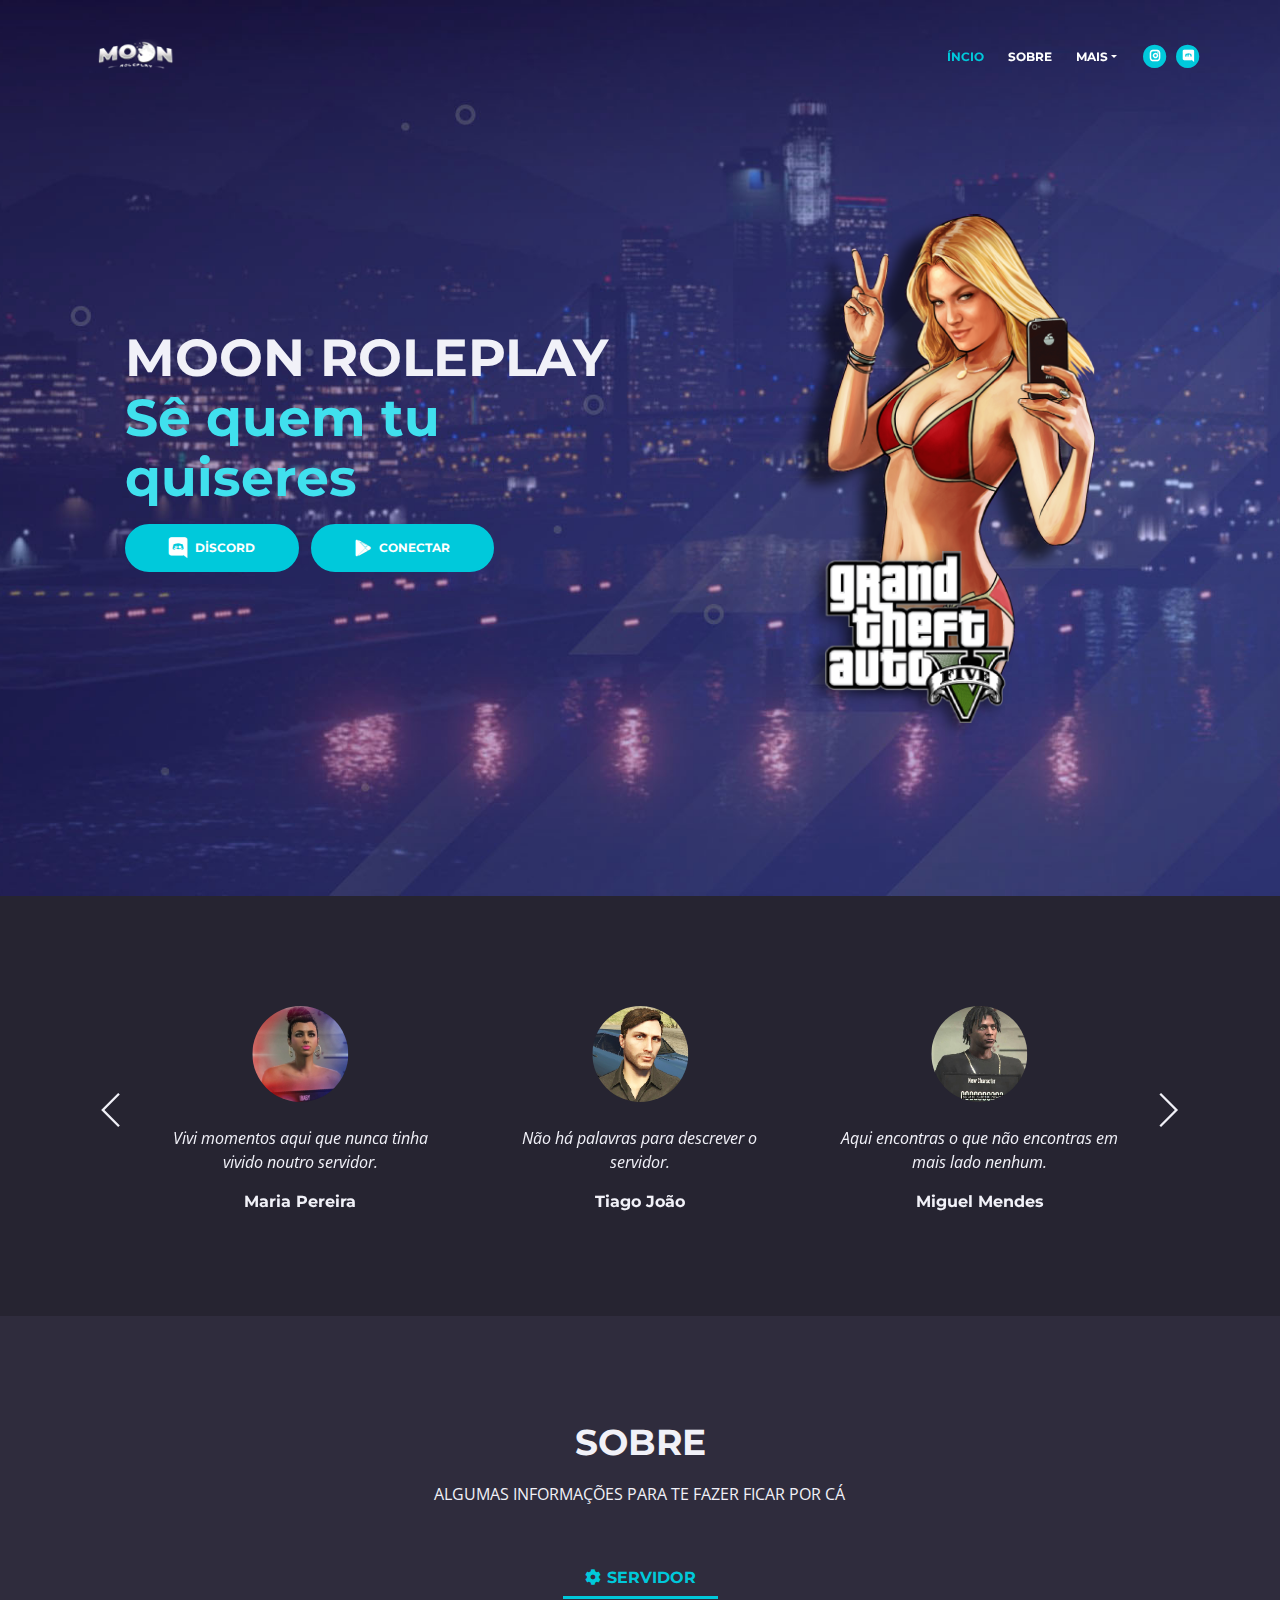
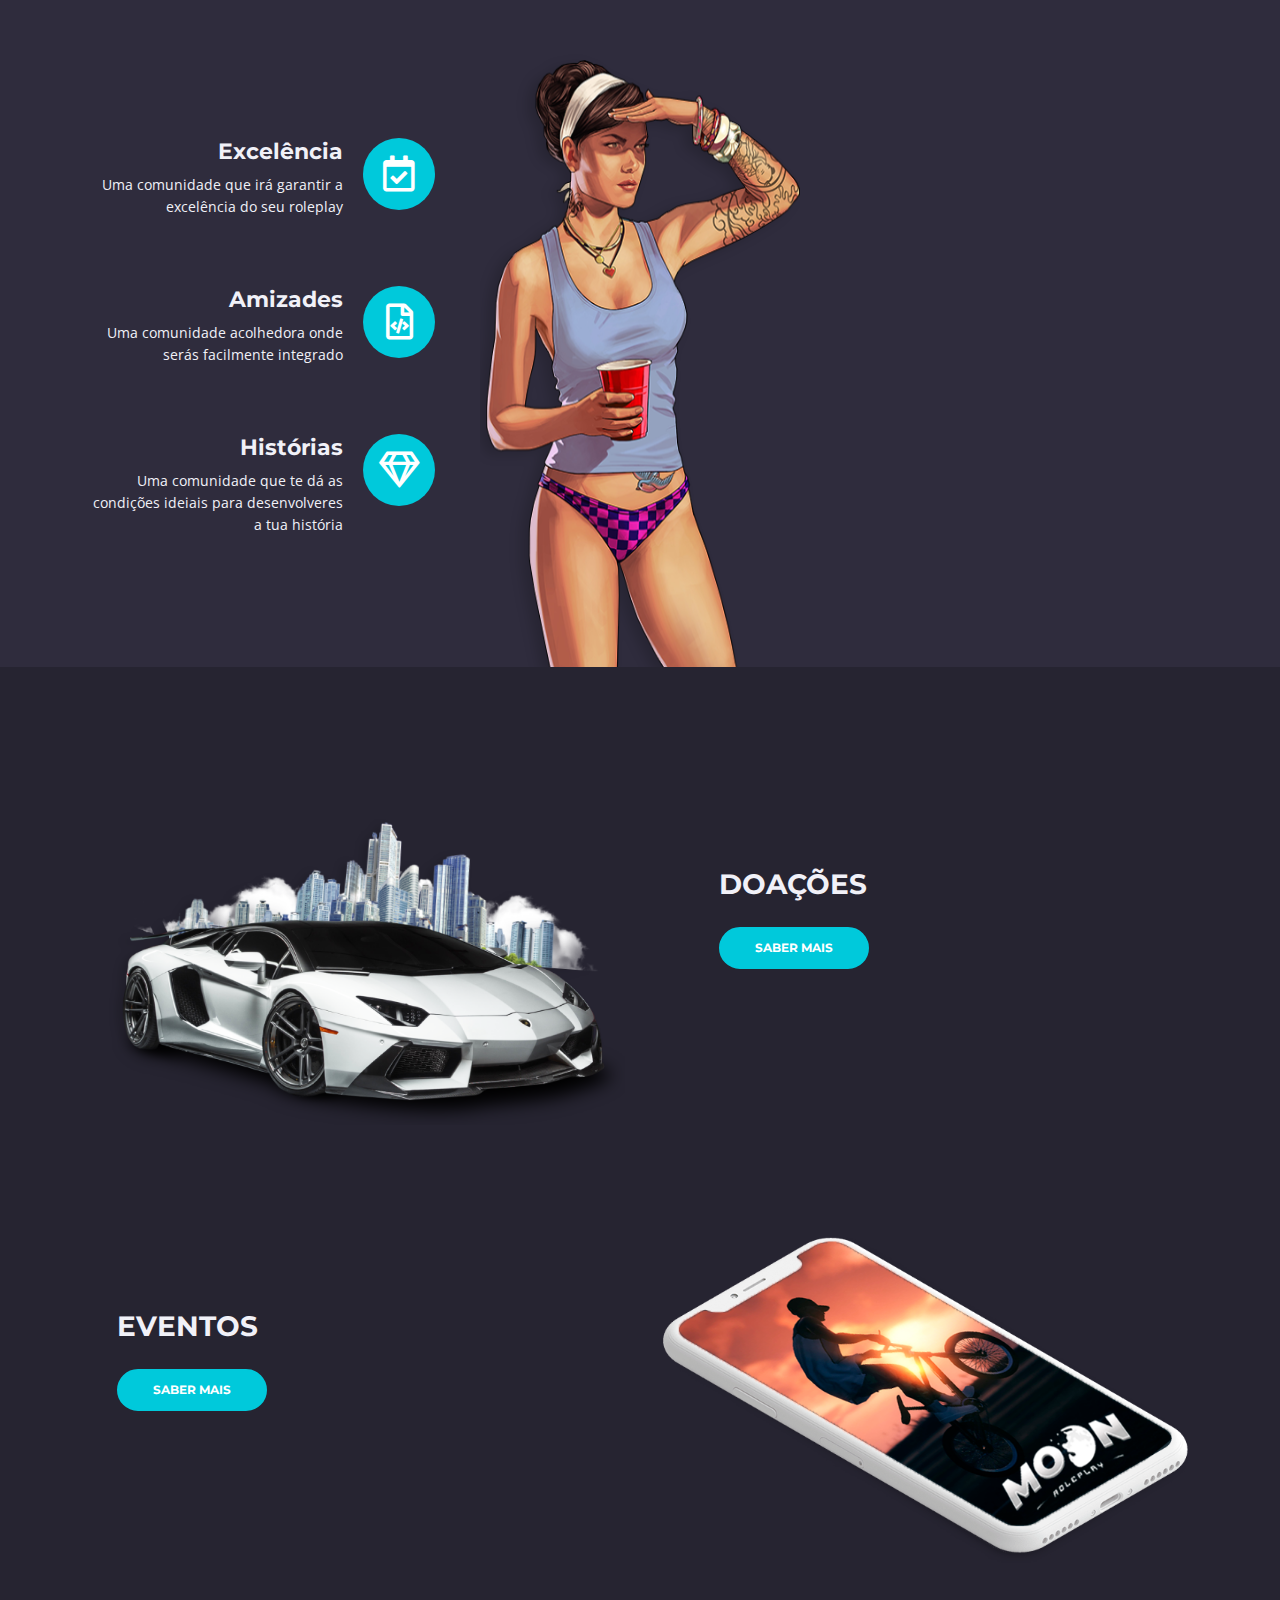
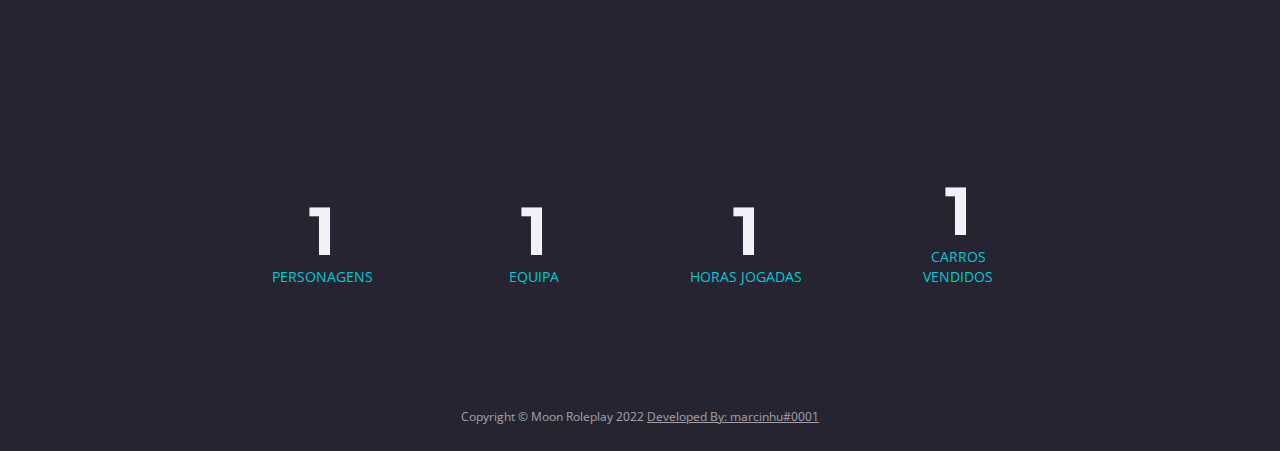
==== index.html @ 7132331d "first commit" ====
<!DOCTYPE html>
<html lang="en">
<head>
    <meta charset="utf-8">
    <meta name="viewport" content="width=device-width, initial-scale=1, shrink-to-fit=no">
    
    <!-- SEO Meta Tags -->
    <meta name="description" content="Moon | Roleplay">
    <meta name="author" content="Moon | Roleplay">

    <!-- OG Meta Tags to improve the way the post looks when you share the page on LinkedIn, Facebook, Google+ -->
	<meta property="og:site_name" content="" /> <!-- website name -->
	<meta property="og:site" content="" /> <!-- website link -->
	<meta property="og:title" content=""/> <!-- title shown in the actual shared post -->
	<meta property="og:description" content="" /> <!-- description shown in the actual shared post -->
	<meta property="og:image" content="" /> <!-- image link, make sure it's jpg -->
	<meta property="og:url" content="" /> <!-- where do you want your post to link to -->
	<meta property="og:type" content="article" />

    <!-- Website Title -->
    <title>Moon | Roleplay</title>
    
    <!-- Styles -->
    <link href="https://fonts.googleapis.com/css?family=Montserrat:400,600,700" rel="stylesheet">
    <link href="https://fonts.googleapis.com/css?family=Open+Sans:400,400i,700,700i" rel="stylesheet">
    <link href="css/bootstrap.css" rel="stylesheet">
    <link href="css/fontawesome-all.css" rel="stylesheet">
    <link href="css/swiper.css" rel="stylesheet">
	<link href="css/magnific-popup.css" rel="stylesheet">
	<link href="css/styles.css" rel="stylesheet">
	
	<!-- Favicon  -->
    <link rel="icon" href="images/favicon.png">
</head>
<body data-spy="scroll" data-target=".fixed-top">
    
    <!-- Preloader -->
	<div class="spinner-wrapper">
        <div class="spinner">
            <div class="bounce1"></div>
            <div class="bounce2"></div>
            <div class="bounce3"></div>
        </div>
    </div>
    <!-- end of preloader -->
    

    <!-- Navigation -->
    <nav class="navbar navbar-expand-md navbar-dark navbar-custom fixed-top">
        <!-- Text Logo - Use this if you don't have a graphic logo -->
        <!-- <a class="navbar-brand logo-text page-scroll" href="index.html">Leno</a> -->

        <!-- Image Logo -->
        <a class="navbar-brand logo-image" href="index.html"><img src="images/logo.png" alt="alternative"></a> 
        
        <!-- Mobile Menu Toggle Button -->
        <button class="navbar-toggler" type="button" data-toggle="collapse" data-target="#navbarsExampleDefault" aria-controls="navbarsExampleDefault" aria-expanded="false" aria-label="Toggle navigation">
            <span class="navbar-toggler-awesome fas fa-bars"></span>
            <span class="navbar-toggler-awesome fas fa-times"></span>
        </button>
        <!-- end of mobile menu toggle button -->

        <div class="collapse navbar-collapse" id="navbarsExampleDefault">
            <ul class="navbar-nav ml-auto">
                <li class="nav-item">
                    <a class="nav-link page-scroll" href="#header">ÍNCIO <span class="sr-only">(current)</span></a>
                </li>
                <li class="nav-item">
                    <a class="nav-link page-scroll" href="#features">SOBRE</a>
                </li>

                <!-- Dropdown Menu -->          
                <li class="nav-item dropdown">
                    <a class="nav-link dropdown-toggle page-scroll" href="#details" id="navbarDropdown" role="button" aria-haspopup="true" aria-expanded="false">MAIS</a>
                    <div class="dropdown-menu" aria-labelledby="navbarDropdown">
                        <a class="dropdown-item" href="terms-conditions.html"><span class="item-text">Regras</span></a>
                        <div class="dropdown-items-divide-hr"></div>
                        <a class="dropdown-item" href="loja.html"><span class="item-text">Loja</span></a>
                        <div class="dropdown-items-divide-hr"></div>
                        <a class="dropdown-item" href="veiculos.html"><span class="item-text">Veículos</span></a>
                    </div>
                </li>
                <!-- end of dropdown menu -->
            </ul>
            <span class="nav-item social-icons">
                <span class="fa-stack">
                    <a href="https://www.instagram.com/_moonrp_/">
                        <i class="fas fa-circle fa-stack-2x"></i>
                        <i class="fab fa-instagram fa-stack-1x"></i>
                    </a>
                </span>
                <span class="fa-stack">
                    <a href="https://discord.gg/9qMwEA4dSq">
                        <i class="fas fa-circle fa-stack-2x"></i>
                        <i class="fab fa-discord fa-stack-1x"></i>
                    </a>
                </span>
            </span>
        </div>
    </nav> <!-- end of navbar -->
    <!-- end of navigation -->


    <!-- Header -->
    <header id="header" class="header">
        <div class="header-content">
            <div class="container">
                <div class="row">
                    <div class="col-lg-6">
                        <div class="text-container">
                            <h1>MOON ROLEPLAY<br> <span id="js-rotating">Sê quem tu quiseres</span></h1>
                            <a class="btn-solid-lg page-scroll" href="#your-link"><i class="fab fa-discord"></i>DİSCORD</a>
                            <!--<a class="btn-solid-lg page-scroll" href="#your-link"><i class="fab fa-google-play"></i>LAUNCHER</a>-->
                            <a class="btn-solid-lg page-scroll" href="fivem://connect/cfx.re/join/kzzver"><i class="fab fa-google-play"></i>CONECTAR</a>
                        </div>
                    </div> <!-- end of col -->
                    <div class="col-lg-6">
                        <div class="image-container">
                            <img class="img-fluid" src="images/header-iphone.png" alt="alternative">
                        </div> <!-- end of image-container -->
                    </div> <!-- end of col -->
                </div> <!-- end of row -->
            </div> <!-- end of container -->
        </div> <!-- end of header-content -->
    </header> <!-- end of header -->
    <!-- end of header -->


    <!-- Testimonials -->
    <div class="slider-1">
        <div class="container">
            <div class="row">
                <div class="col-lg-12">

                    <!-- Card Slider -->
                    <div class="slider-container">
                        <div class="swiper-container card-slider">
                            <div class="swiper-wrapper">
                                
                                <!-- Slide -->
                                <div class="swiper-slide">
                                    <div class="card">
                                        <img class="card-image" src="images/testimonial-1.jpg" alt="alternative">
                                        <div class="card-body">
                                            <p class="testimonial-text">Servidor fantástico vale a pensa experimentar.</p>
                                            <p class="testimonial-author">Pedro Martins</p>
                                        </div>
                                    </div>
                                </div> <!-- end of swiper-slide -->
                                <!-- end of slide -->
        
                                <!-- Slide -->
                                <div class="swiper-slide">
                                    <div class="card">
                                        <img class="card-image" src="images/testimonial-2.jpg" alt="alternative">
                                        <div class="card-body">
                                            <p class="testimonial-text">Vivi momentos aqui que nunca tinha vivido noutro servidor.</p>
                                            <p class="testimonial-author">Maria Pereira</p>
                                        </div>
                                    </div>        
                                </div> <!-- end of swiper-slide -->
                                <!-- end of slide -->
        
                                <!-- Slide -->
                                <div class="swiper-slide">
                                    <div class="card">
                                        <img class="card-image" src="images/testimonial-3.jpg" alt="alternative">
                                        <div class="card-body">
                                            <p class="testimonial-text">Não há palavras para descrever o servidor.</p>
                                            <p class="testimonial-author">Tiago João</p>
                                        </div>
                                    </div>        
                                </div> <!-- end of swiper-slide -->
                                <!-- end of slide -->
        
                                <!-- Slide -->
                                <div class="swiper-slide">
                                    <div class="card">
                                        <img class="card-image" src="images/testimonial-4.jpg" alt="alternative">
                                        <div class="card-body">
                                            <p class="testimonial-text">Aqui encontras o que não encontras em mais lado nenhum.</p>
                                            <p class="testimonial-author">Miguel Mendes</p>
                                        </div>
                                    </div>
                                </div> <!-- end of swiper-slide -->
                                <!-- end of slide -->
                            
                            </div> <!-- end of swiper-wrapper -->
        
                            <!-- Add Arrows -->
                            <div class="swiper-button-next"></div>
                            <div class="swiper-button-prev"></div>
                            <!-- end of add arrows -->
        
                        </div> <!-- end of swiper-container -->
                    </div> <!-- end of slider-container -->
                    <!-- end of card slider -->

                </div> <!-- end of col -->
            </div> <!-- end of row -->
        </div> <!-- end of container -->
    </div> <!-- end of slider-1 -->
    <!-- end of testimonials -->
    

    <!-- Features -->
    <div id="features" class="tabs">
        <div class="container">
            <div class="row">
                <div class="col-lg-12">
                    <h2>SOBRE</h2>
                    <div class="p-heading p-large">ALGUMAS INFORMAÇÕES PARA TE FAZER FICAR POR CÁ</div>
                </div> <!-- end of col -->
            </div> <!-- end of row -->
            <div class="row">

                <!-- Tabs Links -->
                <ul class="nav nav-tabs" id="lenoTabs" role="tablist">
                    <li class="nav-item">
                        <a class="nav-link active" id="nav-tab-1" data-toggle="tab" href="#tab-1" role="tab" aria-controls="tab-1" aria-selected="true"><i class="fas fa-cog"></i>SERVIDOR</a>
                    </li>
                </ul>
                <!-- end of tabs links -->


                <!-- Tabs Content-->
                <div class="tab-content" id="lenoTabsContent">
                    
                    <!-- Tab -->
                    <div class="tab-pane fade show active" id="tab-1" role="tabpanel" aria-labelledby="tab-1">
                        <div class="container">
                            <div class="row">
                                
                                <!-- Icon Cards Pane -->
                                <div class="col-lg-4">
                                    <div class="card left-pane first">
                                        <div class="card-body">
                                            <div class="text-wrapper">
                                                <h4 class="card-title">Excelência</h4>
                                                <p>Uma comunidade que irá garantir a excelência do seu roleplay</p>
                                            </div>
                                            <div class="card-icon">
                                                <i class="far fa-calendar-check"></i>
                                            </div>
                                        </div>
                                    </div>
                                    <div class="card left-pane">
                                        <div class="card-body">
                                            <div class="text-wrapper">
                                                <h4 class="card-title">Amizades</h4>
                                                <p>Uma comunidade acolhedora onde serás facilmente integrado</p>
                                            </div>
                                            <div class="card-icon">
                                                <i class="far fa-file-code"></i>
                                            </div>
                                        </div>
                                    </div>
                                    <div class="card left-pane">
                                        <div class="card-body">
                                            <div class="text-wrapper">
                                                <h4 class="card-title">Histórias</h4>
                                                <p>Uma comunidade que te dá as condições ideiais para desenvolveres a tua história</p>
                                            </div>
                                            <div class="card-icon">
                                                <i class="far fa-gem"></i>
                                            </div>
                                        </div>
                                    </div>
                                </div>
                                <!-- end of icon cards pane -->

                                <!-- Image Pane -->
                                <div class="col-lg-4">
                                    <img class="img-fluid" src="images/features-iphone-1.png" alt="alternative">
                                </div>
                                <!-- end of image pane -->

                            </div> <!-- end of row -->
                        </div> <!-- end of container -->
                    </div> <!-- end of tab-pane -->
                </div> <!-- end of tab-content -->
            </div> <!-- end of row --> 
        </div> <!-- end of container --> 
    </div> <!-- end of tabs -->
    <!-- end of features -->



    <!-- Details 1 -->
    <div id="details" class="basic-2">
        <div class="container">
            <div class="row">
                <div class="col-lg-6">
                    <img class="img-fluid" src="images/details-1-iphone.png" alt="alternative">
                </div> <!-- end of col -->
                <div class="col-lg-6">
                    <div class="text-container">
                        <h3>DOAÇÕES</h3>
                        <a class="btn-solid-reg popup-with-move-anim" href="#details-lightbox-1">SABER MAIS</a>
                    </div> <!-- end of text-container -->
                </div> <!-- end of col -->
            </div> <!-- end of row -->
        </div> <!-- end of container -->
    </div> <!-- end of basic-2 -->
    <!-- end of details 1 -->


    <!-- Details 2 -->
    <div class="basic-3">
        <div class="second">
            <div class="container">
                <div class="row">
                    <div class="col-lg-6">
                        <div class="text-container">
                            <h3>EVENTOS</h3>
                            <a class="btn-solid-reg popup-with-move-anim" href="#details-lightbox-2">SABER MAIS</a>
                        </div> <!-- end of text-container -->
                    </div> <!-- end of col -->
                    <div class="col-lg-6">
                        <img class="img-fluid" src="images/details-2-iphone.png" alt="alternative">
                    </div> <!-- end of col -->
                </div> <!-- end of row -->
            </div> <!-- end of container -->
        </div> <!-- end of second -->
    </div> <!-- end of basic-3 -->    
    <!-- end of details 2 -->


    <!-- Details Lightboxes -->
	<!-- Lightbox -->
	<div id="details-lightbox-1" class="lightbox-basic zoom-anim-dialog mfp-hide">
		<div class="row">
			<button title="Close (Esc)" type="button" class="mfp-close x-button">×</button>
			<div class="col-lg-6">
				<img class="img-fluid" src="images/details-lightbox-1.png" alt="alternative">
			</div>
			<div class="col-lg-6">
				<h3>DOAÇÕES</h3>
				<hr>
                <p>Ninguém se deve sentir obrigado ou coagido a doar, nós fazemos isto por gosto! Porém, como deve saber existem custos associados à manutenção e desenvolvimento do servidor.</p>
                <p>Todos os valores monetários doados serão usados em prol da evolução dos servidor e nunca em proveito próprio de qualquer membro da staff.</p>
                <h4>O que temos disponível:</h4>
				<table>
					<tr><td class="icon-cell"><i class="fas fa-arrow-right"></i></td><td>Carros</td></tr>
					<tr><td class="icon-cell"><i class="fas fa-arrow-right"></i></td><td>Organizações</td></tr>
					<tr><td class="icon-cell"><i class="fas fa-arrow-right"></i></td><td>Slots de personagem</td></tr>
					<tr><td class="icon-cell"><i class="fas fa-arrow-right"></i></td><td>Fila de espera</td></tr>
					<tr><td class="icon-cell"><i class="fas fa-arrow-right"></i></td><td>Armazéns</td></tr>
					<tr><td class="icon-cell"><i class="fas fa-arrow-right"></i></td><td>Outros</td></tr>
				</table>
				<!--<a class="btn-solid-reg" href="loja.html">SABER MAIS</a> <a class="btn-outline-reg mfp-close as-button" href="#details">SAIR</a> -->
                <a class="btn-solid-reg" href="loja.html">SABER MAIS</a> <a class="btn-outline-reg mfp-close as-button" href="#details">SAIR</a> 
			</div>
		</div> <!-- end of row -->
    </div> <!-- end of lightbox-basic -->
    <!-- end of lightbox -->
    
    <!-- Lightbox -->
    <div id="details-lightbox-2" class="lightbox-basic zoom-anim-dialog mfp-hide">
		<div class="row">
			<button title="Close (Esc)" type="button" class="mfp-close x-button">×</button>
			<div class="col-lg-6">
				<img class="img-fluid" src="images/details-lightbox-2.png" alt="alternative">
			</div>
			<div class="col-lg-6">
				<h3>EVENTOS</h3>
				<hr>
                <p>Nenhum evento disponível.</p>
				<table>
					<tr><td class="icon-cell"><i class="fas fa-arrow-right"></i></td><td>---</td></tr>
					<tr><td class="icon-cell"><i class="fas fa-arrow-right"></i></td><td>---</tr>
					<tr><td class="icon-cell"><i class="fas fa-arrow-right"></i></td><td>---</td></tr>
					<tr><td class="icon-cell"><i class="fas fa-arrow-right"></i></td><td>---</td></tr>
					<tr><td class="icon-cell"><i class="fas fa-arrow-right"></i></td><td>---</td></tr>
					<tr><td class="icon-cell"><i class="fas fa-arrow-right"></i></td><td>---</td></tr>
				</table>
				<a class="btn-outline-reg mfp-close as-button" href="#details">SAIR</a>
			</div>
		</div> 
    </div> 


    <!-- Screenshots -->
 <!--   <div class="slider-2">
        <div class="container">
            <div class="row">
                <div class="col-lg-12">
                    
                    <div class="slider-container">
                        <div class="swiper-container image-slider">
                            <div class="swiper-wrapper">
                                
                                <div class="swiper-slide">
                                    <a href="images/screenshot-1.png" class="popup-link" data-effect="fadeIn">
                                        <img class="img-fluid" src="images/screenshot-1.png" alt="alternative">
                                    </a>
                                </div>
                                
                                <div class="swiper-slide">
                                    <a href="images/screenshot-1.png" class="popup-link" data-effect="fadeIn">
                                        <img class="img-fluid" src="images/screenshot-1.png" alt="alternative">
                                    </a>
                                </div>

                                <div class="swiper-slide">
                                    <a href="images/screenshot-1.png" class="popup-link" data-effect="fadeIn">
                                        <img class="img-fluid" src="images/screenshot-1.png" alt="alternative">
                                    </a>
                                </div>

                                <div class="swiper-slide">
                                    <a href="images/screenshot-1.png" class="popup-link" data-effect="fadeIn">
                                        <img class="img-fluid" src="images/screenshot-1.png" alt="alternative">
                                    </a>
                                </div>

                                <div class="swiper-slide">
                                    <a href="images/screenshot-1.png" class="popup-link" data-effect="fadeIn">
                                        <img class="img-fluid" src="images/screenshot-1.png" alt="alternative">
                                    </a>
                                </div>
                                
                                <div class="swiper-slide">
                                    <a href="images/screenshot-1.png" class="popup-link" data-effect="fadeIn">
                                        <img class="img-fluid" src="images/screenshot-1.png" alt="alternative">
                                    </a>
                                </div>

                                <div class="swiper-slide">
                                    <a href="images/screenshot-1.png" class="popup-link" data-effect="fadeIn">
                                        <img class="img-fluid" src="images/screenshot-1.png" alt="alternative">
                                    </a>
                                </div>
                                
                            </div> 

                            <div class="swiper-button-next"></div>
                            <div class="swiper-button-prev"></div>
                            

                        </div> 
                    </div> 
                    

                </div> 
            </div>
        </div> 
    </div> 
    
-->

    <!-- Statistics -->
    <div class="counter">
        <div class="container">
            <div class="row">
                <div class="col-lg-12">
                    
                    <!-- Counter -->
                    <div id="counter">
                        <div class="cell">
                            <div class="counter-value number-count" data-count="128">1</div>
                            <p class="counter-info">PERSONAGENS</p>
                        </div>
                        <div class="cell">
                            <div class="counter-value number-count" data-count="11">1</div>
                            <p class="counter-info">EQUIPA</p>
                        </div>
                        <div class="cell">
                            <div class="counter-value number-count" data-count="259">1</div>
                            <p class="counter-info">HORAS JOGADAS</p>
                        </div>
                        <div class="cell">
                            <div class="counter-value number-count" data-count="27">1</div>
                            <p class="counter-info">CARROS VENDIDOS</p>
                        </div>
                    </div>
                    <!-- end of counter -->
                    
                </div> <!-- end of col -->
            </div> <!-- end of row -->
        </div> <!-- end of container -->
    </div> <!-- end of counter -->
    <!-- end of statistics -->

    <!-- Copyright -->
    <div class="copyright">
        <div class="container">
            <div class="row">
                <div class="col-lg-12">
                    <p class="p-small">Copyright © Moon Roleplay 2022 <a href="https://moon-rp.com">Developed By: marcinhu#0001</a></p>
                </div> <!-- end of col -->
            </div> <!-- enf of row -->
        </div> <!-- end of container -->
    </div> <!-- end of copyright --> 
    <!-- end of copyright -->
    
    	
    <!-- Scripts -->
    <script src="js/jquery.min.js"></script> <!-- jQuery for Bootstrap's JavaScript plugins -->
    <script src="js/popper.min.js"></script> <!-- Popper tooltip library for Bootstrap -->
    <script src="js/bootstrap.min.js"></script> <!-- Bootstrap framework -->
    <script src="js/jquery.easing.min.js"></script> <!-- jQuery Easing for smooth scrolling between anchors -->
    <script src="js/swiper.min.js"></script> <!-- Swiper for image and text sliders -->
    <script src="js/jquery.magnific-popup.js"></script> <!-- Magnific Popup for lightboxes -->
    <script src="js/morphext.min.js"></script> <!-- Morphtext rotating text in the header -->
    <script src="js/validator.min.js"></script> <!-- Validator.js - Bootstrap plugin that validates forms -->
    <script src="js/scripts.js"></script> <!-- Custom scripts -->
</body>
</html>
---- css/styles.css ----
body,
html {
    width: 100%;
	height: 100%;
}

body, p {
	color: #f1f1f8; 
	font: 400 0.875rem/1.375rem "Open Sans", sans-serif;
}

.p-large {
	color: #f1f1f8;
	font: 400 1rem/1.5rem "Open Sans", sans-serif;
}

.p-small {
	color: #f1f1f8;
	font: 400 0.75rem/1.25rem "Open Sans", sans-serif;
}

.p-heading {
	margin-bottom: 3.75rem;
	text-align: center;
}

.li-space-lg li {
	margin-bottom: 0.375rem;
}

.indent {
	padding-left: 1.25rem;
}


.ImagemVip1 {
	float: left;
	width: 33.33%;
}

h1 {
	color: #f1f1f8;
	font: 700 2.5rem/2.875rem "Montserrat", sans-serif;
}

h2 {
	color: #f1f1f8;
	font: 700 2.25rem/2.75rem "Montserrat", sans-serif;
}

h3 {
	color: #f1f1f8;
	font: 700 1.75rem/2.125rem "Montserrat", sans-serif;
}

h4 {
	color: #f1f1f8;
	font: 700 1.375rem/1.75rem "Montserrat", sans-serif;
}

h5 {
	color: #f1f1f8;
	font: 700 1.125rem/1.625rem "Montserrat", sans-serif;
}

h6 {
	color: #f1f1f8;
	font: 700 1rem/1.5rem "Montserrat", sans-serif;
}

a {
	color: #f1f1f8;
	text-decoration: underline;
}

a:hover {
	color: #f1f1f8;
	text-decoration: underline;
}

a.turquoise {
	color: #00c9db;
}

a.white {
	color: #fff;
}

.testimonial-text {
	font: italic 400 1rem/1.5rem "Open Sans", sans-serif;
}

.testimonial-author {
	font: 700 1rem/1.5rem "Montserrat", sans-serif;
}

.btn-solid-reg {
	display: inline-block;
	padding: 1.1875rem 2.125rem 1.1875rem 2.125rem;
	border: 0.125rem solid #00c9db;
	border-radius: 2rem;
	background-color: #00c9db;
	color: #fff;
	font: 700 0.75rem/0 "Montserrat", sans-serif;
	text-decoration: none;
	transition: all 0.2s ease;
}

.btn-solid-reg:hover {
	background-color: transparent;
	color: #00c9db;
	text-decoration: none;
}

.btn-solid-lg {
	display: inline-block;
	padding: 1.375rem 2.625rem 1.375rem 2.625rem;
	border: 0.125rem solid #00c9db;
	border-radius: 2rem;
	background-color: #00c9db;
	color: #fff;
	font: 700 0.75rem/0 "Montserrat", sans-serif;
	text-decoration: none;
	transition: all 0.2s ease;
}

.btn-solid-lg:hover {
	background-color: transparent;
	color: #00c9db;
	text-decoration: none;
}

.btn-solid-lg .fab {
	margin-right: 0.5rem;
	font-size: 1.25rem;
	line-height: 0;
	vertical-align: top;
}

.btn-solid-lg .fab.fa-google-play {
	font-size: 1rem;
}

.btn-outline-reg {
	display: inline-block;
	padding: 1.1875rem 2.125rem 1.1875rem 2.125rem;
	border: 0.125rem solid #00c9db;
	border-radius: 2rem;
	background-color: transparent;
	color: #00c9db;
	font: 700 0.75rem/0 "Montserrat", sans-serif;
	text-decoration: none;
	transition: all 0.2s ease;
}

.btn-outline-reg:hover {
	background-color: #00c9db;
	color: #fff;
	text-decoration: none;
}

.btn-outline-lg {
	display: inline-block;
	padding: 1.375rem 2.625rem 1.375rem 2.625rem;
	border: 0.125rem solid #00c9db;
	border-radius: 2rem;
	background-color: transparent;
	color: #00c9db;
	font: 700 0.75rem/0 "Montserrat", sans-serif;
	text-decoration: none;
	transition: all 0.2s ease;
}

.btn-outline-lg:hover {
	background-color: #00c9db;
	color: #fff;
	text-decoration: none;
}

.btn-outline-sm {
	display: inline-block;
	padding: 1rem 1.625rem 0.875rem 1.625rem;
	border: 0.125rem solid #00c9db;
	border-radius: 2rem;
	background-color: transparent;
	color: #00c9db;
	font: 700 0.625rem/0 "Montserrat", sans-serif;
	text-decoration: none;
	transition: all 0.2s ease;
}

.btn-outline-sm:hover {
	background-color: #00c9db;
	color: #fff;
	text-decoration: none;
}

.form-group {
	position: relative;
	margin-bottom: 1.25rem;
}

.form-group.has-error.has-danger {
	margin-bottom: 0.625rem;
}

.form-group.has-error.has-danger .help-block.with-errors ul {
	margin-top: 0.375rem;
}

.label-control {
	position: absolute;
	top: 0.87rem;
	left: 1.375rem;
	color: #f1f1f8;
	opacity: 1;
	font: 400 0.875rem/1.375rem "Open Sans", sans-serif;
	cursor: text;
	transition: all 0.2s ease;
}

/* IE10+ hack to solve lower label text position compared to the rest of the browsers */
@media screen and (-ms-high-contrast: active), screen and (-ms-high-contrast: none) {  
	.label-control {
		top: 0.9375rem;
	}
}

.form-control-input:focus + .label-control,
.form-control-input.notEmpty + .label-control,
.form-control-textarea:focus + .label-control,
.form-control-textarea.notEmpty + .label-control {
	top: 0.125rem;
	opacity: 1;
	font-size: 0.75rem;
	font-weight: 700;
}

.form-control-input,
.form-control-select {
	display: block; /* needed for proper display of the label in Firefox, IE, Edge */
	width: 100%;
	padding-top: 1.0625rem;
	padding-bottom: 0.0625rem;
	padding-left: 1.3125rem;
	border: 1px solid #9791ae;
	border-radius: 0.25rem;
	background-color: #413d52;
	color: #f1f1f8;
	font: 400 0.875rem/1.875rem "Open Sans", sans-serif;
	transition: all 0.2s ease;
	-webkit-appearance: none; /* removes inner shadow on form inputs on ios safari */
}

.form-control-select {
	padding-top: 0.5rem;
	padding-bottom: 0.5rem;
	height: 3rem;
}

/* IE10+ hack to solve lower label text position compared to the rest of the browsers */
@media screen and (-ms-high-contrast: active), screen and (-ms-high-contrast: none) {  
	.form-control-input {
		padding-top: 1.25rem;
		padding-bottom: 0.75rem;
		line-height: 1.75rem;
	}

	.form-control-select {
		padding-top: 0.875rem;
		padding-bottom: 0.75rem;
		height: 3.125rem;
		line-height: 2.125rem;
	}
}

select {
    /* you should keep these first rules in place to maintain cross-browser behavior */
    -webkit-appearance: none;
	-moz-appearance: none;
	-ms-appearance: none;
    -o-appearance: none;
    appearance: none;
    background-image: url('../images/down-arrow.png');
    background-position: 96% 50%;
    background-repeat: no-repeat;
    outline: none;
}

select::-ms-expand {
    display: none; /* removes the ugly default down arrow on select form field in IE11 */
}

.form-control-textarea {
	display: block; /* used to eliminate a bottom gap difference between Chrome and IE/FF */
	width: 100%;
	height: 8rem; /* used instead of html rows to normalize height between Chrome and IE/FF */
	padding-top: 1.25rem;
	padding-left: 1.3125rem;
	border: 1px solid #9791ae;
	border-radius: 0.25rem;
	background-color: #413d52;
	color: #f1f1f8;
	font: 400 0.875rem/1.75rem "Open Sans", sans-serif;
	transition: all 0.2s ease;
}

.form-control-input:focus,
.form-control-select:focus,
.form-control-textarea:focus {
	border: 1px solid #f1f1f8;
	outline: none; /* Removes blue border on focus */
}

.form-control-input:hover,
.form-control-select:hover,
.form-control-textarea:hover {
	border: 1px solid #f1f1f8;
}

.checkbox {
	font: 400 0.75rem/1.25rem "Open Sans", sans-serif;
}

input[type='checkbox'] {
	vertical-align: -15%;
	margin-right: 0.375rem;
}

/* IE10+ hack to raise checkbox field position compared to the rest of the browsers */
@media screen and (-ms-high-contrast: active), screen and (-ms-high-contrast: none) {  
	input[type='checkbox'] {
		vertical-align: -9%;
	}
}

.form-control-submit-button {
	display: inline-block;
	width: 100%;
	height: 3.125rem;
	border: 1px solid #00c9db;
	border-radius: 1.5rem;
	background-color: #00c9db;
	color: #fff;
	font: 700 0.75rem/1.75rem "Montserrat", sans-serif;
	cursor: pointer;
	transition: all 0.2s ease;
}

.form-control-submit-button:hover {
	background-color: transparent;
	color: #00c9db;
}

/* Form Success And Error Message Formatting */
#cmsgSubmit.h3.text-center.tada.animated,
#pmsgSubmit.h3.text-center.tada.animated,
#cmsgSubmit.h3.text-center,
#pmsgSubmit.h3.text-center {
	display: block;
	margin-bottom: 0;
	color: #f1f1f8;
	font: 400 1.125rem/1rem "Open Sans", sans-serif;
}

.help-block.with-errors .list-unstyled {
	color: #f1f1f8;
	font-size: 0.75rem;
	line-height: 1.125rem;
	text-align: left;
}

.help-block.with-errors ul {
	margin-bottom: 0;
}
/* end of form success and error message formatting */

/* Form Success And Error Message Animation - Animate.css */
@-webkit-keyframes tada {
	from {
		-webkit-transform: scale3d(1, 1, 1);
		-ms-transform: scale3d(1, 1, 1);
		transform: scale3d(1, 1, 1);
	}
	10%, 20% {
		-webkit-transform: scale3d(.9, .9, .9) rotate3d(0, 0, 1, -3deg);
		-ms-transform: scale3d(.9, .9, .9) rotate3d(0, 0, 1, -3deg);
		transform: scale3d(.9, .9, .9) rotate3d(0, 0, 1, -3deg);
	}
	30%, 50%, 70%, 90% {
		-webkit-transform: scale3d(1.1, 1.1, 1.1) rotate3d(0, 0, 1, 3deg);
		-ms-transform: scale3d(1.1, 1.1, 1.1) rotate3d(0, 0, 1, 3deg);
		transform: scale3d(1.1, 1.1, 1.1) rotate3d(0, 0, 1, 3deg);
	}
	40%, 60%, 80% {
		-webkit-transform: scale3d(1.1, 1.1, 1.1) rotate3d(0, 0, 1, -3deg);
		-ms-transform: scale3d(1.1, 1.1, 1.1) rotate3d(0, 0, 1, -3deg);
		transform: scale3d(1.1, 1.1, 1.1) rotate3d(0, 0, 1, -3deg);
	}
	to {
		-webkit-transform: scale3d(1, 1, 1);
		-ms-transform: scale3d(1, 1, 1);
		transform: scale3d(1, 1, 1);
	}
}

@keyframes tada {
	from {
		-webkit-transform: scale3d(1, 1, 1);
		-ms-transform: scale3d(1, 1, 1);
		transform: scale3d(1, 1, 1);
	}
	10%, 20% {
		-webkit-transform: scale3d(.9, .9, .9) rotate3d(0, 0, 1, -3deg);
		-ms-transform: scale3d(.9, .9, .9) rotate3d(0, 0, 1, -3deg);
		transform: scale3d(.9, .9, .9) rotate3d(0, 0, 1, -3deg);
	}
	30%, 50%, 70%, 90% {
		-webkit-transform: scale3d(1.1, 1.1, 1.1) rotate3d(0, 0, 1, 3deg);
		-ms-transform: scale3d(1.1, 1.1, 1.1) rotate3d(0, 0, 1, 3deg);
		transform: scale3d(1.1, 1.1, 1.1) rotate3d(0, 0, 1, 3deg);
	}
	40%, 60%, 80% {
		-webkit-transform: scale3d(1.1, 1.1, 1.1) rotate3d(0, 0, 1, -3deg);
		-ms-transform: scale3d(1.1, 1.1, 1.1) rotate3d(0, 0, 1, -3deg);
		transform: scale3d(1.1, 1.1, 1.1) rotate3d(0, 0, 1, -3deg);
	}
	to {
		-webkit-transform: scale3d(1, 1, 1);
		-ms-transform: scale3d(1, 1, 1);
		transform: scale3d(1, 1, 1);
	}
}

.tada {
	-webkit-animation-name: tada;
	animation-name: tada;
}

.animated {
	-webkit-animation-duration: 1s;
	animation-duration: 1s;
	-webkit-animation-fill-mode: both;
	animation-fill-mode: both;
}
/* end of form success and error message animation - Animate.css */

/* Fade-move Animation For Lightbox - Magnific Popup */
/* at start */
.my-mfp-slide-bottom .zoom-anim-dialog {
	opacity: 0;
	transition: all 0.2s ease-out;
	-webkit-transform: translateY(-1.25rem) perspective(37.5rem) rotateX(10deg);
	-ms-transform: translateY(-1.25rem) perspective(37.5rem) rotateX(10deg);
	transform: translateY(-1.25rem) perspective(37.5rem) rotateX(10deg);
}

/* animate in */
.my-mfp-slide-bottom.mfp-ready .zoom-anim-dialog {
	opacity: 1;
	-webkit-transform: translateY(0) perspective(37.5rem) rotateX(0); 
	-ms-transform: translateY(0) perspective(37.5rem) rotateX(0); 
	transform: translateY(0) perspective(37.5rem) rotateX(0); 
}

/* animate out */
.my-mfp-slide-bottom.mfp-removing .zoom-anim-dialog {
	opacity: 0;
	-webkit-transform: translateY(-0.625rem) perspective(37.5rem) rotateX(10deg); 
	-ms-transform: translateY(-0.625rem) perspective(37.5rem) rotateX(10deg); 
	transform: translateY(-0.625rem) perspective(37.5rem) rotateX(10deg); 
}

/* dark overlay, start state */
.my-mfp-slide-bottom.mfp-bg {
	opacity: 0;
	transition: opacity 0.2s ease-out;
}

/* animate in */
.my-mfp-slide-bottom.mfp-ready.mfp-bg {
	opacity: 0.8;
}
/* animate out */
.my-mfp-slide-bottom.mfp-removing.mfp-bg {
	opacity: 0;
}
/* end of fade-move animation for lightbox - magnific popup */

/* Fade Animation For Image Slider - Magnific Popup */
@-webkit-keyframes fadeIn {
	from {
		opacity: 0;
	}
	to {
		opacity: 1;
	}
}

@keyframes fadeIn {
	from {
		opacity: 0;
	}
	to {
		opacity: 1;
	}
}

.fadeIn {
	-webkit-animation: fadeIn 0.6s;
	animation: fadeIn 0.6s;
}

@-webkit-keyframes fadeOut {
	from {
		opacity: 1;
	}
	to {
		opacity: 0;
	}
}

@keyframes fadeOut {
	from {
		opacity: 1;
	}
	to {
		opacity: 0;
	}
}

.fadeOut {
	-webkit-animation: fadeOut 0.8s;
	animation: fadeOut 0.8s;
}
/* end of fade animation for image slider - magnific popup */


/*************************/
/*     02. Preloader     */
/*************************/
.spinner-wrapper {
	position: fixed;
	z-index: 999999;
	top: 0;
	right: 0;
	bottom: 0;
	left: 0;
	background: #2f2c3d;
}

.spinner {
	position: absolute;
	top: 50%; /* centers the loading animation vertically one the screen */
	left: 50%; /* centers the loading animation horizontally one the screen */
	width: 3.75rem;
	height: 1.25rem;
	margin: -0.625rem 0 0 -1.875rem; /* is width and height divided by two */ 
	text-align: center;
}

.spinner > div {
	display: inline-block;
	width: 1rem;
	height: 1rem;
	border-radius: 100%;
	background-color: #fff;
	-webkit-animation: sk-bouncedelay 1.4s infinite ease-in-out both;
	animation: sk-bouncedelay 1.4s infinite ease-in-out both;
}

.spinner .bounce1 {
	-webkit-animation-delay: -0.32s;
	animation-delay: -0.32s;
}

.spinner .bounce2 {
	-webkit-animation-delay: -0.16s;
	animation-delay: -0.16s;
}

@-webkit-keyframes sk-bouncedelay {
	0%, 80%, 100% { -webkit-transform: scale(0); }
	40% { -webkit-transform: scale(1.0); }
}

@keyframes sk-bouncedelay {
	0%, 80%, 100% { 
		-webkit-transform: scale(0);
		-ms-transform: scale(0);
		transform: scale(0);
	} 40% { 
		-webkit-transform: scale(1.0);
		-ms-transform: scale(1.0);
		transform: scale(1.0);
	}
}


/**************************/
/*     03. Navigation     */
/**************************/
.navbar-custom {
	background-color: #4633af;
	box-shadow: 0 0.0625rem 0.375rem 0 rgba(0, 0, 0, 0.1);
	font: 700 0.75rem/2rem "Montserrat", sans-serif;
	transition: all 0.2s ease;
}

.navbar-custom .navbar-brand.logo-image img {
    width: 113px;
	height: 34px;
	margin-bottom: 1px;
	-webkit-backface-visibility: hidden;
}

.navbar-custom .navbar-brand.logo-text {
	font: 700 2.375rem/1.5rem "Montserrat", sans-serif;
	color: #fff;
	letter-spacing: -0.5px;
	text-decoration: none;
}

.navbar-custom .navbar-nav {
	margin-top: 0.75rem;
}

.navbar-custom .nav-item .nav-link {
	padding: 0 0.75rem 0 0.75rem;
	color: #fff;
	text-decoration: none;
	transition: all 0.2s ease;
}

.navbar-custom .nav-item .nav-link:hover,
.navbar-custom .nav-item .nav-link.active {
	color: #00c9db;
}

/* Dropdown Menu */
.navbar-custom .dropdown:hover > .dropdown-menu {
	display: block; /* this makes the dropdown menu stay open while hovering it */
	min-width: auto;
	animation: fadeDropdown 0.2s; /* required for the fade animation */
}

@keyframes fadeDropdown {
    0% {
        opacity: 0;
    }

    100% {
        opacity: 1;
    }
}

.navbar-custom .dropdown-toggle:focus { /* removes dropdown outline on focus  */
	outline: 0;
}

.navbar-custom .dropdown-menu {
	margin-top: 0;
	border: none;
	border-radius: 0.25rem;
	background-color: #4633af;
}

.navbar-custom .dropdown-item {
	color: #fff;
	text-decoration: none;
}

.navbar-custom .dropdown-item:hover {
	background-color: #4633af;
}

.navbar-custom .dropdown-item .item-text {
	font: 700 0.75rem/1.5rem "Montserrat", sans-serif;
}

.navbar-custom .dropdown-item:hover .item-text {
	color: #00c9db;
}

.navbar-custom .dropdown-items-divide-hr {
	width: 100%;
	height: 1px;
	margin: 0.25rem auto 0.25rem auto;
	border: none;
	background-color: #b5bcc4;
	opacity: 0.2;
}
/* end of dropdown menu */

.navbar-custom .social-icons {
	display: none;
}

.navbar-custom .navbar-toggler {
	border: none;
	color: #fff;
	font-size: 2rem;
}

.navbar-custom button[aria-expanded='false'] .navbar-toggler-awesome.fas.fa-times{
	display: none;
}

.navbar-custom button[aria-expanded='false'] .navbar-toggler-awesome.fas.fa-bars{
	display: inline-block;
}

.navbar-custom button[aria-expanded='true'] .navbar-toggler-awesome.fas.fa-bars{
	display: none;
}

.navbar-custom button[aria-expanded='true'] .navbar-toggler-awesome.fas.fa-times{
	display: inline-block;
	margin-right: 0.125rem;
}


/*********************/
/*    04. Header     */
/*********************/
.header {
	background: linear-gradient(to bottom right, rgba(72, 72, 212, 0), rgba(241, 104, 104, 0)), url('../images/video-background.jpg') center center no-repeat;
	background-size: cover;
}

.header .header-content {
	padding-top: 8.5rem;
	padding-bottom: 7rem;
	text-align: center;
}

.header .text-container {
	margin-bottom: 3rem;
}

.header h1 {
	margin-bottom: 1rem;
}

.header #js-rotating {
	color: #40e0ee;
}

.header .p-large {
	margin-bottom: 2rem;
}

.header .btn-solid-lg {
	margin-right: 0.5rem;
	margin-bottom: 1.25rem;
}


/****************************/
/*     05. Testimonials     */
/****************************/
.slider-1 {
	padding-top: 6.875rem;
	padding-bottom: 6.375rem;
	background-color: #262431;
}

.slider-1 .slider-container {
	position: relative;
}

.slider-1 .swiper-container {
	position: static;
	width: 90%;
	text-align: center;
}

.slider-1 .swiper-button-prev:focus,
.slider-1 .swiper-button-next:focus {
	/* even if you can't see it chrome you can see it on mobile device */
	outline: none;
}

.slider-1 .swiper-button-prev {
	left: -0.5rem;
	background-image: url("data:image/svg+xml;charset=utf-8,%3Csvg%20xmlns%3D'http%3A%2F%2Fwww.w3.org%2F2000%2Fsvg'%20viewBox%3D'0%200%2028%2044'%3E%3Cpath%20d%3D'M0%2C22L22%2C0l2.1%2C2.1L4.2%2C22l19.9%2C19.9L22%2C44L0%2C22L0%2C22L0%2C22z'%20fill%3D'%23f1f1f8'%2F%3E%3C%2Fsvg%3E");
	background-size: 1.125rem 1.75rem;
}

.slider-1 .swiper-button-next {
	right: -0.5rem;
	background-image: url("data:image/svg+xml;charset=utf-8,%3Csvg%20xmlns%3D'http%3A%2F%2Fwww.w3.org%2F2000%2Fsvg'%20viewBox%3D'0%200%2028%2044'%3E%3Cpath%20d%3D'M27%2C22L27%2C22L5%2C44l-2.1-2.1L22.8%2C22L2.9%2C2.1L5%2C0L27%2C22L27%2C22z'%20fill%3D'%23f1f1f8'%2F%3E%3C%2Fsvg%3E");
	background-size: 1.125rem 1.75rem;
}

.slider-1 .card {
	position: relative;
	border: none;
	background-color: transparent;
}

.slider-1 .card-image {
	width: 6rem;
	height: 6rem;
	margin-right: auto;
	margin-bottom: 0.25rem;
	margin-left: auto;
	border-radius: 50%;
}

.slider-1 .card-body {
	padding-bottom: 0;
}

.slider-1 .testimonial-author {
	margin-bottom: 0;
}


/************************/
/*     05. Features     */
/************************/
.tabs {
	padding-top: 6.5rem;
	padding-bottom: 4.25rem;
	background-color: #2f2c3d;
}

.tabs h2 {
	margin-bottom: 1.125rem;
	text-align: center;
}

.tabs .p-heading {
	margin-bottom: 3.125rem;
}

.tabs .nav-tabs {
	margin-right: auto;
	margin-bottom: 2.5rem;
	margin-left: auto;
	justify-content: center;
	border-bottom: none;
}

.tabs .nav-link {
	margin-bottom: 1rem;
	padding: 0.5rem 1.375rem 0.25rem 1.375rem;
	border: none;
	border-bottom: 0.1875rem solid #f1f1f8;
	border-radius: 0;
	color: #f1f1f8;
	font: 700 1rem/1.75rem "Montserrat", sans-serif;
	text-decoration: none;
	transition: all 0.2s ease;
}

.tabs .nav-link.active,
.tabs .nav-link:hover {
	border-bottom: 0.1875rem solid #00c9db;
	background-color: transparent;
	color: #00c9db;
}

.tabs .nav-link .fas {
	margin-right: 0.375rem;
	font-size: 1rem;
}

.tabs .tab-content {
	width: 100%; /* for proper display in IE11 */
}

.tabs .card {
	border: none;
	background: transparent;
}

.tabs .card-body {
	padding: 1rem 0 1.25rem 0;
}

.tabs .card-title {
	margin-bottom: 0.5rem;
}

.tabs .card .card-icon {
	display: inline-block;
	width: 3.5rem;
	height: 3.5rem;
	border-radius: 50%;
	background-color: #00c9db;
	text-align: center;
	vertical-align: top;
}

.tabs .card .card-icon .fas,
.tabs .card .card-icon .far {
	color: #fff;
	font-size: 1.75rem;
	line-height: 3.5rem;
}

.tabs #tab-1 .card.left-pane .text-wrapper {
	display: inline-block;
	width: 75%;
}

.tabs #tab-1 .card.left-pane .card-icon {
	float: left;
	margin-right: 1rem;
}

.tabs #tab-1 img {
	display: block;
	margin: 2rem auto 3rem auto;
}

.tabs #tab-1 .card.right-pane .text-wrapper {
	display: inline-block;
	width: 75%;
}

.tabs #tab-1 .card.right-pane .card-icon {
	margin-right: 1rem;
}

.tabs #tab-2 img {
	display: block;
	margin: 0 auto 2rem auto;
}

.tabs #tab-2 .text-area {
	margin-top: 1.5rem;
}

.tabs #tab-2 h3 {
	margin-bottom: 0.75rem;
}

.tabs #tab-2 .icon-cards-area {
	margin-top: 2.5rem;
}

.tabs #tab-2 .icon-cards-area .card {
	width: 100%; /* for proper display in IE11 */
}

.tabs #tab-3 .icon-cards-area .card {
	width: 100%; /* for proper display in IE11 */
}

.tabs #tab-3 .text-area {
	margin-top: 0.75rem;
	margin-bottom: 4rem;
}

.tabs #tab-3 h3 {
	margin-bottom: 0.75rem;
}

.tabs #tab-3 img {
	margin: 0 auto 3rem auto;
}


/*********************/
/*     06. Video     */
/*********************/
.basic-1 {
	padding-top: 6.375rem;
	padding-bottom: 6.875rem;
	background: url('../images/video-background.jpg') center center no-repeat;
	background-size: cover; 
}

.basic-1 h2 {
	margin-bottom: 1.125rem;
	text-align: center;
}

.basic-1 .p-heading {
	margin-bottom: 4rem;
	text-align: center;
}

.basic-1 .image-container img {
	border-radius: 0.375rem;
}

.basic-1 .video-wrapper {
	position: relative;
}

/* Video Play Button */
.basic-1 .video-play-button {
	position: absolute;
	z-index: 10;
	top: 50%;
	left: 50%;
	display: block;
	box-sizing: content-box;
	width: 2rem;
	height: 2.75rem;
	padding: 1.125rem 1.25rem 1.125rem 1.75rem;
	border-radius: 50%;
	-webkit-transform: translateX(-50%) translateY(-50%);
	-ms-transform: translateX(-50%) translateY(-50%);
	transform: translateX(-50%) translateY(-50%);
}
  
.basic-1 .video-play-button:before {
	content: "";
	position: absolute;
	z-index: 0;
	top: 50%;
	left: 50%;
	display: block;
	width: 4.75rem;
	height: 4.75rem;
	border-radius: 50%;
	background: #4eaaff;
	animation: pulse-border 1500ms ease-out infinite;
	-webkit-transform: translateX(-50%) translateY(-50%);
	-ms-transform: translateX(-50%) translateY(-50%);
	transform: translateX(-50%) translateY(-50%);
}
  
.basic-1 .video-play-button:after {
	content: "";
	position: absolute;
	z-index: 1;
	top: 50%;
	left: 50%;
	display: block;
	width: 4.375rem;
	height: 4.375rem;
	border-radius: 50%;
	background: #4eaaff;
	transition: all 200ms;
	-webkit-transform: translateX(-50%) translateY(-50%);
	-ms-transform: translateX(-50%) translateY(-50%);
	transform: translateX(-50%) translateY(-50%);
}
  
.basic-1 .video-play-button span {
	position: relative;
	display: block;
	z-index: 3;
	top: 0.375rem;
	left: 0.25rem;
	width: 0;
	height: 0;
	border-left: 1.625rem solid #fff;
	border-top: 1rem solid transparent;
	border-bottom: 1rem solid transparent;
}
  
@keyframes pulse-border {
	0% {
		transform: translateX(-50%) translateY(-50%) translateZ(0) scale(1);
		opacity: 1;
	}
	100% {
		transform: translateX(-50%) translateY(-50%) translateZ(0) scale(1.5);
		opacity: 0;
	}
}
/* end of video play button */  


/*************************/
/*     07. Details 1     */
/*************************/
.basic-2 {
	padding-top: 8rem;
	padding-bottom: 3.5rem;
	background-color: #262431;
}

.basic-2 img {
	margin-bottom: 3.5rem;
}

.basic-2 h3 {
	margin-bottom: 1.125rem;
}

.basic-2 .btn-solid-reg {
	margin-top: 0.5rem;
}


/*************************/
/*     08. Details 2     */
/*************************/
.basic-3 {
	padding-top: 3.5rem;
	padding-bottom: 7.25rem;
	background-color: #262431;
}

.basic-3 .text-container {
	margin-bottom: 3.5rem;
}

.basic-3 h3 {
	margin-bottom: 1.125rem;
}

.basic-3 .btn-solid-reg {
	margin-top: 0.5rem;
}


/**********************************/
/*     09. Details Lightboxes     */
/**********************************/
.lightbox-basic {
	position: relative;
	max-width: 46.875rem;
	margin: 2.5rem auto;
	padding: 3rem 1rem;
	border-radius: 0.25rem;
	background-color: #2f2c3d;
	text-align: left;
}

.lightbox-basic img {
	display: block;
	margin-right: auto;
	margin-bottom: 3rem;
	margin-left: auto;
}

.lightbox-basic h3 {
	margin-bottom: 0.625rem;
}

.lightbox-basic hr {
	width: 3.75rem;
	height: 0.125rem;
	margin-top: 0.125rem;
	margin-bottom: 1.125rem;
	margin-left: 0;
	border: 0;
	background-color: #00c9db;
	text-align: left;
}

.lightbox-basic h4 {
	margin-top: 1.75rem;
	margin-bottom: 0.75rem;
}

.lightbox-basic table {
	margin-top: 1rem;
	margin-bottom: 1.5rem;
}

.lightbox-basic table tr {
	line-height: 1.75em;
}

.lightbox-basic table .icon-cell {
	width: 2rem;
	padding-right: 0.25rem;
	color: #00c9db;
	text-align: center;
}

.lightbox-basic a.mfp-close.as-button {
	position: relative;
	width: auto;
	height: auto;
	margin-left: 0.375rem;
	color: #00c9db;
	opacity: 1;
}

.lightbox-basic a.mfp-close.as-button:hover {
	color: #f1f1f8;
}

.lightbox-basic button.mfp-close.x-button {
	position: absolute;
	top: -0.375rem;
	right: -0.375rem;
	width: 2.75rem;
	height: 2.75rem;
	color: #f1f1f8;
}


/***************************/
/*     10. Screenshots     */
/***************************/
.slider-2 {
	padding-top: 6.875rem;
	padding-bottom: 6.875rem;
	background-color: #2f2c3d;
}

.slider-2 .slider-container {
	position: relative;
}

.slider-2 .swiper-container {
	position: static;
	width: 90%;
	text-align: center;
}

.slider-2 .swiper-button-prev,
.slider-2 .swiper-button-next {
	top: 50%;
	width: 1.125rem;
}

.slider-2 .swiper-button-prev:focus,
.slider-2 .swiper-button-next:focus {
	/* even if you can't see it chrome you can see it on mobile device */
	outline: none;
}

.slider-2 .swiper-button-prev {
	left: -0.5rem;
	background-image: url("data:image/svg+xml;charset=utf-8,%3Csvg%20xmlns%3D'http%3A%2F%2Fwww.w3.org%2F2000%2Fsvg'%20viewBox%3D'0%200%2028%2044'%3E%3Cpath%20d%3D'M0%2C22L22%2C0l2.1%2C2.1L4.2%2C22l19.9%2C19.9L22%2C44L0%2C22L0%2C22L0%2C22z'%20fill%3D'%23ffffff'%2F%3E%3C%2Fsvg%3E");
	background-size: 1.125rem 1.75rem;
}

.slider-2 .swiper-button-next {
	right: -0.5rem;
	background-image: url("data:image/svg+xml;charset=utf-8,%3Csvg%20xmlns%3D'http%3A%2F%2Fwww.w3.org%2F2000%2Fsvg'%20viewBox%3D'0%200%2028%2044'%3E%3Cpath%20d%3D'M27%2C22L27%2C22L5%2C44l-2.1-2.1L22.8%2C22L2.9%2C2.1L5%2C0L27%2C22L27%2C22z'%20fill%3D'%23ffffff'%2F%3E%3C%2Fsvg%3E");
	background-size: 1.125rem 1.75rem;
}


/************************/
/*     11. Download     */
/************************/
.basic-4 {
	padding-top: 6.5rem;
	padding-bottom: 6.75rem;
	background: url('../images/download-background.jpg') center center no-repeat;
	background-size: cover; 
}

.basic-4 .text-container {
	margin-bottom: 3.5rem;
	text-align: center;
}

.basic-4 h2 {
	margin-bottom: 1.25rem;
}

.basic-4 .p-large {
	margin-bottom: 1.75rem;
}

.basic-4 .btn-solid-lg {
	margin-right: 0.5rem;
	margin-bottom: 1.25rem;
}


/**************************/
/*     12. Statistics     */
/**************************/
.counter {
	padding-top: 6.5rem;
	padding-bottom: 5.375rem;
	background-color: #262431;
	text-align: center;
}

.counter #counter .cell {
	display: inline-block;
	width: 6.25rem;
	margin-right: 1rem;
	margin-left: 1rem;
	margin-bottom: 2rem;
}

.counter #counter .counter-value {
	color: #f1f1f8;
	font: 700 3.5rem/4.25rem "Montserrat", sans-serif;	
	vertical-align: middle;
}

.counter #counter .counter-info {
	margin-bottom: 0;
	color: #00c9db;
	font: 400 0.875rem/1.25rem "Open Sans", sans-serif;
	vertical-align: middle;
}


/***********************/
/*     13. Contact     */
/***********************/
.form {
	padding-top: 6.25rem;
	padding-bottom: 5.625rem;
	background: url('../images/contact-background.jpg') center bottom no-repeat;
	background-size: cover; 
}

.form h2 {
	margin-bottom: 1.125rem;
	text-align: center;
}

.form .list-unstyled {
	margin-bottom: 3.75rem;
	font-size: 1rem;
	line-height: 1.5rem;
	text-align: center;
}

.form .list-unstyled .fas,
.form .list-unstyled .fab {
	margin-right: 0.5rem;
	font-size: 0.875rem;
	color: #00c9db;
}

.form .list-unstyled .fa-phone {
	vertical-align: 3%;
}


/**********************/
/*     14. Footer     */
/**********************/
.footer {
	padding-top: 5rem;
	background-color: #262431;
}

.footer .footer-col {
	margin-bottom: 2.25rem;
}

.footer h4 {
	margin-bottom: 1rem;
}

.footer .list-unstyled .fas {
	color: #00c9db;
	font-size: 0.5rem;
	line-height: 1.375rem;
}

.footer .list-unstyled .media-body {
	margin-left: 0.625rem;
}

.footer .fa-stack {
	margin-bottom: 0.75rem;
	margin-right: 0.5rem;
	font-size: 1.5rem;
}

.footer .fa-stack .fa-stack-1x {
    color: #262431;
	transition: all 0.2s ease;
}

.footer .fa-stack .fa-stack-2x {
	color: #f1f1f8;
	transition: all 0.2s ease;
}

.footer .fa-stack:hover .fa-stack-1x {
	color: #f1f1f8;
}

.footer .fa-stack:hover .fa-stack-2x {
    color: #00c9db;
}


/*************************/
/*     15. Copyright     */
/*************************/
.copyright {
	padding-top: 1rem;
	padding-bottom: 0.5rem;
	background-color: #262431;
	text-align: center;
}

.copyright .p-small {
	color: #f1f1f8;
	opacity: 0.6;
}


/**********************************/
/*     16. Back To Top Button     */
/**********************************/
a.back-to-top {
	position: fixed;
	z-index: 999;
	right: 0.75rem;
	bottom: 0.75rem;
	display: none;
	width: 2.625rem;
	height: 2.625rem;
	border-radius: 1.875rem;
	background: #00c9db url("../images/up-arrow.png") no-repeat center 47%;
	background-size: 1.125rem 1.125rem;
	text-indent: -9999px;
}

a:hover.back-to-top {
	background-color: #36edfd; 
}


/***************************/
/*     17. Extra Pages     */
/***************************/
.ex-header {
	padding-top: 8rem;
	padding-bottom: 5rem;
	background: linear-gradient(to bottom right, #2c1a7e, #dc3545);
	text-align: center;
}

.ex-basic-1 {
	padding-top: 2rem;
	padding-bottom: 0.875rem;
	background-color: #2f2c3d;
}

.ex-basic-1 .breadcrumbs {
	margin-bottom: 1.125rem;
}

.ex-basic-1 .breadcrumbs .fa {
	margin-right: 0.5rem;
	margin-left: 0.625rem;
}

.ex-basic-2 {
	padding-top: 4.75rem;
	padding-bottom: 4rem;
	background-color: #262431;
}

.ex-basic-2 h3 {
	margin-bottom: 1rem;
}

.ex-basic-2 .text-container {
	margin-bottom: 3.625rem;
}

.ex-basic-2 .text-container.last {
	margin-bottom: 0;
}

.ex-basic-2 .list-unstyled .fas {
	color: #00c9db;
	font-size: 0.5rem;
	line-height: 1.375rem;
}

.ex-basic-2 .list-unstyled .media-body {
	margin-left: 0.625rem;
}

.ex-basic-2 .btn-outline-reg {
	margin-top: 1.75rem;
}

.ex-basic-2 .image-container-large {
	margin-bottom: 4rem;
}

.ex-basic-2 .image-container-large img {
	border-radius: 0.25rem;
}

.ex-basic-2 .image-container-small img {
	border-radius: 0.25rem;
}

.ex-basic-2 .text-container.dark-bg {
	padding: 1.625rem 1.5rem 0.75rem 2rem;
	background-color: #f9fafc;
}


/*****************************/
/*     18. Media Queries     */
/*****************************/	
/* Min-width width 768px */
@media (min-width: 768px) {
	
	/* General Styles */
	.p-heading {
		width: 85%;
		margin-right: auto;
		margin-left: auto;
	}

	h1 {
		font: 700 3.25rem/3.75rem "Montserrat", sans-serif;
	}
	/* end of general styles */


	/* Navigation */
	.navbar-custom {
		padding: 2.125rem 1.5rem 2.125rem 2rem;
		box-shadow: none;
        background: transparent;
	}
	
	.navbar-custom .navbar-brand.logo-text {
		color: #fff;
	}

	.navbar-custom .navbar-nav {
		margin-top: 0;
	}

	.navbar-custom .nav-item .nav-link {
		padding: 0.25rem 0.75rem 0.25rem 0.75rem;
		color: #fff;
	}
	
	.navbar-custom .nav-item .nav-link:hover,
	.navbar-custom .nav-item .nav-link.active {
		color: #00c9db;
	}

	.navbar-custom.top-nav-collapse {
        padding: 0.5rem 1.5rem 0.5rem 2rem;
		box-shadow: 0 0.0625rem 0.375rem 0 rgba(0, 0, 0, 0.1);
		background-color: #4633af;
	}

	.navbar-custom.top-nav-collapse .navbar-brand.logo-text {
		color: #fff;
	}

	.navbar-custom.top-nav-collapse .nav-item .nav-link {
		color: #fff;
	}
	
	.navbar-custom.top-nav-collapse .nav-item .nav-link:hover,
	.navbar-custom.top-nav-collapse .nav-item .nav-link.active {
		color: #00c9db;
	}

	.navbar-custom .dropdown-menu {
		box-shadow: 0 0.25rem 0.375rem 0 rgba(0, 0, 0, 0.03);
	}

	.navbar-custom .dropdown-item {
		padding-top: 0.25rem;
		padding-bottom: 0.25rem;
	}

	.navbar-custom .dropdown-items-divide-hr {
		width: 84%;
	}
	/* end of navigation */


	/* Header */
	.header .header-content {
		padding-top: 11rem;
	}
	/* end of header */


	/* Testimonials */
	.slider-1 .swiper-button-prev {
		left: 1rem;
		width: 1.375rem;
		background-size: 1.375rem 2.125rem;
	}
	
	.slider-1 .swiper-button-next {
		right: 1rem;
		width: 1.375rem;
		background-size: 1.375rem 2.125rem;
	}
	/* end of testimonials */


	/* Features */
	.tabs .card .card-icon {
		width: 4.5rem;
		height: 4.5rem;
	}
	
	.tabs .card .card-icon .fas,
	.tabs .card .card-icon .far {
		font-size: 2.25rem;
		line-height: 4.5rem;
	}

	.tabs #tab-1 .card.left-pane .text-wrapper {
		width: 85%;
	}

	.tabs #tab-2 img {
		margin-bottom: 0;
	}

	.tabs #tab-2 .text-area {
		margin-top: 0;
	}

	.tabs #tab-2 .icon-cards-area .card {
		display: inline-block;
		width: 44%;
		margin-right: 2.5rem;
		vertical-align: top;
	}

	.tabs #tab-2 div.card:nth-child(2n+2) {
		margin-right: 0;
	}

	.tabs #tab-3 .text-area {
		margin-bottom: 0;
	}

	.tabs #tab-3 .icon-cards-area .card {
		display: inline-block;
		width: 44%;
		margin-right: 2.5rem;
		vertical-align: top;
	}

	.tabs #tab-3 div.card:nth-child(2n+2) {
		margin-right: 0;
	}

	.tabs #tab-3 img {
		margin-bottom: 0;
	}
	/* end of features */


	/* Details Lightboxes */
	.lightbox-basic {
		padding: 3rem 3rem;
	}
	/* end of details lightboxes */


	/* Screenshots */
	.slider-2 .swiper-button-prev {
		width: 1.375rem;
		background-size: 1.375rem 2.125rem;
	}
	
	.slider-2 .swiper-button-next {
		width: 1.375rem;
		background-size: 1.375rem 2.125rem;
	}
	/* end of screenshots */


	/* Contact */
	.form .list-unstyled li {
		display: inline-block;
		margin-right: 0.5rem;
		margin-left: 0.5rem;
	}

	.form .list-unstyled .address {
		display: block;
	}
	/* end of contact */


	/* Extra Pages */
	.ex-header {
		padding-top: 11rem;
		padding-bottom: 9rem;
	}

	.ex-basic-2 .text-container.dark {
		padding: 2.5rem 3rem 2rem 3rem;
	}

	.ex-basic-2 .text-container.column {
		width: 90%;
		margin-right: auto;
		margin-left: auto;
	}
	/* end of extra pages */
}
/* end of min-width width 768px */


/* Min-width width 992px */
@media (min-width: 992px) {
	
	/* Navigation */
	.navbar-custom .social-icons {
		display: block;
		margin-left: 0.5rem;
	}

	.navbar-custom .fa-stack {
		margin-bottom: 0.1875rem;
		margin-left: 0.375rem;
		font-size: 0.75rem;
	}
	
	.navbar-custom .fa-stack-2x {
		color: #00c9db;
		transition: all 0.2s ease;
	}
	
	.navbar-custom .fa-stack-1x {
		color: #fff;
		transition: all 0.2s ease;
	}

	.navbar-custom .fa-stack:hover .fa-stack-2x {
		color: #fff;
	}

	.navbar-custom .fa-stack:hover .fa-stack-1x {
		color: #00c9db;
	}
	/* end of navigation */


	/* General Styles */
	.p-heading {
		width: 65%;
	}
	/* end of general styles */


	/* Header */
	.header .header-content {
		padding-top: 13rem;
		padding-bottom: 10rem;
		text-align: left;
	}

	.header .text-container {
		margin-top: 6.5rem;
	}
	/* end of header */


	/* Features */
	.tabs .card-body {
		padding: 1rem 0 1.5rem 0;
	}
	
	.tabs #tab-1 .card.left-pane {
		text-align: right;
	}

	.tabs #tab-1 .card.left-pane .text-wrapper,
	.tabs #tab-1 .card.right-pane .text-wrapper {
		width: 68%;
	}

	.tabs #tab-1 .card.left-pane .card-icon {
		float: none;
		margin-right: 0;
		margin-left: 1rem;
	}

	.tabs #tab-1 img {
		margin-top: 0;
		margin-bottom: 0;
	}
	
	.tabs #tab-2 .icon-cards-area {
		margin-top: 2.25rem;
	}

	.tabs #tab-2 .icon-cards-area .card {
		width: 45%;
		margin-right: 3.5rem;
	}

	.tabs #tab-2 .icon-cards-area .card p {
		margin-bottom: 0.5rem;
	}

	.tabs #tab-3 .icon-cards-area .card {
		width: 45%;
		margin-right: 3.5rem;
	}

	.tabs #tab-3 .icon-cards-area .card p {
		margin-bottom: 0.5rem;
	}
	/* end of features */


	/* Video */
	.basic-1 .image-container {
		max-width: 53.125rem;
		margin-right: auto;
		margin-left: auto;
	}
	/* end of video */


	/* Details 1 */
	.basic-2 img {
		margin-bottom: 0;
	}

	.basic-2 .text-container {
		margin-top: 2.625rem;
	}
	/* end of details 1 */


	/* Details 2 */
	.basic-3 .text-container {
		margin-top: 2.5rem;
		margin-bottom: 0;
	}
	/* end of details 2 */


	/* Details Lightboxes */
	.lightbox-basic img {
		margin-bottom: 0;
		margin-left: 0;
	}

	.lightbox-basic h3 {
		margin-top: 0.25rem;
	}
	/* end of details lightboxes */


	/* Screenshots */
	.slider-2 .swiper-container {
		width: 92%;
	}
	/* end of screenshots */


	/* Download */
	.basic-4 {
		padding-top: 6.75rem;
	}

	.basic-4 .text-container {
		margin-top: 7rem;
		margin-bottom: 0;
		text-align: left;
	}
	/* end of download */


	/* Statistics */
	.counter {
		padding-top: 6rem;
		padding-bottom: 4.5rem;
	}

	.counter #counter .cell {
		width: 8rem;
		margin-right: 2.5rem;
		margin-left: 2.5rem;
	}
	
	.counter #counter .counter-value {
		font: 700 4.25rem/4.5rem "Montserrat", sans-serif;	
	}
	/* end of statistics */


	/* Extra Pages */
	.ex-header h1 {
		width: 80%;
		margin-right: auto;
		margin-left: auto;
	}

	.ex-basic-2 {
		padding-bottom: 5rem;
	}

	.ex-basic-2 .text-container.column {
		margin-bottom: 0;
	}
	/* end of extra pages */
}
/* end of min-width width 992px */


/* Min-width width 1200px */
@media (min-width: 1200px) {
	
	/* Navigation */
	.navbar-custom {
		padding: 2.125rem 5rem 2.125rem 5rem;
	}

	.navbar-custom.top-nav-collapse {
        padding: 0.5rem 5rem 0.5rem 5rem;
	}
	/* end of navigation */

	
	/* General Styles */
	.p-heading {
		width: 44%;
	}
	/* end of general styles */


	/* Header */
	.header .text-container {
		margin-top: 7.5rem;
		margin-left: 2.5rem;
	}

	.header .image-container {
		margin-left: 3rem;
	}
	/* end of header */


	/* Features */
	.tabs {
		padding-bottom: 0.0rem;
	}

	.tabs #tab-1 .card.first {
		margin-top: 4.25rem;
	}

	.tabs #tab-1 .card {
		margin-bottom: 0.75rem;
	}

	.tabs #tab-1 .card.left-pane .text-wrapper,
	.tabs #tab-1 .card.right-pane .text-wrapper {
		width: 73%;
	}

	.tabs #tab-1 img {
		margin-top: 0;
	}

	.tabs #tab-2 .container {
		padding-right: 2.5rem;
		padding-left: 2.5rem;
	}

	.tabs #tab-2 .text-area {
		margin-top: 1.5rem;
		margin-right: 1rem;
		margin-left: 1rem;
	}

	.tabs #tab-2 .icon-cards-area {
		margin-right: 1rem;
		margin-left: 1rem;
	}

	.tabs #tab-2 .icon-cards-area .card {
		margin-right: 3.875rem;
	}

	.tabs #tab-3 .container {
		padding-right: 2.5rem;
		padding-left: 2.5rem;
	}
	
	.tabs #tab-3 .icon-cards-area {
		margin-top: 2rem;
		margin-left: 1rem;
	}

	.tabs #tab-3 .icon-cards-area .card {
		margin-right: 3.875rem;
	}
	
	.tabs #tab-3 .text-area {
		margin-right: 1.5rem;
		margin-left: 1rem;
	}
	/* end of features */


	/* Details 1 */
	.basic-2 .text-container {
		margin-top: 4.5rem;
		margin-left: 4rem;
		margin-right: 1.5rem;
	}
	/* end of details 1 */
	
	
	/* Details 2 */
	.basic-3 .text-container {
		margin-top: 4.5rem;
		margin-right: 3.5rem;
		margin-left: 2rem;
	}
	/* end of details 2 */


	/* Download */
	.basic-4 .text-container {
		margin-top: 11rem;
	}

	.basic-4 .image-container {
		margin-left: 3rem;
	}
	/* end of download */


	/* Footer */
	.footer .footer-col {
		width: 90%;
	}

	.footer .footer-col.middle {
		margin-right: auto;
		margin-left: auto;
	}

	.footer .footer-col.last {
		margin-right: 0;
		margin-left: auto;
	}
	/* end of footer */


	/* Extra Pages */
	.ex-header h1 {
		width: 60%;
		margin-right: auto;
		margin-left: auto;
	}

	.ex-basic-2 .form-container {
		margin-left: 1.75rem;
	}

	.ex-basic-2 .image-container-small {
		margin-left: 1.75rem;
	}
	/* end of extra pages */
}
/* end of min-width width 1200px */
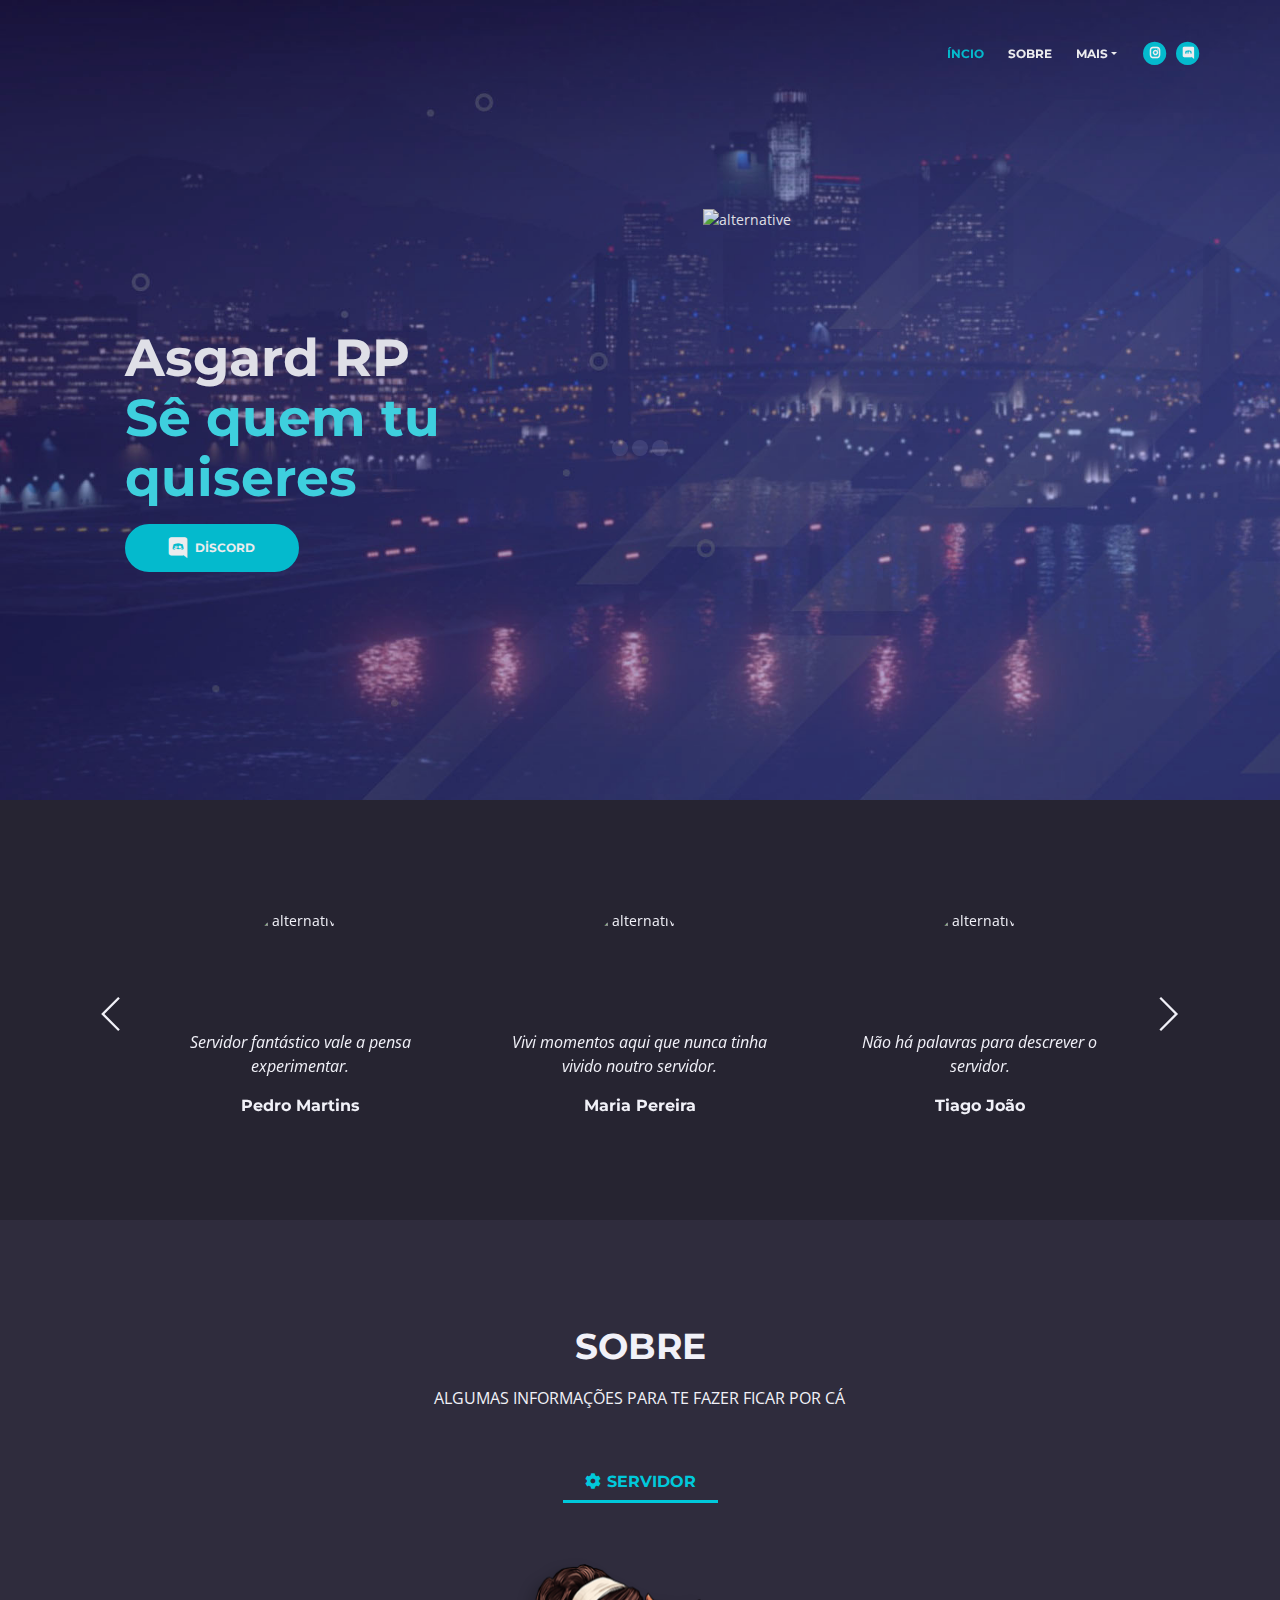
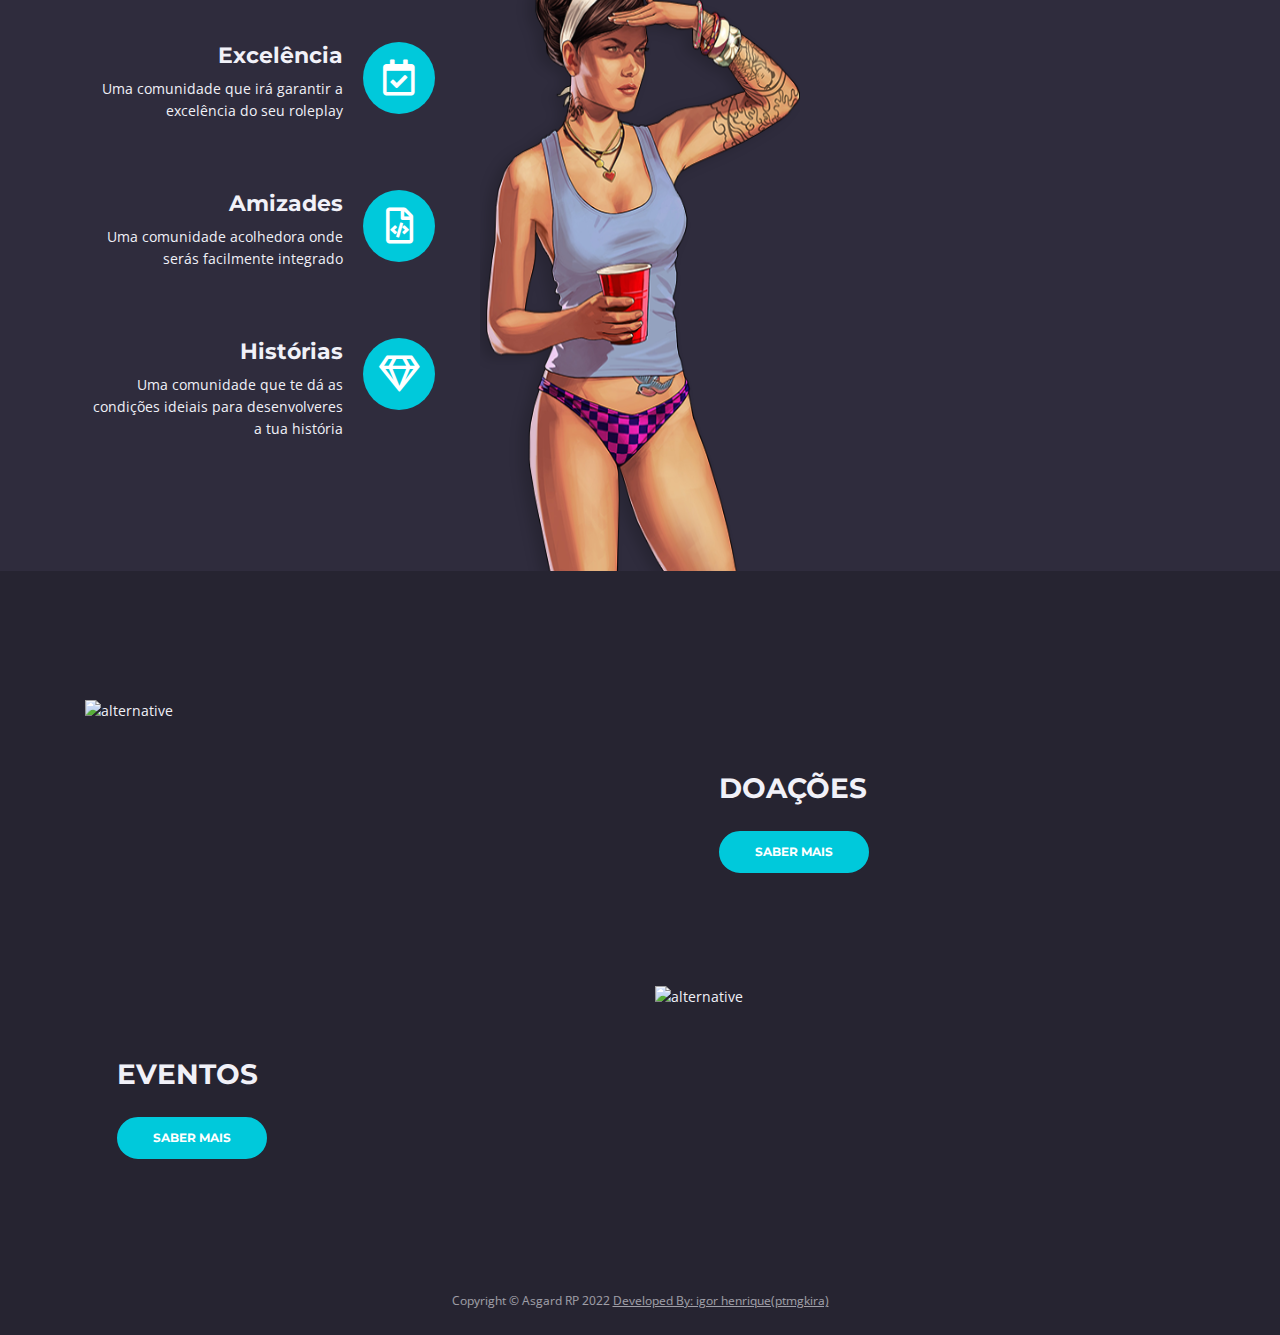
==== commit 2d0e05f5: "fix site" ====
--- a/index.html
+++ b/index.html
@@ -5,8 +5,8 @@
     <meta name="viewport" content="width=device-width, initial-scale=1, shrink-to-fit=no">
     
     <!-- SEO Meta Tags -->
-    <meta name="description" content="Moon | Roleplay">
-    <meta name="author" content="Moon | Roleplay">
+    <meta name="description" content="Asgard | Roleplay">
+    <meta name="author" content="Asgard | Roleplay">
 
     <!-- OG Meta Tags to improve the way the post looks when you share the page on LinkedIn, Facebook, Google+ -->
 	<meta property="og:site_name" content="" /> <!-- website name -->
@@ -18,7 +18,7 @@
 	<meta property="og:type" content="article" />
 
     <!-- Website Title -->
-    <title>Moon | Roleplay</title>
+    <title>Asgard | Roleplay</title>
     
     <!-- Styles -->
     <link href="https://fonts.googleapis.com/css?family=Montserrat:400,600,700" rel="stylesheet">
@@ -51,7 +51,7 @@
         <!-- <a class="navbar-brand logo-text page-scroll" href="index.html">Leno</a> -->
 
         <!-- Image Logo -->
-        <a class="navbar-brand logo-image" href="index.html"><img src="images/logo.png" alt="alternative"></a> 
+        <a class="navbar-brand logo-image" href="index.html"></a> 
         
         <!-- Mobile Menu Toggle Button -->
         <button class="navbar-toggler" type="button" data-toggle="collapse" data-target="#navbarsExampleDefault" aria-controls="navbarsExampleDefault" aria-expanded="false" aria-label="Toggle navigation">
@@ -75,7 +75,7 @@
                     <div class="dropdown-menu" aria-labelledby="navbarDropdown">
                         <a class="dropdown-item" href="terms-conditions.html"><span class="item-text">Regras</span></a>
                         <div class="dropdown-items-divide-hr"></div>
-                        <a class="dropdown-item" href="loja.html"><span class="item-text">Loja</span></a>
+                        <!--<a class="dropdown-item" href="loja.html"><span class="item-text">Loja</span></a>-->
                         <div class="dropdown-items-divide-hr"></div>
                         <a class="dropdown-item" href="veiculos.html"><span class="item-text">Veículos</span></a>
                     </div>
@@ -84,13 +84,13 @@
             </ul>
             <span class="nav-item social-icons">
                 <span class="fa-stack">
-                    <a href="https://www.instagram.com/_moonrp_/">
+                    <a href="https://www.instagram.com/asgardrp_oficial/">
                         <i class="fas fa-circle fa-stack-2x"></i>
                         <i class="fab fa-instagram fa-stack-1x"></i>
                     </a>
                 </span>
                 <span class="fa-stack">
-                    <a href="https://discord.gg/9qMwEA4dSq">
+                    <a href="https://discord.gg/pdrbW5aDsn">
                         <i class="fas fa-circle fa-stack-2x"></i>
                         <i class="fab fa-discord fa-stack-1x"></i>
                     </a>
@@ -108,10 +108,9 @@
                 <div class="row">
                     <div class="col-lg-6">
                         <div class="text-container">
-                            <h1>MOON ROLEPLAY<br> <span id="js-rotating">Sê quem tu quiseres</span></h1>
-                            <a class="btn-solid-lg page-scroll" href="#your-link"><i class="fab fa-discord"></i>DİSCORD</a>
+                            <h1>Asgard RP<br> <span id="js-rotating">Sê quem tu quiseres</span></h1>
+                            <a class="btn-solid-lg page-scroll" href="#https://discord.gg/pdrbW5aDsn"><i class="fab fa-discord"></i>DİSCORD</a>
                             <!--<a class="btn-solid-lg page-scroll" href="#your-link"><i class="fab fa-google-play"></i>LAUNCHER</a>-->
-                            <a class="btn-solid-lg page-scroll" href="fivem://connect/cfx.re/join/kzzver"><i class="fab fa-google-play"></i>CONECTAR</a>
                         </div>
                     </div> <!-- end of col -->
                     <div class="col-lg-6">
@@ -449,45 +448,13 @@
     
 -->
 
-    <!-- Statistics -->
-    <div class="counter">
-        <div class="container">
-            <div class="row">
-                <div class="col-lg-12">
-                    
-                    <!-- Counter -->
-                    <div id="counter">
-                        <div class="cell">
-                            <div class="counter-value number-count" data-count="128">1</div>
-                            <p class="counter-info">PERSONAGENS</p>
-                        </div>
-                        <div class="cell">
-                            <div class="counter-value number-count" data-count="11">1</div>
-                            <p class="counter-info">EQUIPA</p>
-                        </div>
-                        <div class="cell">
-                            <div class="counter-value number-count" data-count="259">1</div>
-                            <p class="counter-info">HORAS JOGADAS</p>
-                        </div>
-                        <div class="cell">
-                            <div class="counter-value number-count" data-count="27">1</div>
-                            <p class="counter-info">CARROS VENDIDOS</p>
-                        </div>
-                    </div>
-                    <!-- end of counter -->
-                    
-                </div> <!-- end of col -->
-            </div> <!-- end of row -->
-        </div> <!-- end of container -->
-    </div> <!-- end of counter -->
-    <!-- end of statistics -->
 
     <!-- Copyright -->
     <div class="copyright">
         <div class="container">
             <div class="row">
                 <div class="col-lg-12">
-                    <p class="p-small">Copyright © Moon Roleplay 2022 <a href="https://moon-rp.com">Developed By: marcinhu#0001</a></p>
+                    <p class="p-small">Copyright © Asgard RP 2022 <a href="https://github.com/ptmgkira">Developed By: igor henrique(ptmgkira)</a></p>
                 </div> <!-- end of col -->
             </div> <!-- enf of row -->
         </div> <!-- end of container -->
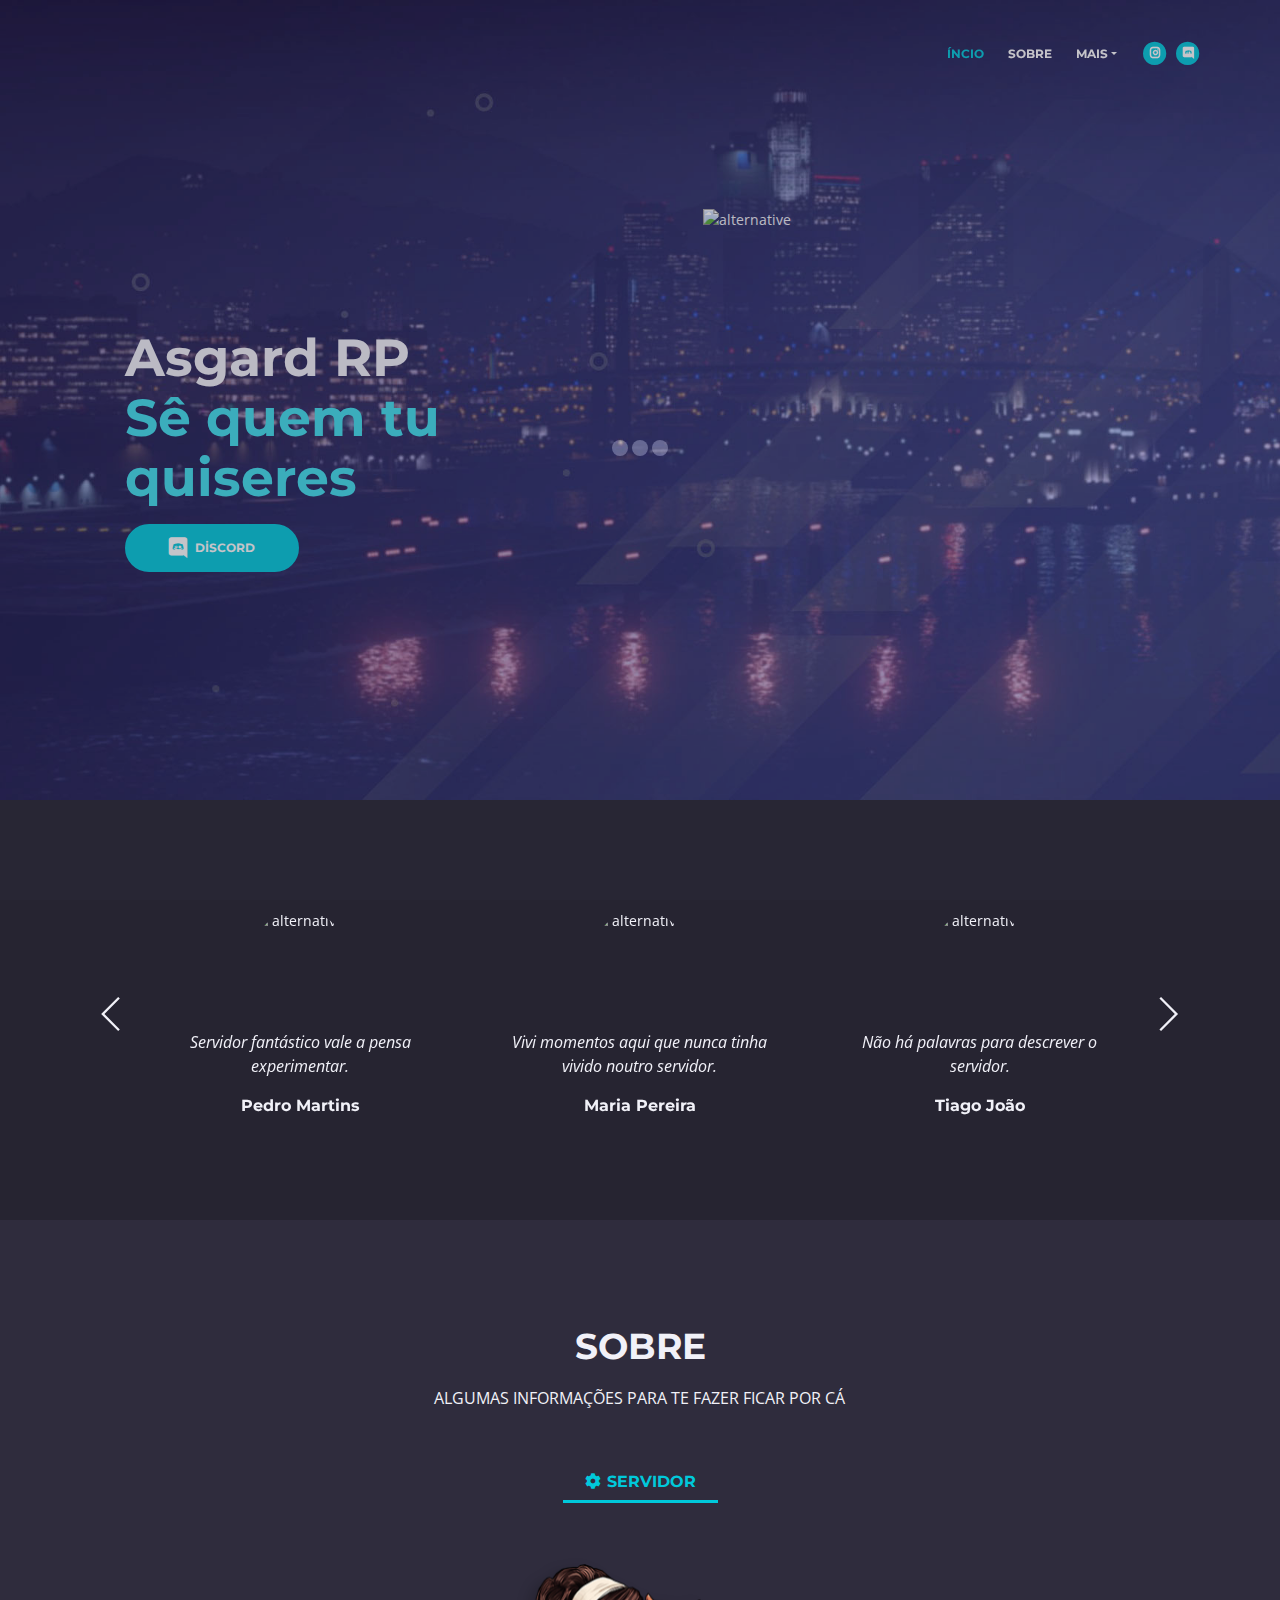
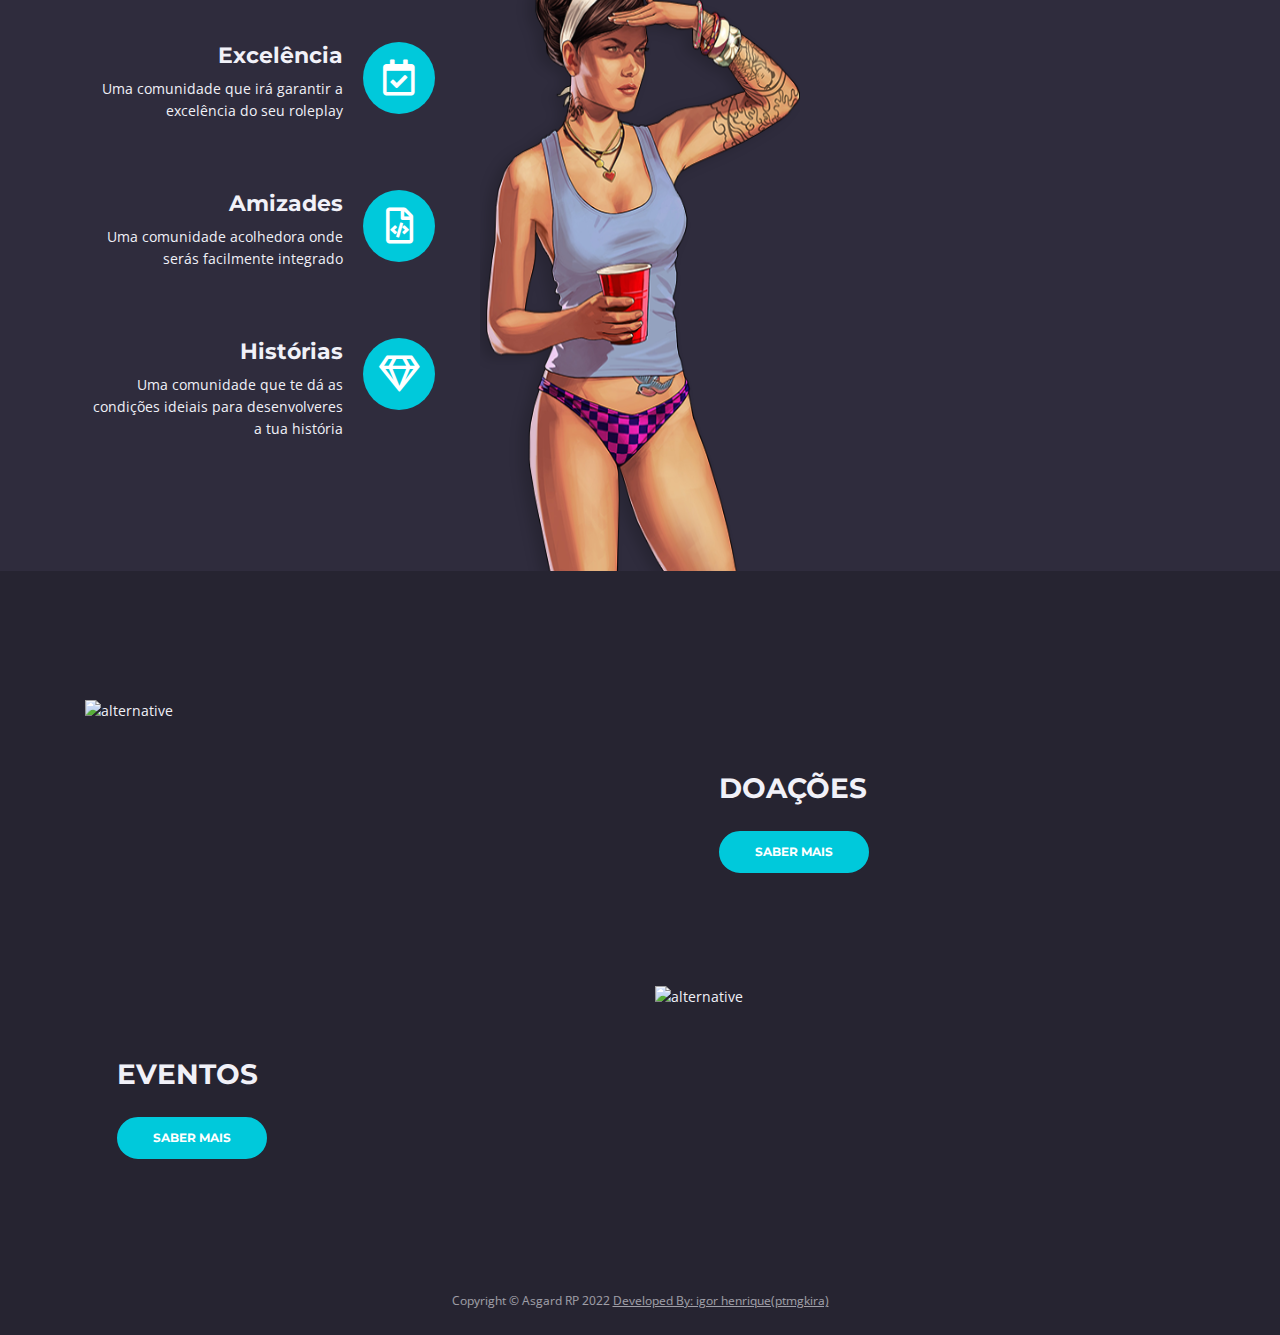
==== commit 5ae5aedb: "Add files via upload" ====
--- a/index.html
+++ b/index.html
@@ -1,476 +1,406 @@
-<!DOCTYPE html>
-<html lang="en">
-<head>
-    <meta charset="utf-8">
-    <meta name="viewport" content="width=device-width, initial-scale=1, shrink-to-fit=no">
-    
-    <!-- SEO Meta Tags -->
-    <meta name="description" content="Asgard | Roleplay">
-    <meta name="author" content="Asgard | Roleplay">
-
-    <!-- OG Meta Tags to improve the way the post looks when you share the page on LinkedIn, Facebook, Google+ -->
-	<meta property="og:site_name" content="" /> <!-- website name -->
-	<meta property="og:site" content="" /> <!-- website link -->
-	<meta property="og:title" content=""/> <!-- title shown in the actual shared post -->
-	<meta property="og:description" content="" /> <!-- description shown in the actual shared post -->
-	<meta property="og:image" content="" /> <!-- image link, make sure it's jpg -->
-	<meta property="og:url" content="" /> <!-- where do you want your post to link to -->
-	<meta property="og:type" content="article" />
-
-    <!-- Website Title -->
-    <title>Asgard | Roleplay</title>
-    
-    <!-- Styles -->
-    <link href="https://fonts.googleapis.com/css?family=Montserrat:400,600,700" rel="stylesheet">
-    <link href="https://fonts.googleapis.com/css?family=Open+Sans:400,400i,700,700i" rel="stylesheet">
-    <link href="css/bootstrap.css" rel="stylesheet">
-    <link href="css/fontawesome-all.css" rel="stylesheet">
-    <link href="css/swiper.css" rel="stylesheet">
-	<link href="css/magnific-popup.css" rel="stylesheet">
-	<link href="css/styles.css" rel="stylesheet">
-	
-	<!-- Favicon  -->
-    <link rel="icon" href="images/favicon.png">
-</head>
-<body data-spy="scroll" data-target=".fixed-top">
-    
-    <!-- Preloader -->
-	<div class="spinner-wrapper">
-        <div class="spinner">
-            <div class="bounce1"></div>
-            <div class="bounce2"></div>
-            <div class="bounce3"></div>
-        </div>
-    </div>
-    <!-- end of preloader -->
-    
-
-    <!-- Navigation -->
-    <nav class="navbar navbar-expand-md navbar-dark navbar-custom fixed-top">
-        <!-- Text Logo - Use this if you don't have a graphic logo -->
-        <!-- <a class="navbar-brand logo-text page-scroll" href="index.html">Leno</a> -->
-
-        <!-- Image Logo -->
-        <a class="navbar-brand logo-image" href="index.html"></a> 
-        
-        <!-- Mobile Menu Toggle Button -->
-        <button class="navbar-toggler" type="button" data-toggle="collapse" data-target="#navbarsExampleDefault" aria-controls="navbarsExampleDefault" aria-expanded="false" aria-label="Toggle navigation">
-            <span class="navbar-toggler-awesome fas fa-bars"></span>
-            <span class="navbar-toggler-awesome fas fa-times"></span>
-        </button>
-        <!-- end of mobile menu toggle button -->
-
-        <div class="collapse navbar-collapse" id="navbarsExampleDefault">
-            <ul class="navbar-nav ml-auto">
-                <li class="nav-item">
-                    <a class="nav-link page-scroll" href="#header">ÍNCIO <span class="sr-only">(current)</span></a>
-                </li>
-                <li class="nav-item">
-                    <a class="nav-link page-scroll" href="#features">SOBRE</a>
-                </li>
-
-                <!-- Dropdown Menu -->          
-                <li class="nav-item dropdown">
-                    <a class="nav-link dropdown-toggle page-scroll" href="#details" id="navbarDropdown" role="button" aria-haspopup="true" aria-expanded="false">MAIS</a>
-                    <div class="dropdown-menu" aria-labelledby="navbarDropdown">
-                        <a class="dropdown-item" href="terms-conditions.html"><span class="item-text">Regras</span></a>
-                        <div class="dropdown-items-divide-hr"></div>
-                        <!--<a class="dropdown-item" href="loja.html"><span class="item-text">Loja</span></a>-->
-                        <div class="dropdown-items-divide-hr"></div>
-                        <a class="dropdown-item" href="veiculos.html"><span class="item-text">Veículos</span></a>
-                    </div>
-                </li>
-                <!-- end of dropdown menu -->
-            </ul>
-            <span class="nav-item social-icons">
-                <span class="fa-stack">
-                    <a href="https://www.instagram.com/asgardrp_oficial/">
-                        <i class="fas fa-circle fa-stack-2x"></i>
-                        <i class="fab fa-instagram fa-stack-1x"></i>
-                    </a>
-                </span>
-                <span class="fa-stack">
-                    <a href="https://discord.gg/pdrbW5aDsn">
-                        <i class="fas fa-circle fa-stack-2x"></i>
-                        <i class="fab fa-discord fa-stack-1x"></i>
-                    </a>
-                </span>
-            </span>
-        </div>
-    </nav> <!-- end of navbar -->
-    <!-- end of navigation -->
-
-
-    <!-- Header -->
-    <header id="header" class="header">
-        <div class="header-content">
-            <div class="container">
-                <div class="row">
-                    <div class="col-lg-6">
-                        <div class="text-container">
-                            <h1>Asgard RP<br> <span id="js-rotating">Sê quem tu quiseres</span></h1>
-                            <a class="btn-solid-lg page-scroll" href="#https://discord.gg/pdrbW5aDsn"><i class="fab fa-discord"></i>DİSCORD</a>
-                            <!--<a class="btn-solid-lg page-scroll" href="#your-link"><i class="fab fa-google-play"></i>LAUNCHER</a>-->
-                        </div>
-                    </div> <!-- end of col -->
-                    <div class="col-lg-6">
-                        <div class="image-container">
-                            <img class="img-fluid" src="images/header-iphone.png" alt="alternative">
-                        </div> <!-- end of image-container -->
-                    </div> <!-- end of col -->
-                </div> <!-- end of row -->
-            </div> <!-- end of container -->
-        </div> <!-- end of header-content -->
-    </header> <!-- end of header -->
-    <!-- end of header -->
-
-
-    <!-- Testimonials -->
-    <div class="slider-1">
-        <div class="container">
-            <div class="row">
-                <div class="col-lg-12">
-
-                    <!-- Card Slider -->
-                    <div class="slider-container">
-                        <div class="swiper-container card-slider">
-                            <div class="swiper-wrapper">
-                                
-                                <!-- Slide -->
-                                <div class="swiper-slide">
-                                    <div class="card">
-                                        <img class="card-image" src="images/testimonial-1.jpg" alt="alternative">
-                                        <div class="card-body">
-                                            <p class="testimonial-text">Servidor fantástico vale a pensa experimentar.</p>
-                                            <p class="testimonial-author">Pedro Martins</p>
-                                        </div>
-                                    </div>
-                                </div> <!-- end of swiper-slide -->
-                                <!-- end of slide -->
-        
-                                <!-- Slide -->
-                                <div class="swiper-slide">
-                                    <div class="card">
-                                        <img class="card-image" src="images/testimonial-2.jpg" alt="alternative">
-                                        <div class="card-body">
-                                            <p class="testimonial-text">Vivi momentos aqui que nunca tinha vivido noutro servidor.</p>
-                                            <p class="testimonial-author">Maria Pereira</p>
-                                        </div>
-                                    </div>        
-                                </div> <!-- end of swiper-slide -->
-                                <!-- end of slide -->
-        
-                                <!-- Slide -->
-                                <div class="swiper-slide">
-                                    <div class="card">
-                                        <img class="card-image" src="images/testimonial-3.jpg" alt="alternative">
-                                        <div class="card-body">
-                                            <p class="testimonial-text">Não há palavras para descrever o servidor.</p>
-                                            <p class="testimonial-author">Tiago João</p>
-                                        </div>
-                                    </div>        
-                                </div> <!-- end of swiper-slide -->
-                                <!-- end of slide -->
-        
-                                <!-- Slide -->
-                                <div class="swiper-slide">
-                                    <div class="card">
-                                        <img class="card-image" src="images/testimonial-4.jpg" alt="alternative">
-                                        <div class="card-body">
-                                            <p class="testimonial-text">Aqui encontras o que não encontras em mais lado nenhum.</p>
-                                            <p class="testimonial-author">Miguel Mendes</p>
-                                        </div>
-                                    </div>
-                                </div> <!-- end of swiper-slide -->
-                                <!-- end of slide -->
-                            
-                            </div> <!-- end of swiper-wrapper -->
-        
-                            <!-- Add Arrows -->
-                            <div class="swiper-button-next"></div>
-                            <div class="swiper-button-prev"></div>
-                            <!-- end of add arrows -->
-        
-                        </div> <!-- end of swiper-container -->
-                    </div> <!-- end of slider-container -->
-                    <!-- end of card slider -->
-
-                </div> <!-- end of col -->
-            </div> <!-- end of row -->
-        </div> <!-- end of container -->
-    </div> <!-- end of slider-1 -->
-    <!-- end of testimonials -->
-    
-
-    <!-- Features -->
-    <div id="features" class="tabs">
-        <div class="container">
-            <div class="row">
-                <div class="col-lg-12">
-                    <h2>SOBRE</h2>
-                    <div class="p-heading p-large">ALGUMAS INFORMAÇÕES PARA TE FAZER FICAR POR CÁ</div>
-                </div> <!-- end of col -->
-            </div> <!-- end of row -->
-            <div class="row">
-
-                <!-- Tabs Links -->
-                <ul class="nav nav-tabs" id="lenoTabs" role="tablist">
-                    <li class="nav-item">
-                        <a class="nav-link active" id="nav-tab-1" data-toggle="tab" href="#tab-1" role="tab" aria-controls="tab-1" aria-selected="true"><i class="fas fa-cog"></i>SERVIDOR</a>
-                    </li>
-                </ul>
-                <!-- end of tabs links -->
-
-
-                <!-- Tabs Content-->
-                <div class="tab-content" id="lenoTabsContent">
-                    
-                    <!-- Tab -->
-                    <div class="tab-pane fade show active" id="tab-1" role="tabpanel" aria-labelledby="tab-1">
-                        <div class="container">
-                            <div class="row">
-                                
-                                <!-- Icon Cards Pane -->
-                                <div class="col-lg-4">
-                                    <div class="card left-pane first">
-                                        <div class="card-body">
-                                            <div class="text-wrapper">
-                                                <h4 class="card-title">Excelência</h4>
-                                                <p>Uma comunidade que irá garantir a excelência do seu roleplay</p>
-                                            </div>
-                                            <div class="card-icon">
-                                                <i class="far fa-calendar-check"></i>
-                                            </div>
-                                        </div>
-                                    </div>
-                                    <div class="card left-pane">
-                                        <div class="card-body">
-                                            <div class="text-wrapper">
-                                                <h4 class="card-title">Amizades</h4>
-                                                <p>Uma comunidade acolhedora onde serás facilmente integrado</p>
-                                            </div>
-                                            <div class="card-icon">
-                                                <i class="far fa-file-code"></i>
-                                            </div>
-                                        </div>
-                                    </div>
-                                    <div class="card left-pane">
-                                        <div class="card-body">
-                                            <div class="text-wrapper">
-                                                <h4 class="card-title">Histórias</h4>
-                                                <p>Uma comunidade que te dá as condições ideiais para desenvolveres a tua história</p>
-                                            </div>
-                                            <div class="card-icon">
-                                                <i class="far fa-gem"></i>
-                                            </div>
-                                        </div>
-                                    </div>
-                                </div>
-                                <!-- end of icon cards pane -->
-
-                                <!-- Image Pane -->
-                                <div class="col-lg-4">
-                                    <img class="img-fluid" src="images/features-iphone-1.png" alt="alternative">
-                                </div>
-                                <!-- end of image pane -->
-
-                            </div> <!-- end of row -->
-                        </div> <!-- end of container -->
-                    </div> <!-- end of tab-pane -->
-                </div> <!-- end of tab-content -->
-            </div> <!-- end of row --> 
-        </div> <!-- end of container --> 
-    </div> <!-- end of tabs -->
-    <!-- end of features -->
-
-
-
-    <!-- Details 1 -->
-    <div id="details" class="basic-2">
-        <div class="container">
-            <div class="row">
-                <div class="col-lg-6">
-                    <img class="img-fluid" src="images/details-1-iphone.png" alt="alternative">
-                </div> <!-- end of col -->
-                <div class="col-lg-6">
-                    <div class="text-container">
-                        <h3>DOAÇÕES</h3>
-                        <a class="btn-solid-reg popup-with-move-anim" href="#details-lightbox-1">SABER MAIS</a>
-                    </div> <!-- end of text-container -->
-                </div> <!-- end of col -->
-            </div> <!-- end of row -->
-        </div> <!-- end of container -->
-    </div> <!-- end of basic-2 -->
-    <!-- end of details 1 -->
-
-
-    <!-- Details 2 -->
-    <div class="basic-3">
-        <div class="second">
-            <div class="container">
-                <div class="row">
-                    <div class="col-lg-6">
-                        <div class="text-container">
-                            <h3>EVENTOS</h3>
-                            <a class="btn-solid-reg popup-with-move-anim" href="#details-lightbox-2">SABER MAIS</a>
-                        </div> <!-- end of text-container -->
-                    </div> <!-- end of col -->
-                    <div class="col-lg-6">
-                        <img class="img-fluid" src="images/details-2-iphone.png" alt="alternative">
-                    </div> <!-- end of col -->
-                </div> <!-- end of row -->
-            </div> <!-- end of container -->
-        </div> <!-- end of second -->
-    </div> <!-- end of basic-3 -->    
-    <!-- end of details 2 -->
-
-
-    <!-- Details Lightboxes -->
-	<!-- Lightbox -->
-	<div id="details-lightbox-1" class="lightbox-basic zoom-anim-dialog mfp-hide">
-		<div class="row">
-			<button title="Close (Esc)" type="button" class="mfp-close x-button">×</button>
-			<div class="col-lg-6">
-				<img class="img-fluid" src="images/details-lightbox-1.png" alt="alternative">
-			</div>
-			<div class="col-lg-6">
-				<h3>DOAÇÕES</h3>
-				<hr>
-                <p>Ninguém se deve sentir obrigado ou coagido a doar, nós fazemos isto por gosto! Porém, como deve saber existem custos associados à manutenção e desenvolvimento do servidor.</p>
-                <p>Todos os valores monetários doados serão usados em prol da evolução dos servidor e nunca em proveito próprio de qualquer membro da staff.</p>
-                <h4>O que temos disponível:</h4>
-				<table>
-					<tr><td class="icon-cell"><i class="fas fa-arrow-right"></i></td><td>Carros</td></tr>
-					<tr><td class="icon-cell"><i class="fas fa-arrow-right"></i></td><td>Organizações</td></tr>
-					<tr><td class="icon-cell"><i class="fas fa-arrow-right"></i></td><td>Slots de personagem</td></tr>
-					<tr><td class="icon-cell"><i class="fas fa-arrow-right"></i></td><td>Fila de espera</td></tr>
-					<tr><td class="icon-cell"><i class="fas fa-arrow-right"></i></td><td>Armazéns</td></tr>
-					<tr><td class="icon-cell"><i class="fas fa-arrow-right"></i></td><td>Outros</td></tr>
-				</table>
-				<!--<a class="btn-solid-reg" href="loja.html">SABER MAIS</a> <a class="btn-outline-reg mfp-close as-button" href="#details">SAIR</a> -->
-                <a class="btn-solid-reg" href="loja.html">SABER MAIS</a> <a class="btn-outline-reg mfp-close as-button" href="#details">SAIR</a> 
-			</div>
-		</div> <!-- end of row -->
-    </div> <!-- end of lightbox-basic -->
-    <!-- end of lightbox -->
-    
-    <!-- Lightbox -->
-    <div id="details-lightbox-2" class="lightbox-basic zoom-anim-dialog mfp-hide">
-		<div class="row">
-			<button title="Close (Esc)" type="button" class="mfp-close x-button">×</button>
-			<div class="col-lg-6">
-				<img class="img-fluid" src="images/details-lightbox-2.png" alt="alternative">
-			</div>
-			<div class="col-lg-6">
-				<h3>EVENTOS</h3>
-				<hr>
-                <p>Nenhum evento disponível.</p>
-				<table>
-					<tr><td class="icon-cell"><i class="fas fa-arrow-right"></i></td><td>---</td></tr>
-					<tr><td class="icon-cell"><i class="fas fa-arrow-right"></i></td><td>---</tr>
-					<tr><td class="icon-cell"><i class="fas fa-arrow-right"></i></td><td>---</td></tr>
-					<tr><td class="icon-cell"><i class="fas fa-arrow-right"></i></td><td>---</td></tr>
-					<tr><td class="icon-cell"><i class="fas fa-arrow-right"></i></td><td>---</td></tr>
-					<tr><td class="icon-cell"><i class="fas fa-arrow-right"></i></td><td>---</td></tr>
-				</table>
-				<a class="btn-outline-reg mfp-close as-button" href="#details">SAIR</a>
-			</div>
-		</div> 
-    </div> 
-
-
-    <!-- Screenshots -->
- <!--   <div class="slider-2">
-        <div class="container">
-            <div class="row">
-                <div class="col-lg-12">
-                    
-                    <div class="slider-container">
-                        <div class="swiper-container image-slider">
-                            <div class="swiper-wrapper">
-                                
-                                <div class="swiper-slide">
-                                    <a href="images/screenshot-1.png" class="popup-link" data-effect="fadeIn">
-                                        <img class="img-fluid" src="images/screenshot-1.png" alt="alternative">
-                                    </a>
-                                </div>
-                                
-                                <div class="swiper-slide">
-                                    <a href="images/screenshot-1.png" class="popup-link" data-effect="fadeIn">
-                                        <img class="img-fluid" src="images/screenshot-1.png" alt="alternative">
-                                    </a>
-                                </div>
-
-                                <div class="swiper-slide">
-                                    <a href="images/screenshot-1.png" class="popup-link" data-effect="fadeIn">
-                                        <img class="img-fluid" src="images/screenshot-1.png" alt="alternative">
-                                    </a>
-                                </div>
-
-                                <div class="swiper-slide">
-                                    <a href="images/screenshot-1.png" class="popup-link" data-effect="fadeIn">
-                                        <img class="img-fluid" src="images/screenshot-1.png" alt="alternative">
-                                    </a>
-                                </div>
-
-                                <div class="swiper-slide">
-                                    <a href="images/screenshot-1.png" class="popup-link" data-effect="fadeIn">
-                                        <img class="img-fluid" src="images/screenshot-1.png" alt="alternative">
-                                    </a>
-                                </div>
-                                
-                                <div class="swiper-slide">
-                                    <a href="images/screenshot-1.png" class="popup-link" data-effect="fadeIn">
-                                        <img class="img-fluid" src="images/screenshot-1.png" alt="alternative">
-                                    </a>
-                                </div>
-
-                                <div class="swiper-slide">
-                                    <a href="images/screenshot-1.png" class="popup-link" data-effect="fadeIn">
-                                        <img class="img-fluid" src="images/screenshot-1.png" alt="alternative">
-                                    </a>
-                                </div>
-                                
-                            </div> 
-
-                            <div class="swiper-button-next"></div>
-                            <div class="swiper-button-prev"></div>
-                            
-
-                        </div> 
-                    </div> 
-                    
-
-                </div> 
-            </div>
-        </div> 
-    </div> 
-    
--->
-
-
-    <!-- Copyright -->
-    <div class="copyright">
-        <div class="container">
-            <div class="row">
-                <div class="col-lg-12">
-                    <p class="p-small">Copyright © Asgard RP 2022 <a href="https://github.com/ptmgkira">Developed By: igor henrique(ptmgkira)</a></p>
-                </div> <!-- end of col -->
-            </div> <!-- enf of row -->
-        </div> <!-- end of container -->
-    </div> <!-- end of copyright --> 
-    <!-- end of copyright -->
-    
-    	
-    <!-- Scripts -->
-    <script src="js/jquery.min.js"></script> <!-- jQuery for Bootstrap's JavaScript plugins -->
-    <script src="js/popper.min.js"></script> <!-- Popper tooltip library for Bootstrap -->
-    <script src="js/bootstrap.min.js"></script> <!-- Bootstrap framework -->
-    <script src="js/jquery.easing.min.js"></script> <!-- jQuery Easing for smooth scrolling between anchors -->
-    <script src="js/swiper.min.js"></script> <!-- Swiper for image and text sliders -->
-    <script src="js/jquery.magnific-popup.js"></script> <!-- Magnific Popup for lightboxes -->
-    <script src="js/morphext.min.js"></script> <!-- Morphtext rotating text in the header -->
-    <script src="js/validator.min.js"></script> <!-- Validator.js - Bootstrap plugin that validates forms -->
-    <script src="js/scripts.js"></script> <!-- Custom scripts -->
-</body>
+<!DOCTYPE html>
+<html lang="en">
+<head>
+    <meta charset="utf-8">
+    <meta name="viewport" content="width=device-width, initial-scale=1, shrink-to-fit=no">
+    
+    <!-- SEO Meta Tags -->
+    <meta name="description" content="Asgard | Roleplay">
+    <meta name="author" content="Asgard | Roleplay">
+
+    <!-- OG Meta Tags to improve the way the post looks when you share the page on LinkedIn, Facebook, Google+ -->
+	<meta property="og:site_name" content="" /> <!-- website name -->
+	<meta property="og:site" content="" /> <!-- website link -->
+	<meta property="og:title" content=""/> <!-- title shown in the actual shared post -->
+	<meta property="og:description" content="" /> <!-- description shown in the actual shared post -->
+	<meta property="og:image" content="" /> <!-- image link, make sure it's jpg -->
+	<meta property="og:url" content="" /> <!-- where do you want your post to link to -->
+	<meta property="og:type" content="article" />
+
+    <!-- Website Title -->
+    <title>Asgard | Roleplay</title>
+    
+    <!-- Styles -->
+    <link href="https://fonts.googleapis.com/css?family=Montserrat:400,600,700" rel="stylesheet">
+    <link href="https://fonts.googleapis.com/css?family=Open+Sans:400,400i,700,700i" rel="stylesheet">
+    <link href="css/bootstrap.css" rel="stylesheet">
+    <link href="css/fontawesome-all.css" rel="stylesheet">
+    <link href="css/swiper.css" rel="stylesheet">
+	<link href="css/magnific-popup.css" rel="stylesheet">
+	<link href="css/styles.css" rel="stylesheet">
+	
+	<!-- Favicon  -->
+    <link rel="icon" href="images/favicon.png">
+</head>
+<body data-spy="scroll" data-target=".fixed-top">
+    
+    <!-- Preloader -->
+	<div class="spinner-wrapper">
+        <div class="spinner">
+            <div class="bounce1"></div>
+            <div class="bounce2"></div>
+            <div class="bounce3"></div>
+        </div>
+    </div>
+    <!-- end of preloader -->
+    
+
+    <!-- Navigation -->
+    <nav class="navbar navbar-expand-md navbar-dark navbar-custom fixed-top">
+        <!-- Text Logo - Use this if you don't have a graphic logo -->
+        <!-- <a class="navbar-brand logo-text page-scroll" href="index.html">Leno</a> -->
+
+        <!-- Image Logo -->
+        <a class="navbar-brand logo-image" href="index.html"></a> 
+        
+        <!-- Mobile Menu Toggle Button -->
+        <button class="navbar-toggler" type="button" data-toggle="collapse" data-target="#navbarsExampleDefault" aria-controls="navbarsExampleDefault" aria-expanded="false" aria-label="Toggle navigation">
+            <span class="navbar-toggler-awesome fas fa-bars"></span>
+            <span class="navbar-toggler-awesome fas fa-times"></span>
+        </button>
+        <!-- end of mobile menu toggle button -->
+
+        <div class="collapse navbar-collapse" id="navbarsExampleDefault">
+            <ul class="navbar-nav ml-auto">
+                <li class="nav-item">
+                    <a class="nav-link page-scroll" href="#header">ÍNCIO <span class="sr-only">(current)</span></a>
+                </li>
+                <li class="nav-item">
+                    <a class="nav-link page-scroll" href="#features">SOBRE</a>
+                </li>
+
+                <!-- Dropdown Menu -->          
+                <li class="nav-item dropdown">
+                    <a class="nav-link dropdown-toggle page-scroll" href="#details" id="navbarDropdown" role="button" aria-haspopup="true" aria-expanded="false">MAIS</a>
+                    <div class="dropdown-menu" aria-labelledby="navbarDropdown">
+                        <a class="dropdown-item" href="terms-conditions.html"><span class="item-text">Regras</span></a>
+                        <div class="dropdown-items-divide-hr"></div>
+                        <a class="dropdown-item" href="loja.html"><span class="item-text">Loja</span></a>
+                        <div class="dropdown-items-divide-hr"></div>
+                        <a class="dropdown-item" href="veiculos.html"><span class="item-text">Veículos</span></a>
+                    </div>
+                </li>
+                <!-- end of dropdown menu -->
+            </ul>
+            <span class="nav-item social-icons">
+                <span class="fa-stack">
+                    <a href="https://www.instagram.com/asgardrp_oficial/">
+                        <i class="fas fa-circle fa-stack-2x"></i>
+                        <i class="fab fa-instagram fa-stack-1x"></i>
+                    </a>
+                </span>
+                <span class="fa-stack">
+                    <a href="https://discord.gg/pdrbW5aDsn">
+                        <i class="fas fa-circle fa-stack-2x"></i>
+                        <i class="fab fa-discord fa-stack-1x"></i>
+                    </a>
+                </span>
+            </span>
+        </div>
+    </nav> <!-- end of navbar -->
+    <!-- end of navigation -->
+
+
+    <!-- Header -->
+    <header id="header" class="header">
+        <div class="header-content">
+            <div class="container">
+                <div class="row">
+                    <div class="col-lg-6">
+                        <div class="text-container">
+                            <h1>Asgard RP<br> <span id="js-rotating">Sê quem tu quiseres</span></h1>
+                            <a class="btn-solid-lg page-scroll" href="#https://discord.gg/pdrbW5aDsn"><i class="fab fa-discord"></i>DİSCORD</a>
+                            <!--<a class="btn-solid-lg page-scroll" href="#your-link"><i class="fab fa-google-play"></i>LAUNCHER</a>-->
+                        </div>
+                    </div> <!-- end of col -->
+                    <div class="col-lg-6">
+                        <div class="image-container">
+                            <img class="img-fluid" src="images/header-iphone.png" alt="alternative">
+                        </div> <!-- end of image-container -->
+                    </div> <!-- end of col -->
+                </div> <!-- end of row -->
+            </div> <!-- end of container -->
+        </div> <!-- end of header-content -->
+    </header> <!-- end of header -->
+    <!-- end of header -->
+
+
+    <!-- Testimonials -->
+    <div class="slider-1">
+        <div class="container">
+            <div class="row">
+                <div class="col-lg-12">
+
+                    <!-- Card Slider -->
+                    <div class="slider-container">
+                        <div class="swiper-container card-slider">
+                            <div class="swiper-wrapper">
+                                
+                                <!-- Slide -->
+                                <div class="swiper-slide">
+                                    <div class="card">
+                                        <img class="card-image" src="images/testimonial-1.jpg" alt="alternative">
+                                        <div class="card-body">
+                                            <p class="testimonial-text">Servidor fantástico vale a pensa experimentar.</p>
+                                            <p class="testimonial-author">Pedro Martins</p>
+                                        </div>
+                                    </div>
+                                </div> <!-- end of swiper-slide -->
+                                <!-- end of slide -->
+        
+                                <!-- Slide -->
+                                <div class="swiper-slide">
+                                    <div class="card">
+                                        <img class="card-image" src="images/testimonial-2.jpg" alt="alternative">
+                                        <div class="card-body">
+                                            <p class="testimonial-text">Vivi momentos aqui que nunca tinha vivido noutro servidor.</p>
+                                            <p class="testimonial-author">Maria Pereira</p>
+                                        </div>
+                                    </div>        
+                                </div> <!-- end of swiper-slide -->
+                                <!-- end of slide -->
+        
+                                <!-- Slide -->
+                                <div class="swiper-slide">
+                                    <div class="card">
+                                        <img class="card-image" src="images/testimonial-3.jpg" alt="alternative">
+                                        <div class="card-body">
+                                            <p class="testimonial-text">Não há palavras para descrever o servidor.</p>
+                                            <p class="testimonial-author">Tiago João</p>
+                                        </div>
+                                    </div>        
+                                </div> <!-- end of swiper-slide -->
+                                <!-- end of slide -->
+        
+                                <!-- Slide -->
+                                <div class="swiper-slide">
+                                    <div class="card">
+                                        <img class="card-image" src="images/testimonial-4.jpg" alt="alternative">
+                                        <div class="card-body">
+                                            <p class="testimonial-text">Aqui encontras o que não encontras em mais lado nenhum.</p>
+                                            <p class="testimonial-author">Miguel Mendes</p>
+                                        </div>
+                                    </div>
+                                </div> <!-- end of swiper-slide -->
+                                <!-- end of slide -->
+                            
+                            </div> <!-- end of swiper-wrapper -->
+        
+                            <!-- Add Arrows -->
+                            <div class="swiper-button-next"></div>
+                            <div class="swiper-button-prev"></div>
+                            <!-- end of add arrows -->
+        
+                        </div> <!-- end of swiper-container -->
+                    </div> <!-- end of slider-container -->
+                    <!-- end of card slider -->
+
+                </div> <!-- end of col -->
+            </div> <!-- end of row -->
+        </div> <!-- end of container -->
+    </div> <!-- end of slider-1 -->
+    <!-- end of testimonials -->
+    
+
+    <!-- Features -->
+    <div id="features" class="tabs">
+        <div class="container">
+            <div class="row">
+                <div class="col-lg-12">
+                    <h2>SOBRE</h2>
+                    <div class="p-heading p-large">ALGUMAS INFORMAÇÕES PARA TE FAZER FICAR POR CÁ</div>
+                </div> <!-- end of col -->
+            </div> <!-- end of row -->
+            <div class="row">
+
+                <!-- Tabs Links -->
+                <ul class="nav nav-tabs" id="lenoTabs" role="tablist">
+                    <li class="nav-item">
+                        <a class="nav-link active" id="nav-tab-1" data-toggle="tab" href="#tab-1" role="tab" aria-controls="tab-1" aria-selected="true"><i class="fas fa-cog"></i>SERVIDOR</a>
+                    </li>
+                </ul>
+                <!-- end of tabs links -->
+
+
+                <!-- Tabs Content-->
+                <div class="tab-content" id="lenoTabsContent">
+                    
+                    <!-- Tab -->
+                    <div class="tab-pane fade show active" id="tab-1" role="tabpanel" aria-labelledby="tab-1">
+                        <div class="container">
+                            <div class="row">
+                                
+                                <!-- Icon Cards Pane -->
+                                <div class="col-lg-4">
+                                    <div class="card left-pane first">
+                                        <div class="card-body">
+                                            <div class="text-wrapper">
+                                                <h4 class="card-title">Excelência</h4>
+                                                <p>Uma comunidade que irá garantir a excelência do seu roleplay</p>
+                                            </div>
+                                            <div class="card-icon">
+                                                <i class="far fa-calendar-check"></i>
+                                            </div>
+                                        </div>
+                                    </div>
+                                    <div class="card left-pane">
+                                        <div class="card-body">
+                                            <div class="text-wrapper">
+                                                <h4 class="card-title">Amizades</h4>
+                                                <p>Uma comunidade acolhedora onde serás facilmente integrado</p>
+                                            </div>
+                                            <div class="card-icon">
+                                                <i class="far fa-file-code"></i>
+                                            </div>
+                                        </div>
+                                    </div>
+                                    <div class="card left-pane">
+                                        <div class="card-body">
+                                            <div class="text-wrapper">
+                                                <h4 class="card-title">Histórias</h4>
+                                                <p>Uma comunidade que te dá as condições ideiais para desenvolveres a tua história</p>
+                                            </div>
+                                            <div class="card-icon">
+                                                <i class="far fa-gem"></i>
+                                            </div>
+                                        </div>
+                                    </div>
+                                </div>
+                                <!-- end of icon cards pane -->
+
+                                <!-- Image Pane -->
+                                <div class="col-lg-4">
+                                    <img class="img-fluid" src="images/features-iphone-1.png" alt="alternative">
+                                </div>
+                                <!-- end of image pane -->
+
+                            </div> <!-- end of row -->
+                        </div> <!-- end of container -->
+                    </div> <!-- end of tab-pane -->
+                </div> <!-- end of tab-content -->
+            </div> <!-- end of row --> 
+        </div> <!-- end of container --> 
+    </div> <!-- end of tabs -->
+    <!-- end of features -->
+
+
+
+    <!-- Details 1 -->
+    <div id="details" class="basic-2">
+        <div class="container">
+            <div class="row">
+                <div class="col-lg-6">
+                    <img class="img-fluid" src="images/details-1-iphone.png" alt="alternative">
+                </div> <!-- end of col -->
+                <div class="col-lg-6">
+                    <div class="text-container">
+                        <h3>DOAÇÕES</h3>
+                        <a class="btn-solid-reg popup-with-move-anim" href="#details-lightbox-1">SABER MAIS</a>
+                    </div> <!-- end of text-container -->
+                </div> <!-- end of col -->
+            </div> <!-- end of row -->
+        </div> <!-- end of container -->
+    </div> <!-- end of basic-2 -->
+    <!-- end of details 1 -->
+
+
+    <!-- Details 2 -->
+    <div class="basic-3">
+        <div class="second">
+            <div class="container">
+                <div class="row">
+                    <div class="col-lg-6">
+                        <div class="text-container">
+                            <h3>EVENTOS</h3>
+                            <a class="btn-solid-reg popup-with-move-anim" href="#details-lightbox-2">SABER MAIS</a>
+                        </div> <!-- end of text-container -->
+                    </div> <!-- end of col -->
+                    <div class="col-lg-6">
+                        <img class="img-fluid" src="images/eventosPNG.png" alt="alternative">
+                    </div> <!-- end of col -->
+                </div> <!-- end of row -->
+            </div> <!-- end of container -->
+        </div> <!-- end of second -->
+    </div> <!-- end of basic-3 -->    
+    <!-- end of details 2 -->
+
+
+    <!-- Details Lightboxes -->
+	<!-- Lightbox -->
+	<div id="details-lightbox-1" class="lightbox-basic zoom-anim-dialog mfp-hide">
+		<div class="row">
+			<button title="Close (Esc)" type="button" class="mfp-close x-button">×</button>
+			<div class="col-lg-6">
+				<img class="img-fluid" src="images/DoaçãoPNG.png" alt="alternative">
+			</div>
+			<div class="col-lg-6">
+				<h3>DOAÇÕES</h3>
+				<hr>
+                <p>Ninguém se deve sentir obrigado ou coagido a doar, nós fazemos isto por gosto! Porém, como deve saber existem custos associados à manutenção e desenvolvimento do servidor.</p>
+                <p>Todos os valores monetários doados serão usados em prol da evolução dos servidor e nunca em proveito próprio de qualquer membro da staff.</p>
+                <h4>O que temos disponível:</h4>
+				<table>
+					<tr><td class="icon-cell"><i class="fas fa-arrow-right"></i></td><td>Carros</td></tr>
+					<tr><td class="icon-cell"><i class="fas fa-arrow-right"></i></td><td>Organizações</td></tr>
+					<tr><td class="icon-cell"><i class="fas fa-arrow-right"></i></td><td>Slots de personagem</td></tr>
+					<tr><td class="icon-cell"><i class="fas fa-arrow-right"></i></td><td>Fila de espera</td></tr>
+					<tr><td class="icon-cell"><i class="fas fa-arrow-right"></i></td><td>Armazéns</td></tr>
+					<tr><td class="icon-cell"><i class="fas fa-arrow-right"></i></td><td>Outros</td></tr>
+				</table>
+				<!--<a class="btn-solid-reg" href="loja.html">SABER MAIS</a> <a class="btn-outline-reg mfp-close as-button" href="#details">SAIR</a> -->
+                <a class="btn-solid-reg" href="loja.html">SABER MAIS</a> <a class="btn-outline-reg mfp-close as-button" href="#details">SAIR</a> 
+			</div>
+		</div> <!-- end of row -->
+    </div> <!-- end of lightbox-basic -->
+    <!-- end of lightbox -->
+    
+    <!-- Lightbox -->
+    <div id="details-lightbox-2" class="lightbox-basic zoom-anim-dialog mfp-hide">
+		<div class="row">
+			<button title="Close (Esc)" type="button" class="mfp-close x-button">×</button>
+			<div class="col-lg-6">
+				<img class="img-fluid" src="images/eventosPNG.png" alt="alternative">
+			</div>
+			<div class="col-lg-6">
+				<h3>EVENTOS</h3>
+				<hr>
+                <p>Nenhum evento disponível.</p>
+				<table>
+					<tr><td class="icon-cell"><i class="fas fa-arrow-right"></i></td><td>---</td></tr>
+					<tr><td class="icon-cell"><i class="fas fa-arrow-right"></i></td><td>---</tr>
+					<tr><td class="icon-cell"><i class="fas fa-arrow-right"></i></td><td>---</td></tr>
+					<tr><td class="icon-cell"><i class="fas fa-arrow-right"></i></td><td>---</td></tr>
+					<tr><td class="icon-cell"><i class="fas fa-arrow-right"></i></td><td>---</td></tr>
+					<tr><td class="icon-cell"><i class="fas fa-arrow-right"></i></td><td>---</td></tr>
+				</table>
+				<a class="btn-outline-reg mfp-close as-button" href="#details">SAIR</a>
+			</div>
+		</div> 
+    </div> 
+
+
+    <!-- Copyright -->
+    <div class="copyright">
+        <div class="container">
+            <div class="row">
+                <div class="col-lg-12">
+                    <p class="p-small">Copyright © Asgard RP 2022 <a href="https://github.com/ptmgkira">Developed By: igor henrique(ptmgkira)</a></p>
+                </div> <!-- end of col -->
+            </div> <!-- enf of row -->
+        </div> <!-- end of container -->
+    </div> <!-- end of copyright --> 
+    <!-- end of copyright -->
+    
+    	
+    <!-- Scripts -->
+    <script src="js/jquery.min.js"></script> <!-- jQuery for Bootstrap's JavaScript plugins -->
+    <script src="js/popper.min.js"></script> <!-- Popper tooltip library for Bootstrap -->
+    <script src="js/bootstrap.min.js"></script> <!-- Bootstrap framework -->
+    <script src="js/jquery.easing.min.js"></script> <!-- jQuery Easing for smooth scrolling between anchors -->
+    <script src="js/swiper.min.js"></script> <!-- Swiper for image and text sliders -->
+    <script src="js/jquery.magnific-popup.js"></script> <!-- Magnific Popup for lightboxes -->
+    <script src="js/morphext.min.js"></script> <!-- Morphtext rotating text in the header -->
+    <script src="js/validator.min.js"></script> <!-- Validator.js - Bootstrap plugin that validates forms -->
+    <script src="js/scripts.js"></script> <!-- Custom scripts -->
+</body>
 </html>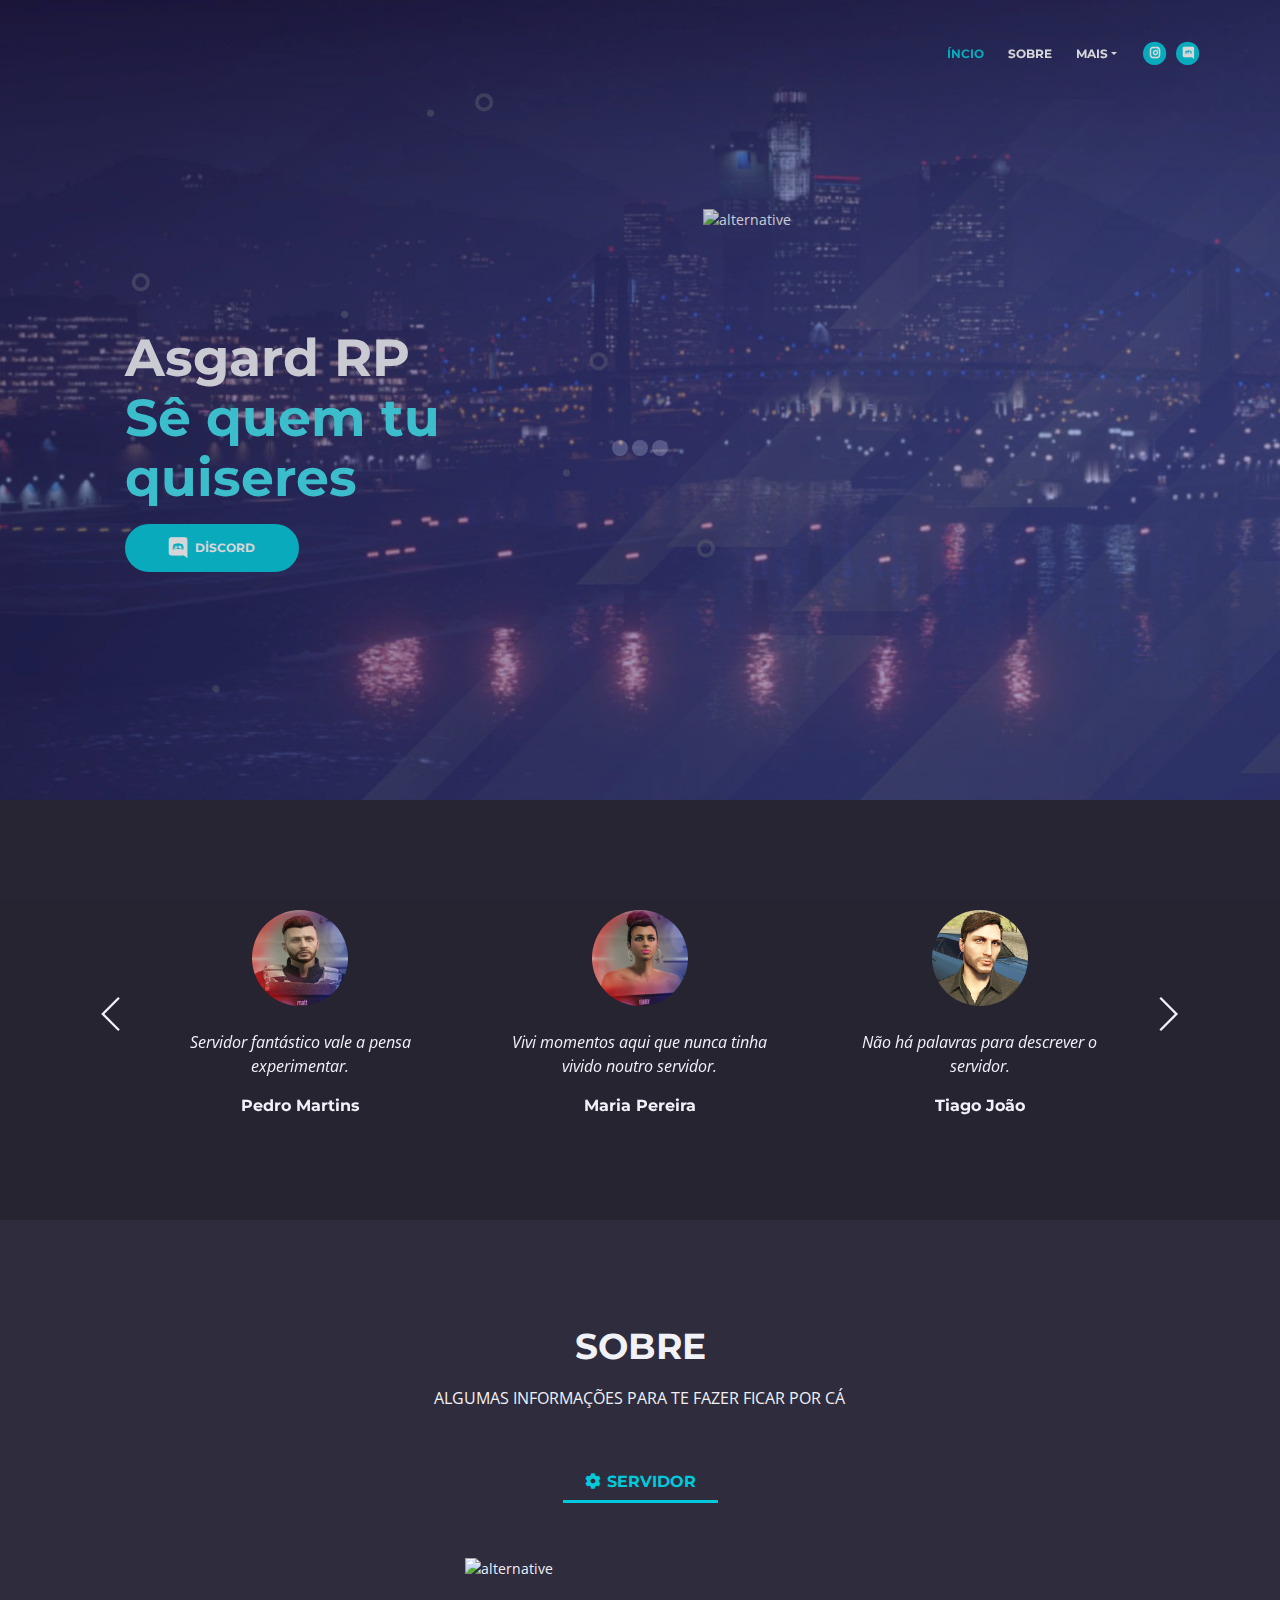
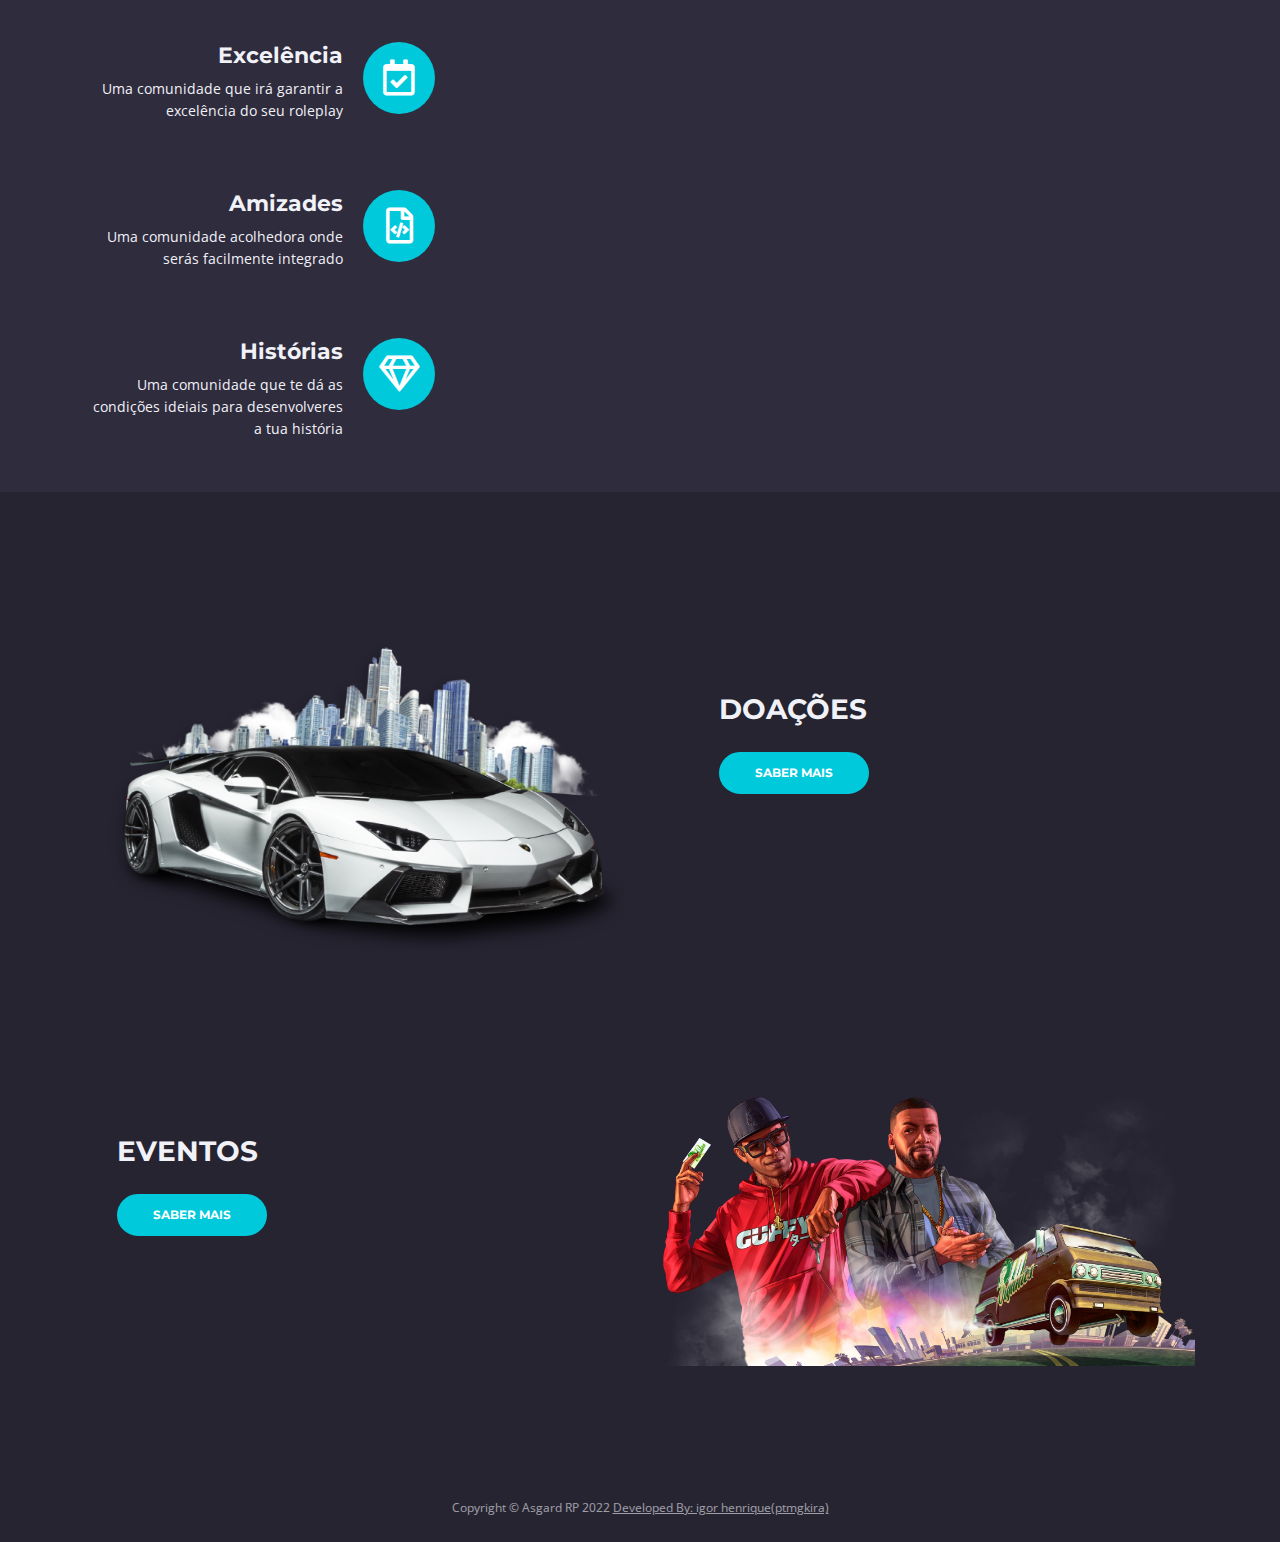
==== commit 2bcc1c5a: "Add files via upload" ====
--- a/index.html
+++ b/index.html
@@ -77,7 +77,7 @@
                         <div class="dropdown-items-divide-hr"></div>
                         <a class="dropdown-item" href="loja.html"><span class="item-text">Loja</span></a>
                         <div class="dropdown-items-divide-hr"></div>
-                        <a class="dropdown-item" href="veiculos.html"><span class="item-text">Veículos</span></a>
+                        <a class="dropdown-item" href="veiculos.html"><span class="item-text">Carros VIP</span></a>
                     </div>
                 </li>
                 <!-- end of dropdown menu -->
@@ -115,7 +115,7 @@
                     </div> <!-- end of col -->
                     <div class="col-lg-6">
                         <div class="image-container">
-                            <img class="img-fluid" src="images/header-iphone.png" alt="alternative">
+                            <img class="img-fluid" src="https://freepngimg.com/thumb/gta/169426-gta-characters-free-photo.png" alt="alternative">
                         </div> <!-- end of image-container -->
                     </div> <!-- end of col -->
                 </div> <!-- end of row -->
@@ -270,7 +270,7 @@
 
                                 <!-- Image Pane -->
                                 <div class="col-lg-4">
-                                    <img class="img-fluid" src="images/features-iphone-1.png" alt="alternative">
+                                    <img class="img-fluid" src="https://freepngimg.com/thumb/gta/20166-1-niko-bellic-photos.png" alt="alternative">
                                 </div>
                                 <!-- end of image pane -->
 
--- a/css/styles.css
+++ b/css/styles.css
@@ -1,2068 +1,2073 @@
-
-
-body,
-html {
-    width: 100%;
-	height: 100%;
-}
-
-body, p {
-	color: #f1f1f8; 
-	font: 400 0.875rem/1.375rem "Open Sans", sans-serif;
-}
-
-.p-large {
-	color: #f1f1f8;
-	font: 400 1rem/1.5rem "Open Sans", sans-serif;
-}
-
-.p-small {
-	color: #f1f1f8;
-	font: 400 0.75rem/1.25rem "Open Sans", sans-serif;
-}
-
-.p-heading {
-	margin-bottom: 3.75rem;
-	text-align: center;
-}
-
-.li-space-lg li {
-	margin-bottom: 0.375rem;
-}
-
-.indent {
-	padding-left: 1.25rem;
-}
-
-
-.ImagemVip1 {
-	float: left;
-	width: 33.33%;
-}
-
-h1 {
-	color: #f1f1f8;
-	font: 700 2.5rem/2.875rem "Montserrat", sans-serif;
-}
-
-h2 {
-	color: #f1f1f8;
-	font: 700 2.25rem/2.75rem "Montserrat", sans-serif;
-}
-
-h3 {
-	color: #f1f1f8;
-	font: 700 1.75rem/2.125rem "Montserrat", sans-serif;
-}
-
-h4 {
-	color: #f1f1f8;
-	font: 700 1.375rem/1.75rem "Montserrat", sans-serif;
-}
-
-h5 {
-	color: #f1f1f8;
-	font: 700 1.125rem/1.625rem "Montserrat", sans-serif;
-}
-
-h6 {
-	color: #f1f1f8;
-	font: 700 1rem/1.5rem "Montserrat", sans-serif;
-}
-
-a {
-	color: #f1f1f8;
-	text-decoration: underline;
-}
-
-a:hover {
-	color: #f1f1f8;
-	text-decoration: underline;
-}
-
-a.turquoise {
-	color: #00c9db;
-}
-
-a.white {
-	color: #fff;
-}
-
-.testimonial-text {
-	font: italic 400 1rem/1.5rem "Open Sans", sans-serif;
-}
-
-.testimonial-author {
-	font: 700 1rem/1.5rem "Montserrat", sans-serif;
-}
-
-.btn-solid-reg {
-	display: inline-block;
-	padding: 1.1875rem 2.125rem 1.1875rem 2.125rem;
-	border: 0.125rem solid #00c9db;
-	border-radius: 2rem;
-	background-color: #00c9db;
-	color: #fff;
-	font: 700 0.75rem/0 "Montserrat", sans-serif;
-	text-decoration: none;
-	transition: all 0.2s ease;
-}
-
-.btn-solid-reg:hover {
-	background-color: transparent;
-	color: #00c9db;
-	text-decoration: none;
-}
-
-.btn-solid-lg {
-	display: inline-block;
-	padding: 1.375rem 2.625rem 1.375rem 2.625rem;
-	border: 0.125rem solid #00c9db;
-	border-radius: 2rem;
-	background-color: #00c9db;
-	color: #fff;
-	font: 700 0.75rem/0 "Montserrat", sans-serif;
-	text-decoration: none;
-	transition: all 0.2s ease;
-}
-
-.btn-solid-lg:hover {
-	background-color: transparent;
-	color: #00c9db;
-	text-decoration: none;
-}
-
-.btn-solid-lg .fab {
-	margin-right: 0.5rem;
-	font-size: 1.25rem;
-	line-height: 0;
-	vertical-align: top;
-}
-
-.btn-solid-lg .fab.fa-google-play {
-	font-size: 1rem;
-}
-
-.btn-outline-reg {
-	display: inline-block;
-	padding: 1.1875rem 2.125rem 1.1875rem 2.125rem;
-	border: 0.125rem solid #00c9db;
-	border-radius: 2rem;
-	background-color: transparent;
-	color: #00c9db;
-	font: 700 0.75rem/0 "Montserrat", sans-serif;
-	text-decoration: none;
-	transition: all 0.2s ease;
-}
-
-.btn-outline-reg:hover {
-	background-color: #00c9db;
-	color: #fff;
-	text-decoration: none;
-}
-
-.btn-outline-lg {
-	display: inline-block;
-	padding: 1.375rem 2.625rem 1.375rem 2.625rem;
-	border: 0.125rem solid #00c9db;
-	border-radius: 2rem;
-	background-color: transparent;
-	color: #00c9db;
-	font: 700 0.75rem/0 "Montserrat", sans-serif;
-	text-decoration: none;
-	transition: all 0.2s ease;
-}
-
-.btn-outline-lg:hover {
-	background-color: #00c9db;
-	color: #fff;
-	text-decoration: none;
-}
-
-.btn-outline-sm {
-	display: inline-block;
-	padding: 1rem 1.625rem 0.875rem 1.625rem;
-	border: 0.125rem solid #00c9db;
-	border-radius: 2rem;
-	background-color: transparent;
-	color: #00c9db;
-	font: 700 0.625rem/0 "Montserrat", sans-serif;
-	text-decoration: none;
-	transition: all 0.2s ease;
-}
-
-.btn-outline-sm:hover {
-	background-color: #00c9db;
-	color: #fff;
-	text-decoration: none;
-}
-
-.form-group {
-	position: relative;
-	margin-bottom: 1.25rem;
-}
-
-.form-group.has-error.has-danger {
-	margin-bottom: 0.625rem;
-}
-
-.form-group.has-error.has-danger .help-block.with-errors ul {
-	margin-top: 0.375rem;
-}
-
-.label-control {
-	position: absolute;
-	top: 0.87rem;
-	left: 1.375rem;
-	color: #f1f1f8;
-	opacity: 1;
-	font: 400 0.875rem/1.375rem "Open Sans", sans-serif;
-	cursor: text;
-	transition: all 0.2s ease;
-}
-
-/* IE10+ hack to solve lower label text position compared to the rest of the browsers */
-@media screen and (-ms-high-contrast: active), screen and (-ms-high-contrast: none) {  
-	.label-control {
-		top: 0.9375rem;
-	}
-}
-
-.form-control-input:focus + .label-control,
-.form-control-input.notEmpty + .label-control,
-.form-control-textarea:focus + .label-control,
-.form-control-textarea.notEmpty + .label-control {
-	top: 0.125rem;
-	opacity: 1;
-	font-size: 0.75rem;
-	font-weight: 700;
-}
-
-.form-control-input,
-.form-control-select {
-	display: block; /* needed for proper display of the label in Firefox, IE, Edge */
-	width: 100%;
-	padding-top: 1.0625rem;
-	padding-bottom: 0.0625rem;
-	padding-left: 1.3125rem;
-	border: 1px solid #9791ae;
-	border-radius: 0.25rem;
-	background-color: #413d52;
-	color: #f1f1f8;
-	font: 400 0.875rem/1.875rem "Open Sans", sans-serif;
-	transition: all 0.2s ease;
-	-webkit-appearance: none; /* removes inner shadow on form inputs on ios safari */
-}
-
-.form-control-select {
-	padding-top: 0.5rem;
-	padding-bottom: 0.5rem;
-	height: 3rem;
-}
-
-/* IE10+ hack to solve lower label text position compared to the rest of the browsers */
-@media screen and (-ms-high-contrast: active), screen and (-ms-high-contrast: none) {  
-	.form-control-input {
-		padding-top: 1.25rem;
-		padding-bottom: 0.75rem;
-		line-height: 1.75rem;
-	}
-
-	.form-control-select {
-		padding-top: 0.875rem;
-		padding-bottom: 0.75rem;
-		height: 3.125rem;
-		line-height: 2.125rem;
-	}
-}
-
-select {
-    /* you should keep these first rules in place to maintain cross-browser behavior */
-    -webkit-appearance: none;
-	-moz-appearance: none;
-	-ms-appearance: none;
-    -o-appearance: none;
-    appearance: none;
-    background-image: url('../images/down-arrow.png');
-    background-position: 96% 50%;
-    background-repeat: no-repeat;
-    outline: none;
-}
-
-select::-ms-expand {
-    display: none; /* removes the ugly default down arrow on select form field in IE11 */
-}
-
-.form-control-textarea {
-	display: block; /* used to eliminate a bottom gap difference between Chrome and IE/FF */
-	width: 100%;
-	height: 8rem; /* used instead of html rows to normalize height between Chrome and IE/FF */
-	padding-top: 1.25rem;
-	padding-left: 1.3125rem;
-	border: 1px solid #9791ae;
-	border-radius: 0.25rem;
-	background-color: #413d52;
-	color: #f1f1f8;
-	font: 400 0.875rem/1.75rem "Open Sans", sans-serif;
-	transition: all 0.2s ease;
-}
-
-.form-control-input:focus,
-.form-control-select:focus,
-.form-control-textarea:focus {
-	border: 1px solid #f1f1f8;
-	outline: none; /* Removes blue border on focus */
-}
-
-.form-control-input:hover,
-.form-control-select:hover,
-.form-control-textarea:hover {
-	border: 1px solid #f1f1f8;
-}
-
-.checkbox {
-	font: 400 0.75rem/1.25rem "Open Sans", sans-serif;
-}
-
-input[type='checkbox'] {
-	vertical-align: -15%;
-	margin-right: 0.375rem;
-}
-
-/* IE10+ hack to raise checkbox field position compared to the rest of the browsers */
-@media screen and (-ms-high-contrast: active), screen and (-ms-high-contrast: none) {  
-	input[type='checkbox'] {
-		vertical-align: -9%;
-	}
-}
-
-.form-control-submit-button {
-	display: inline-block;
-	width: 100%;
-	height: 3.125rem;
-	border: 1px solid #00c9db;
-	border-radius: 1.5rem;
-	background-color: #00c9db;
-	color: #fff;
-	font: 700 0.75rem/1.75rem "Montserrat", sans-serif;
-	cursor: pointer;
-	transition: all 0.2s ease;
-}
-
-.form-control-submit-button:hover {
-	background-color: transparent;
-	color: #00c9db;
-}
-
-/* Form Success And Error Message Formatting */
-#cmsgSubmit.h3.text-center.tada.animated,
-#pmsgSubmit.h3.text-center.tada.animated,
-#cmsgSubmit.h3.text-center,
-#pmsgSubmit.h3.text-center {
-	display: block;
-	margin-bottom: 0;
-	color: #f1f1f8;
-	font: 400 1.125rem/1rem "Open Sans", sans-serif;
-}
-
-.help-block.with-errors .list-unstyled {
-	color: #f1f1f8;
-	font-size: 0.75rem;
-	line-height: 1.125rem;
-	text-align: left;
-}
-
-.help-block.with-errors ul {
-	margin-bottom: 0;
-}
-/* end of form success and error message formatting */
-
-/* Form Success And Error Message Animation - Animate.css */
-@-webkit-keyframes tada {
-	from {
-		-webkit-transform: scale3d(1, 1, 1);
-		-ms-transform: scale3d(1, 1, 1);
-		transform: scale3d(1, 1, 1);
-	}
-	10%, 20% {
-		-webkit-transform: scale3d(.9, .9, .9) rotate3d(0, 0, 1, -3deg);
-		-ms-transform: scale3d(.9, .9, .9) rotate3d(0, 0, 1, -3deg);
-		transform: scale3d(.9, .9, .9) rotate3d(0, 0, 1, -3deg);
-	}
-	30%, 50%, 70%, 90% {
-		-webkit-transform: scale3d(1.1, 1.1, 1.1) rotate3d(0, 0, 1, 3deg);
-		-ms-transform: scale3d(1.1, 1.1, 1.1) rotate3d(0, 0, 1, 3deg);
-		transform: scale3d(1.1, 1.1, 1.1) rotate3d(0, 0, 1, 3deg);
-	}
-	40%, 60%, 80% {
-		-webkit-transform: scale3d(1.1, 1.1, 1.1) rotate3d(0, 0, 1, -3deg);
-		-ms-transform: scale3d(1.1, 1.1, 1.1) rotate3d(0, 0, 1, -3deg);
-		transform: scale3d(1.1, 1.1, 1.1) rotate3d(0, 0, 1, -3deg);
-	}
-	to {
-		-webkit-transform: scale3d(1, 1, 1);
-		-ms-transform: scale3d(1, 1, 1);
-		transform: scale3d(1, 1, 1);
-	}
-}
-
-@keyframes tada {
-	from {
-		-webkit-transform: scale3d(1, 1, 1);
-		-ms-transform: scale3d(1, 1, 1);
-		transform: scale3d(1, 1, 1);
-	}
-	10%, 20% {
-		-webkit-transform: scale3d(.9, .9, .9) rotate3d(0, 0, 1, -3deg);
-		-ms-transform: scale3d(.9, .9, .9) rotate3d(0, 0, 1, -3deg);
-		transform: scale3d(.9, .9, .9) rotate3d(0, 0, 1, -3deg);
-	}
-	30%, 50%, 70%, 90% {
-		-webkit-transform: scale3d(1.1, 1.1, 1.1) rotate3d(0, 0, 1, 3deg);
-		-ms-transform: scale3d(1.1, 1.1, 1.1) rotate3d(0, 0, 1, 3deg);
-		transform: scale3d(1.1, 1.1, 1.1) rotate3d(0, 0, 1, 3deg);
-	}
-	40%, 60%, 80% {
-		-webkit-transform: scale3d(1.1, 1.1, 1.1) rotate3d(0, 0, 1, -3deg);
-		-ms-transform: scale3d(1.1, 1.1, 1.1) rotate3d(0, 0, 1, -3deg);
-		transform: scale3d(1.1, 1.1, 1.1) rotate3d(0, 0, 1, -3deg);
-	}
-	to {
-		-webkit-transform: scale3d(1, 1, 1);
-		-ms-transform: scale3d(1, 1, 1);
-		transform: scale3d(1, 1, 1);
-	}
-}
-
-.tada {
-	-webkit-animation-name: tada;
-	animation-name: tada;
-}
-
-.animated {
-	-webkit-animation-duration: 1s;
-	animation-duration: 1s;
-	-webkit-animation-fill-mode: both;
-	animation-fill-mode: both;
-}
-/* end of form success and error message animation - Animate.css */
-
-/* Fade-move Animation For Lightbox - Magnific Popup */
-/* at start */
-.my-mfp-slide-bottom .zoom-anim-dialog {
-	opacity: 0;
-	transition: all 0.2s ease-out;
-	-webkit-transform: translateY(-1.25rem) perspective(37.5rem) rotateX(10deg);
-	-ms-transform: translateY(-1.25rem) perspective(37.5rem) rotateX(10deg);
-	transform: translateY(-1.25rem) perspective(37.5rem) rotateX(10deg);
-}
-
-/* animate in */
-.my-mfp-slide-bottom.mfp-ready .zoom-anim-dialog {
-	opacity: 1;
-	-webkit-transform: translateY(0) perspective(37.5rem) rotateX(0); 
-	-ms-transform: translateY(0) perspective(37.5rem) rotateX(0); 
-	transform: translateY(0) perspective(37.5rem) rotateX(0); 
-}
-
-/* animate out */
-.my-mfp-slide-bottom.mfp-removing .zoom-anim-dialog {
-	opacity: 0;
-	-webkit-transform: translateY(-0.625rem) perspective(37.5rem) rotateX(10deg); 
-	-ms-transform: translateY(-0.625rem) perspective(37.5rem) rotateX(10deg); 
-	transform: translateY(-0.625rem) perspective(37.5rem) rotateX(10deg); 
-}
-
-/* dark overlay, start state */
-.my-mfp-slide-bottom.mfp-bg {
-	opacity: 0;
-	transition: opacity 0.2s ease-out;
-}
-
-/* animate in */
-.my-mfp-slide-bottom.mfp-ready.mfp-bg {
-	opacity: 0.8;
-}
-/* animate out */
-.my-mfp-slide-bottom.mfp-removing.mfp-bg {
-	opacity: 0;
-}
-/* end of fade-move animation for lightbox - magnific popup */
-
-/* Fade Animation For Image Slider - Magnific Popup */
-@-webkit-keyframes fadeIn {
-	from {
-		opacity: 0;
-	}
-	to {
-		opacity: 1;
-	}
-}
-
-@keyframes fadeIn {
-	from {
-		opacity: 0;
-	}
-	to {
-		opacity: 1;
-	}
-}
-
-.fadeIn {
-	-webkit-animation: fadeIn 0.6s;
-	animation: fadeIn 0.6s;
-}
-
-@-webkit-keyframes fadeOut {
-	from {
-		opacity: 1;
-	}
-	to {
-		opacity: 0;
-	}
-}
-
-@keyframes fadeOut {
-	from {
-		opacity: 1;
-	}
-	to {
-		opacity: 0;
-	}
-}
-
-.fadeOut {
-	-webkit-animation: fadeOut 0.8s;
-	animation: fadeOut 0.8s;
-}
-/* end of fade animation for image slider - magnific popup */
-
-
-/*************************/
-/*     02. Preloader     */
-/*************************/
-.spinner-wrapper {
-	position: fixed;
-	z-index: 999999;
-	top: 0;
-	right: 0;
-	bottom: 0;
-	left: 0;
-	background: #2f2c3d;
-}
-
-.spinner {
-	position: absolute;
-	top: 50%; /* centers the loading animation vertically one the screen */
-	left: 50%; /* centers the loading animation horizontally one the screen */
-	width: 3.75rem;
-	height: 1.25rem;
-	margin: -0.625rem 0 0 -1.875rem; /* is width and height divided by two */ 
-	text-align: center;
-}
-
-.spinner > div {
-	display: inline-block;
-	width: 1rem;
-	height: 1rem;
-	border-radius: 100%;
-	background-color: #fff;
-	-webkit-animation: sk-bouncedelay 1.4s infinite ease-in-out both;
-	animation: sk-bouncedelay 1.4s infinite ease-in-out both;
-}
-
-.spinner .bounce1 {
-	-webkit-animation-delay: -0.32s;
-	animation-delay: -0.32s;
-}
-
-.spinner .bounce2 {
-	-webkit-animation-delay: -0.16s;
-	animation-delay: -0.16s;
-}
-
-@-webkit-keyframes sk-bouncedelay {
-	0%, 80%, 100% { -webkit-transform: scale(0); }
-	40% { -webkit-transform: scale(1.0); }
-}
-
-@keyframes sk-bouncedelay {
-	0%, 80%, 100% { 
-		-webkit-transform: scale(0);
-		-ms-transform: scale(0);
-		transform: scale(0);
-	} 40% { 
-		-webkit-transform: scale(1.0);
-		-ms-transform: scale(1.0);
-		transform: scale(1.0);
-	}
-}
-
-
-/**************************/
-/*     03. Navigation     */
-/**************************/
-.navbar-custom {
-	background-color: #4633af;
-	box-shadow: 0 0.0625rem 0.375rem 0 rgba(0, 0, 0, 0.1);
-	font: 700 0.75rem/2rem "Montserrat", sans-serif;
-	transition: all 0.2s ease;
-}
-
-.navbar-custom .navbar-brand.logo-image img {
-    width: 113px;
-	height: 34px;
-	margin-bottom: 1px;
-	-webkit-backface-visibility: hidden;
-}
-
-.navbar-custom .navbar-brand.logo-text {
-	font: 700 2.375rem/1.5rem "Montserrat", sans-serif;
-	color: #fff;
-	letter-spacing: -0.5px;
-	text-decoration: none;
-}
-
-.navbar-custom .navbar-nav {
-	margin-top: 0.75rem;
-}
-
-.navbar-custom .nav-item .nav-link {
-	padding: 0 0.75rem 0 0.75rem;
-	color: #fff;
-	text-decoration: none;
-	transition: all 0.2s ease;
-}
-
-.navbar-custom .nav-item .nav-link:hover,
-.navbar-custom .nav-item .nav-link.active {
-	color: #00c9db;
-}
-
-/* Dropdown Menu */
-.navbar-custom .dropdown:hover > .dropdown-menu {
-	display: block; /* this makes the dropdown menu stay open while hovering it */
-	min-width: auto;
-	animation: fadeDropdown 0.2s; /* required for the fade animation */
-}
-
-@keyframes fadeDropdown {
-    0% {
-        opacity: 0;
-    }
-
-    100% {
-        opacity: 1;
-    }
-}
-
-.navbar-custom .dropdown-toggle:focus { /* removes dropdown outline on focus  */
-	outline: 0;
-}
-
-.navbar-custom .dropdown-menu {
-	margin-top: 0;
-	border: none;
-	border-radius: 0.25rem;
-	background-color: #4633af;
-}
-
-.navbar-custom .dropdown-item {
-	color: #fff;
-	text-decoration: none;
-}
-
-.navbar-custom .dropdown-item:hover {
-	background-color: #4633af;
-}
-
-.navbar-custom .dropdown-item .item-text {
-	font: 700 0.75rem/1.5rem "Montserrat", sans-serif;
-}
-
-.navbar-custom .dropdown-item:hover .item-text {
-	color: #00c9db;
-}
-
-.navbar-custom .dropdown-items-divide-hr {
-	width: 100%;
-	height: 1px;
-	margin: 0.25rem auto 0.25rem auto;
-	border: none;
-	background-color: #b5bcc4;
-	opacity: 0.2;
-}
-/* end of dropdown menu */
-
-.navbar-custom .social-icons {
-	display: none;
-}
-
-.navbar-custom .navbar-toggler {
-	border: none;
-	color: #fff;
-	font-size: 2rem;
-}
-
-.navbar-custom button[aria-expanded='false'] .navbar-toggler-awesome.fas.fa-times{
-	display: none;
-}
-
-.navbar-custom button[aria-expanded='false'] .navbar-toggler-awesome.fas.fa-bars{
-	display: inline-block;
-}
-
-.navbar-custom button[aria-expanded='true'] .navbar-toggler-awesome.fas.fa-bars{
-	display: none;
-}
-
-.navbar-custom button[aria-expanded='true'] .navbar-toggler-awesome.fas.fa-times{
-	display: inline-block;
-	margin-right: 0.125rem;
-}
-
-
-/*********************/
-/*    04. Header     */
-/*********************/
-.header {
-	background: linear-gradient(to bottom right, rgba(72, 72, 212, 0), rgba(241, 104, 104, 0)), url('../images/video-background.jpg') center center no-repeat;
-	background-size: cover;
-}
-
-.header .header-content {
-	padding-top: 8.5rem;
-	padding-bottom: 7rem;
-	text-align: center;
-}
-
-.header .text-container {
-	margin-bottom: 3rem;
-}
-
-.header h1 {
-	margin-bottom: 1rem;
-}
-
-.header #js-rotating {
-	color: #40e0ee;
-}
-
-.header .p-large {
-	margin-bottom: 2rem;
-}
-
-.header .btn-solid-lg {
-	margin-right: 0.5rem;
-	margin-bottom: 1.25rem;
-}
-
-
-/****************************/
-/*     05. Testimonials     */
-/****************************/
-.slider-1 {
-	padding-top: 6.875rem;
-	padding-bottom: 6.375rem;
-	background-color: #262431;
-}
-
-.slider-1 .slider-container {
-	position: relative;
-}
-
-.slider-1 .swiper-container {
-	position: static;
-	width: 90%;
-	text-align: center;
-}
-
-.slider-1 .swiper-button-prev:focus,
-.slider-1 .swiper-button-next:focus {
-	/* even if you can't see it chrome you can see it on mobile device */
-	outline: none;
-}
-
-.slider-1 .swiper-button-prev {
-	left: -0.5rem;
-	background-image: url("data:image/svg+xml;charset=utf-8,%3Csvg%20xmlns%3D'http%3A%2F%2Fwww.w3.org%2F2000%2Fsvg'%20viewBox%3D'0%200%2028%2044'%3E%3Cpath%20d%3D'M0%2C22L22%2C0l2.1%2C2.1L4.2%2C22l19.9%2C19.9L22%2C44L0%2C22L0%2C22L0%2C22z'%20fill%3D'%23f1f1f8'%2F%3E%3C%2Fsvg%3E");
-	background-size: 1.125rem 1.75rem;
-}
-
-.slider-1 .swiper-button-next {
-	right: -0.5rem;
-	background-image: url("data:image/svg+xml;charset=utf-8,%3Csvg%20xmlns%3D'http%3A%2F%2Fwww.w3.org%2F2000%2Fsvg'%20viewBox%3D'0%200%2028%2044'%3E%3Cpath%20d%3D'M27%2C22L27%2C22L5%2C44l-2.1-2.1L22.8%2C22L2.9%2C2.1L5%2C0L27%2C22L27%2C22z'%20fill%3D'%23f1f1f8'%2F%3E%3C%2Fsvg%3E");
-	background-size: 1.125rem 1.75rem;
-}
-
-.slider-1 .card {
-	position: relative;
-	border: none;
-	background-color: transparent;
-}
-
-.slider-1 .card-image {
-	width: 6rem;
-	height: 6rem;
-	margin-right: auto;
-	margin-bottom: 0.25rem;
-	margin-left: auto;
-	border-radius: 50%;
-}
-
-.slider-1 .card-body {
-	padding-bottom: 0;
-}
-
-.slider-1 .testimonial-author {
-	margin-bottom: 0;
-}
-
-
-/************************/
-/*     05. Features     */
-/************************/
-.tabs {
-	padding-top: 6.5rem;
-	padding-bottom: 4.25rem;
-	background-color: #2f2c3d;
-}
-
-.tabs h2 {
-	margin-bottom: 1.125rem;
-	text-align: center;
-}
-
-.tabs .p-heading {
-	margin-bottom: 3.125rem;
-}
-
-.tabs .nav-tabs {
-	margin-right: auto;
-	margin-bottom: 2.5rem;
-	margin-left: auto;
-	justify-content: center;
-	border-bottom: none;
-}
-
-.tabs .nav-link {
-	margin-bottom: 1rem;
-	padding: 0.5rem 1.375rem 0.25rem 1.375rem;
-	border: none;
-	border-bottom: 0.1875rem solid #f1f1f8;
-	border-radius: 0;
-	color: #f1f1f8;
-	font: 700 1rem/1.75rem "Montserrat", sans-serif;
-	text-decoration: none;
-	transition: all 0.2s ease;
-}
-
-.tabs .nav-link.active,
-.tabs .nav-link:hover {
-	border-bottom: 0.1875rem solid #00c9db;
-	background-color: transparent;
-	color: #00c9db;
-}
-
-.tabs .nav-link .fas {
-	margin-right: 0.375rem;
-	font-size: 1rem;
-}
-
-.tabs .tab-content {
-	width: 100%; /* for proper display in IE11 */
-}
-
-.tabs .card {
-	border: none;
-	background: transparent;
-}
-
-.tabs .card-body {
-	padding: 1rem 0 1.25rem 0;
-}
-
-.tabs .card-title {
-	margin-bottom: 0.5rem;
-}
-
-.tabs .card .card-icon {
-	display: inline-block;
-	width: 3.5rem;
-	height: 3.5rem;
-	border-radius: 50%;
-	background-color: #00c9db;
-	text-align: center;
-	vertical-align: top;
-}
-
-.tabs .card .card-icon .fas,
-.tabs .card .card-icon .far {
-	color: #fff;
-	font-size: 1.75rem;
-	line-height: 3.5rem;
-}
-
-.tabs #tab-1 .card.left-pane .text-wrapper {
-	display: inline-block;
-	width: 75%;
-}
-
-.tabs #tab-1 .card.left-pane .card-icon {
-	float: left;
-	margin-right: 1rem;
-}
-
-.tabs #tab-1 img {
-	display: block;
-	margin: 2rem auto 3rem auto;
-}
-
-.tabs #tab-1 .card.right-pane .text-wrapper {
-	display: inline-block;
-	width: 75%;
-}
-
-.tabs #tab-1 .card.right-pane .card-icon {
-	margin-right: 1rem;
-}
-
-.tabs #tab-2 img {
-	display: block;
-	margin: 0 auto 2rem auto;
-}
-
-.tabs #tab-2 .text-area {
-	margin-top: 1.5rem;
-}
-
-.tabs #tab-2 h3 {
-	margin-bottom: 0.75rem;
-}
-
-.tabs #tab-2 .icon-cards-area {
-	margin-top: 2.5rem;
-}
-
-.tabs #tab-2 .icon-cards-area .card {
-	width: 100%; /* for proper display in IE11 */
-}
-
-.tabs #tab-3 .icon-cards-area .card {
-	width: 100%; /* for proper display in IE11 */
-}
-
-.tabs #tab-3 .text-area {
-	margin-top: 0.75rem;
-	margin-bottom: 4rem;
-}
-
-.tabs #tab-3 h3 {
-	margin-bottom: 0.75rem;
-}
-
-.tabs #tab-3 img {
-	margin: 0 auto 3rem auto;
-}
-
-
-/*********************/
-/*     06. Video     */
-/*********************/
-.basic-1 {
-	padding-top: 6.375rem;
-	padding-bottom: 6.875rem;
-	background: url('../images/video-background.jpg') center center no-repeat;
-	background-size: cover; 
-}
-
-.basic-1 h2 {
-	margin-bottom: 1.125rem;
-	text-align: center;
-}
-
-.basic-1 .p-heading {
-	margin-bottom: 4rem;
-	text-align: center;
-}
-
-.basic-1 .image-container img {
-	border-radius: 0.375rem;
-}
-
-.basic-1 .video-wrapper {
-	position: relative;
-}
-
-/* Video Play Button */
-.basic-1 .video-play-button {
-	position: absolute;
-	z-index: 10;
-	top: 50%;
-	left: 50%;
-	display: block;
-	box-sizing: content-box;
-	width: 2rem;
-	height: 2.75rem;
-	padding: 1.125rem 1.25rem 1.125rem 1.75rem;
-	border-radius: 50%;
-	-webkit-transform: translateX(-50%) translateY(-50%);
-	-ms-transform: translateX(-50%) translateY(-50%);
-	transform: translateX(-50%) translateY(-50%);
-}
-  
-.basic-1 .video-play-button:before {
-	content: "";
-	position: absolute;
-	z-index: 0;
-	top: 50%;
-	left: 50%;
-	display: block;
-	width: 4.75rem;
-	height: 4.75rem;
-	border-radius: 50%;
-	background: #4eaaff;
-	animation: pulse-border 1500ms ease-out infinite;
-	-webkit-transform: translateX(-50%) translateY(-50%);
-	-ms-transform: translateX(-50%) translateY(-50%);
-	transform: translateX(-50%) translateY(-50%);
-}
-  
-.basic-1 .video-play-button:after {
-	content: "";
-	position: absolute;
-	z-index: 1;
-	top: 50%;
-	left: 50%;
-	display: block;
-	width: 4.375rem;
-	height: 4.375rem;
-	border-radius: 50%;
-	background: #4eaaff;
-	transition: all 200ms;
-	-webkit-transform: translateX(-50%) translateY(-50%);
-	-ms-transform: translateX(-50%) translateY(-50%);
-	transform: translateX(-50%) translateY(-50%);
-}
-  
-.basic-1 .video-play-button span {
-	position: relative;
-	display: block;
-	z-index: 3;
-	top: 0.375rem;
-	left: 0.25rem;
-	width: 0;
-	height: 0;
-	border-left: 1.625rem solid #fff;
-	border-top: 1rem solid transparent;
-	border-bottom: 1rem solid transparent;
-}
-  
-@keyframes pulse-border {
-	0% {
-		transform: translateX(-50%) translateY(-50%) translateZ(0) scale(1);
-		opacity: 1;
-	}
-	100% {
-		transform: translateX(-50%) translateY(-50%) translateZ(0) scale(1.5);
-		opacity: 0;
-	}
-}
-/* end of video play button */  
-
-
-/*************************/
-/*     07. Details 1     */
-/*************************/
-.basic-2 {
-	padding-top: 8rem;
-	padding-bottom: 3.5rem;
-	background-color: #262431;
-}
-
-.basic-2 img {
-	margin-bottom: 3.5rem;
-}
-
-.basic-2 h3 {
-	margin-bottom: 1.125rem;
-}
-
-.basic-2 .btn-solid-reg {
-	margin-top: 0.5rem;
-}
-
-
-/*************************/
-/*     08. Details 2     */
-/*************************/
-.basic-3 {
-	padding-top: 3.5rem;
-	padding-bottom: 7.25rem;
-	background-color: #262431;
-}
-
-.basic-3 .text-container {
-	margin-bottom: 3.5rem;
-}
-
-.basic-3 h3 {
-	margin-bottom: 1.125rem;
-}
-
-.basic-3 .btn-solid-reg {
-	margin-top: 0.5rem;
-}
-
-
-/**********************************/
-/*     09. Details Lightboxes     */
-/**********************************/
-.lightbox-basic {
-	position: relative;
-	max-width: 46.875rem;
-	margin: 2.5rem auto;
-	padding: 3rem 1rem;
-	border-radius: 0.25rem;
-	background-color: #2f2c3d;
-	text-align: left;
-}
-
-.lightbox-basic img {
-	display: block;
-	margin-right: auto;
-	margin-bottom: 3rem;
-	margin-left: auto;
-}
-
-.lightbox-basic h3 {
-	margin-bottom: 0.625rem;
-}
-
-.lightbox-basic hr {
-	width: 3.75rem;
-	height: 0.125rem;
-	margin-top: 0.125rem;
-	margin-bottom: 1.125rem;
-	margin-left: 0;
-	border: 0;
-	background-color: #00c9db;
-	text-align: left;
-}
-
-.lightbox-basic h4 {
-	margin-top: 1.75rem;
-	margin-bottom: 0.75rem;
-}
-
-.lightbox-basic table {
-	margin-top: 1rem;
-	margin-bottom: 1.5rem;
-}
-
-.lightbox-basic table tr {
-	line-height: 1.75em;
-}
-
-.lightbox-basic table .icon-cell {
-	width: 2rem;
-	padding-right: 0.25rem;
-	color: #00c9db;
-	text-align: center;
-}
-
-.lightbox-basic a.mfp-close.as-button {
-	position: relative;
-	width: auto;
-	height: auto;
-	margin-left: 0.375rem;
-	color: #00c9db;
-	opacity: 1;
-}
-
-.lightbox-basic a.mfp-close.as-button:hover {
-	color: #f1f1f8;
-}
-
-.lightbox-basic button.mfp-close.x-button {
-	position: absolute;
-	top: -0.375rem;
-	right: -0.375rem;
-	width: 2.75rem;
-	height: 2.75rem;
-	color: #f1f1f8;
-}
-
-
-/***************************/
-/*     10. Screenshots     */
-/***************************/
-.slider-2 {
-	padding-top: 6.875rem;
-	padding-bottom: 6.875rem;
-	background-color: #2f2c3d;
-}
-
-.slider-2 .slider-container {
-	position: relative;
-}
-
-.slider-2 .swiper-container {
-	position: static;
-	width: 90%;
-	text-align: center;
-}
-
-.slider-2 .swiper-button-prev,
-.slider-2 .swiper-button-next {
-	top: 50%;
-	width: 1.125rem;
-}
-
-.slider-2 .swiper-button-prev:focus,
-.slider-2 .swiper-button-next:focus {
-	/* even if you can't see it chrome you can see it on mobile device */
-	outline: none;
-}
-
-.slider-2 .swiper-button-prev {
-	left: -0.5rem;
-	background-image: url("data:image/svg+xml;charset=utf-8,%3Csvg%20xmlns%3D'http%3A%2F%2Fwww.w3.org%2F2000%2Fsvg'%20viewBox%3D'0%200%2028%2044'%3E%3Cpath%20d%3D'M0%2C22L22%2C0l2.1%2C2.1L4.2%2C22l19.9%2C19.9L22%2C44L0%2C22L0%2C22L0%2C22z'%20fill%3D'%23ffffff'%2F%3E%3C%2Fsvg%3E");
-	background-size: 1.125rem 1.75rem;
-}
-
-.slider-2 .swiper-button-next {
-	right: -0.5rem;
-	background-image: url("data:image/svg+xml;charset=utf-8,%3Csvg%20xmlns%3D'http%3A%2F%2Fwww.w3.org%2F2000%2Fsvg'%20viewBox%3D'0%200%2028%2044'%3E%3Cpath%20d%3D'M27%2C22L27%2C22L5%2C44l-2.1-2.1L22.8%2C22L2.9%2C2.1L5%2C0L27%2C22L27%2C22z'%20fill%3D'%23ffffff'%2F%3E%3C%2Fsvg%3E");
-	background-size: 1.125rem 1.75rem;
-}
-
-
-/************************/
-/*     11. Download     */
-/************************/
-.basic-4 {
-	padding-top: 6.5rem;
-	padding-bottom: 6.75rem;
-	background: url('../images/download-background.jpg') center center no-repeat;
-	background-size: cover; 
-}
-
-.basic-4 .text-container {
-	margin-bottom: 3.5rem;
-	text-align: center;
-}
-
-.basic-4 h2 {
-	margin-bottom: 1.25rem;
-}
-
-.basic-4 .p-large {
-	margin-bottom: 1.75rem;
-}
-
-.basic-4 .btn-solid-lg {
-	margin-right: 0.5rem;
-	margin-bottom: 1.25rem;
-}
-
-
-/**************************/
-/*     12. Statistics     */
-/**************************/
-.counter {
-	padding-top: 6.5rem;
-	padding-bottom: 5.375rem;
-	background-color: #262431;
-	text-align: center;
-}
-
-.counter #counter .cell {
-	display: inline-block;
-	width: 6.25rem;
-	margin-right: 1rem;
-	margin-left: 1rem;
-	margin-bottom: 2rem;
-}
-
-.counter #counter .counter-value {
-	color: #f1f1f8;
-	font: 700 3.5rem/4.25rem "Montserrat", sans-serif;	
-	vertical-align: middle;
-}
-
-.counter #counter .counter-info {
-	margin-bottom: 0;
-	color: #00c9db;
-	font: 400 0.875rem/1.25rem "Open Sans", sans-serif;
-	vertical-align: middle;
-}
-
-
-/***********************/
-/*     13. Contact     */
-/***********************/
-.form {
-	padding-top: 6.25rem;
-	padding-bottom: 5.625rem;
-	background: url('../images/contact-background.jpg') center bottom no-repeat;
-	background-size: cover; 
-}
-
-.form h2 {
-	margin-bottom: 1.125rem;
-	text-align: center;
-}
-
-.form .list-unstyled {
-	margin-bottom: 3.75rem;
-	font-size: 1rem;
-	line-height: 1.5rem;
-	text-align: center;
-}
-
-.form .list-unstyled .fas,
-.form .list-unstyled .fab {
-	margin-right: 0.5rem;
-	font-size: 0.875rem;
-	color: #00c9db;
-}
-
-.form .list-unstyled .fa-phone {
-	vertical-align: 3%;
-}
-
-
-/**********************/
-/*     14. Footer     */
-/**********************/
-.footer {
-	padding-top: 5rem;
-	background-color: #262431;
-}
-
-.footer .footer-col {
-	margin-bottom: 2.25rem;
-}
-
-.footer h4 {
-	margin-bottom: 1rem;
-}
-
-.footer .list-unstyled .fas {
-	color: #00c9db;
-	font-size: 0.5rem;
-	line-height: 1.375rem;
-}
-
-.footer .list-unstyled .media-body {
-	margin-left: 0.625rem;
-}
-
-.footer .fa-stack {
-	margin-bottom: 0.75rem;
-	margin-right: 0.5rem;
-	font-size: 1.5rem;
-}
-
-.footer .fa-stack .fa-stack-1x {
-    color: #262431;
-	transition: all 0.2s ease;
-}
-
-.footer .fa-stack .fa-stack-2x {
-	color: #f1f1f8;
-	transition: all 0.2s ease;
-}
-
-.footer .fa-stack:hover .fa-stack-1x {
-	color: #f1f1f8;
-}
-
-.footer .fa-stack:hover .fa-stack-2x {
-    color: #00c9db;
-}
-
-
-/*************************/
-/*     15. Copyright     */
-/*************************/
-.copyright {
-	padding-top: 1rem;
-	padding-bottom: 0.5rem;
-	background-color: #262431;
-	text-align: center;
-}
-
-.copyright .p-small {
-	color: #f1f1f8;
-	opacity: 0.6;
-}
-
-
-/**********************************/
-/*     16. Back To Top Button     */
-/**********************************/
-a.back-to-top {
-	position: fixed;
-	z-index: 999;
-	right: 0.75rem;
-	bottom: 0.75rem;
-	display: none;
-	width: 2.625rem;
-	height: 2.625rem;
-	border-radius: 1.875rem;
-	background: #00c9db url("../images/up-arrow.png") no-repeat center 47%;
-	background-size: 1.125rem 1.125rem;
-	text-indent: -9999px;
-}
-
-a:hover.back-to-top {
-	background-color: #36edfd; 
-}
-
-
-/***************************/
-/*     17. Extra Pages     */
-/***************************/
-.ex-header {
-	padding-top: 8rem;
-	padding-bottom: 5rem;
-	background: linear-gradient(to bottom right, #2c1a7e, #dc3545);
-	text-align: center;
-}
-
-.ex-basic-1 {
-	padding-top: 2rem;
-	padding-bottom: 0.875rem;
-	background-color: #2f2c3d;
-}
-
-.ex-basic-1 .breadcrumbs {
-	margin-bottom: 1.125rem;
-}
-
-.ex-basic-1 .breadcrumbs .fa {
-	margin-right: 0.5rem;
-	margin-left: 0.625rem;
-}
-
-.ex-basic-2 {
-	padding-top: 4.75rem;
-	padding-bottom: 4rem;
-	background-color: #262431;
-}
-
-.ex-basic-2 h3 {
-	margin-bottom: 1rem;
-}
-
-.ex-basic-2 .text-container {
-	margin-bottom: 3.625rem;
-}
-
-.ex-basic-2 .text-container.last {
-	margin-bottom: 0;
-}
-
-.ex-basic-2 .list-unstyled .fas {
-	color: #00c9db;
-	font-size: 0.5rem;
-	line-height: 1.375rem;
-}
-
-.ex-basic-2 .list-unstyled .media-body {
-	margin-left: 0.625rem;
-}
-
-.ex-basic-2 .btn-outline-reg {
-	margin-top: 1.75rem;
-}
-
-.ex-basic-2 .image-container-large {
-	margin-bottom: 4rem;
-}
-
-.ex-basic-2 .image-container-large img {
-	border-radius: 0.25rem;
-}
-
-.ex-basic-2 .image-container-small img {
-	border-radius: 0.25rem;
-}
-
-.ex-basic-2 .text-container.dark-bg {
-	padding: 1.625rem 1.5rem 0.75rem 2rem;
-	background-color: #f9fafc;
-}
-
-
-/*****************************/
-/*     18. Media Queries     */
-/*****************************/	
-/* Min-width width 768px */
-@media (min-width: 768px) {
-	
-	/* General Styles */
-	.p-heading {
-		width: 85%;
-		margin-right: auto;
-		margin-left: auto;
-	}
-
-	h1 {
-		font: 700 3.25rem/3.75rem "Montserrat", sans-serif;
-	}
-	/* end of general styles */
-
-
-	/* Navigation */
-	.navbar-custom {
-		padding: 2.125rem 1.5rem 2.125rem 2rem;
-		box-shadow: none;
-        background: transparent;
-	}
-	
-	.navbar-custom .navbar-brand.logo-text {
-		color: #fff;
-	}
-
-	.navbar-custom .navbar-nav {
-		margin-top: 0;
-	}
-
-	.navbar-custom .nav-item .nav-link {
-		padding: 0.25rem 0.75rem 0.25rem 0.75rem;
-		color: #fff;
-	}
-	
-	.navbar-custom .nav-item .nav-link:hover,
-	.navbar-custom .nav-item .nav-link.active {
-		color: #00c9db;
-	}
-
-	.navbar-custom.top-nav-collapse {
-        padding: 0.5rem 1.5rem 0.5rem 2rem;
-		box-shadow: 0 0.0625rem 0.375rem 0 rgba(0, 0, 0, 0.1);
-		background-color: #4633af;
-	}
-
-	.navbar-custom.top-nav-collapse .navbar-brand.logo-text {
-		color: #fff;
-	}
-
-	.navbar-custom.top-nav-collapse .nav-item .nav-link {
-		color: #fff;
-	}
-	
-	.navbar-custom.top-nav-collapse .nav-item .nav-link:hover,
-	.navbar-custom.top-nav-collapse .nav-item .nav-link.active {
-		color: #00c9db;
-	}
-
-	.navbar-custom .dropdown-menu {
-		box-shadow: 0 0.25rem 0.375rem 0 rgba(0, 0, 0, 0.03);
-	}
-
-	.navbar-custom .dropdown-item {
-		padding-top: 0.25rem;
-		padding-bottom: 0.25rem;
-	}
-
-	.navbar-custom .dropdown-items-divide-hr {
-		width: 84%;
-	}
-	/* end of navigation */
-
-
-	/* Header */
-	.header .header-content {
-		padding-top: 11rem;
-	}
-	/* end of header */
-
-
-	/* Testimonials */
-	.slider-1 .swiper-button-prev {
-		left: 1rem;
-		width: 1.375rem;
-		background-size: 1.375rem 2.125rem;
-	}
-	
-	.slider-1 .swiper-button-next {
-		right: 1rem;
-		width: 1.375rem;
-		background-size: 1.375rem 2.125rem;
-	}
-	/* end of testimonials */
-
-
-	/* Features */
-	.tabs .card .card-icon {
-		width: 4.5rem;
-		height: 4.5rem;
-	}
-	
-	.tabs .card .card-icon .fas,
-	.tabs .card .card-icon .far {
-		font-size: 2.25rem;
-		line-height: 4.5rem;
-	}
-
-	.tabs #tab-1 .card.left-pane .text-wrapper {
-		width: 85%;
-	}
-
-	.tabs #tab-2 img {
-		margin-bottom: 0;
-	}
-
-	.tabs #tab-2 .text-area {
-		margin-top: 0;
-	}
-
-	.tabs #tab-2 .icon-cards-area .card {
-		display: inline-block;
-		width: 44%;
-		margin-right: 2.5rem;
-		vertical-align: top;
-	}
-
-	.tabs #tab-2 div.card:nth-child(2n+2) {
-		margin-right: 0;
-	}
-
-	.tabs #tab-3 .text-area {
-		margin-bottom: 0;
-	}
-
-	.tabs #tab-3 .icon-cards-area .card {
-		display: inline-block;
-		width: 44%;
-		margin-right: 2.5rem;
-		vertical-align: top;
-	}
-
-	.tabs #tab-3 div.card:nth-child(2n+2) {
-		margin-right: 0;
-	}
-
-	.tabs #tab-3 img {
-		margin-bottom: 0;
-	}
-	/* end of features */
-
-
-	/* Details Lightboxes */
-	.lightbox-basic {
-		padding: 3rem 3rem;
-	}
-	/* end of details lightboxes */
-
-
-	/* Screenshots */
-	.slider-2 .swiper-button-prev {
-		width: 1.375rem;
-		background-size: 1.375rem 2.125rem;
-	}
-	
-	.slider-2 .swiper-button-next {
-		width: 1.375rem;
-		background-size: 1.375rem 2.125rem;
-	}
-	/* end of screenshots */
-
-
-	/* Contact */
-	.form .list-unstyled li {
-		display: inline-block;
-		margin-right: 0.5rem;
-		margin-left: 0.5rem;
-	}
-
-	.form .list-unstyled .address {
-		display: block;
-	}
-	/* end of contact */
-
-
-	/* Extra Pages */
-	.ex-header {
-		padding-top: 11rem;
-		padding-bottom: 9rem;
-	}
-
-	.ex-basic-2 .text-container.dark {
-		padding: 2.5rem 3rem 2rem 3rem;
-	}
-
-	.ex-basic-2 .text-container.column {
-		width: 90%;
-		margin-right: auto;
-		margin-left: auto;
-	}
-	/* end of extra pages */
-}
-/* end of min-width width 768px */
-
-
-/* Min-width width 992px */
-@media (min-width: 992px) {
-	
-	/* Navigation */
-	.navbar-custom .social-icons {
-		display: block;
-		margin-left: 0.5rem;
-	}
-
-	.navbar-custom .fa-stack {
-		margin-bottom: 0.1875rem;
-		margin-left: 0.375rem;
-		font-size: 0.75rem;
-	}
-	
-	.navbar-custom .fa-stack-2x {
-		color: #00c9db;
-		transition: all 0.2s ease;
-	}
-	
-	.navbar-custom .fa-stack-1x {
-		color: #fff;
-		transition: all 0.2s ease;
-	}
-
-	.navbar-custom .fa-stack:hover .fa-stack-2x {
-		color: #fff;
-	}
-
-	.navbar-custom .fa-stack:hover .fa-stack-1x {
-		color: #00c9db;
-	}
-	/* end of navigation */
-
-
-	/* General Styles */
-	.p-heading {
-		width: 65%;
-	}
-	/* end of general styles */
-
-
-	/* Header */
-	.header .header-content {
-		padding-top: 13rem;
-		padding-bottom: 10rem;
-		text-align: left;
-	}
-
-	.header .text-container {
-		margin-top: 6.5rem;
-	}
-	/* end of header */
-
-
-	/* Features */
-	.tabs .card-body {
-		padding: 1rem 0 1.5rem 0;
-	}
-	
-	.tabs #tab-1 .card.left-pane {
-		text-align: right;
-	}
-
-	.tabs #tab-1 .card.left-pane .text-wrapper,
-	.tabs #tab-1 .card.right-pane .text-wrapper {
-		width: 68%;
-	}
-
-	.tabs #tab-1 .card.left-pane .card-icon {
-		float: none;
-		margin-right: 0;
-		margin-left: 1rem;
-	}
-
-	.tabs #tab-1 img {
-		margin-top: 0;
-		margin-bottom: 0;
-	}
-	
-	.tabs #tab-2 .icon-cards-area {
-		margin-top: 2.25rem;
-	}
-
-	.tabs #tab-2 .icon-cards-area .card {
-		width: 45%;
-		margin-right: 3.5rem;
-	}
-
-	.tabs #tab-2 .icon-cards-area .card p {
-		margin-bottom: 0.5rem;
-	}
-
-	.tabs #tab-3 .icon-cards-area .card {
-		width: 45%;
-		margin-right: 3.5rem;
-	}
-
-	.tabs #tab-3 .icon-cards-area .card p {
-		margin-bottom: 0.5rem;
-	}
-	/* end of features */
-
-
-	/* Video */
-	.basic-1 .image-container {
-		max-width: 53.125rem;
-		margin-right: auto;
-		margin-left: auto;
-	}
-	/* end of video */
-
-
-	/* Details 1 */
-	.basic-2 img {
-		margin-bottom: 0;
-	}
-
-	.basic-2 .text-container {
-		margin-top: 2.625rem;
-	}
-	/* end of details 1 */
-
-
-	/* Details 2 */
-	.basic-3 .text-container {
-		margin-top: 2.5rem;
-		margin-bottom: 0;
-	}
-	/* end of details 2 */
-
-
-	/* Details Lightboxes */
-	.lightbox-basic img {
-		margin-bottom: 0;
-		margin-left: 0;
-	}
-
-	.lightbox-basic h3 {
-		margin-top: 0.25rem;
-	}
-	/* end of details lightboxes */
-
-
-	/* Screenshots */
-	.slider-2 .swiper-container {
-		width: 92%;
-	}
-	/* end of screenshots */
-
-
-	/* Download */
-	.basic-4 {
-		padding-top: 6.75rem;
-	}
-
-	.basic-4 .text-container {
-		margin-top: 7rem;
-		margin-bottom: 0;
-		text-align: left;
-	}
-	/* end of download */
-
-
-	/* Statistics */
-	.counter {
-		padding-top: 6rem;
-		padding-bottom: 4.5rem;
-	}
-
-	.counter #counter .cell {
-		width: 8rem;
-		margin-right: 2.5rem;
-		margin-left: 2.5rem;
-	}
-	
-	.counter #counter .counter-value {
-		font: 700 4.25rem/4.5rem "Montserrat", sans-serif;	
-	}
-	/* end of statistics */
-
-
-	/* Extra Pages */
-	.ex-header h1 {
-		width: 80%;
-		margin-right: auto;
-		margin-left: auto;
-	}
-
-	.ex-basic-2 {
-		padding-bottom: 5rem;
-	}
-
-	.ex-basic-2 .text-container.column {
-		margin-bottom: 0;
-	}
-	/* end of extra pages */
-}
-/* end of min-width width 992px */
-
-
-/* Min-width width 1200px */
-@media (min-width: 1200px) {
-	
-	/* Navigation */
-	.navbar-custom {
-		padding: 2.125rem 5rem 2.125rem 5rem;
-	}
-
-	.navbar-custom.top-nav-collapse {
-        padding: 0.5rem 5rem 0.5rem 5rem;
-	}
-	/* end of navigation */
-
-	
-	/* General Styles */
-	.p-heading {
-		width: 44%;
-	}
-	/* end of general styles */
-
-
-	/* Header */
-	.header .text-container {
-		margin-top: 7.5rem;
-		margin-left: 2.5rem;
-	}
-
-	.header .image-container {
-		margin-left: 3rem;
-	}
-	/* end of header */
-
-
-	/* Features */
-	.tabs {
-		padding-bottom: 0.0rem;
-	}
-
-	.tabs #tab-1 .card.first {
-		margin-top: 4.25rem;
-	}
-
-	.tabs #tab-1 .card {
-		margin-bottom: 0.75rem;
-	}
-
-	.tabs #tab-1 .card.left-pane .text-wrapper,
-	.tabs #tab-1 .card.right-pane .text-wrapper {
-		width: 73%;
-	}
-
-	.tabs #tab-1 img {
-		margin-top: 0;
-	}
-
-	.tabs #tab-2 .container {
-		padding-right: 2.5rem;
-		padding-left: 2.5rem;
-	}
-
-	.tabs #tab-2 .text-area {
-		margin-top: 1.5rem;
-		margin-right: 1rem;
-		margin-left: 1rem;
-	}
-
-	.tabs #tab-2 .icon-cards-area {
-		margin-right: 1rem;
-		margin-left: 1rem;
-	}
-
-	.tabs #tab-2 .icon-cards-area .card {
-		margin-right: 3.875rem;
-	}
-
-	.tabs #tab-3 .container {
-		padding-right: 2.5rem;
-		padding-left: 2.5rem;
-	}
-	
-	.tabs #tab-3 .icon-cards-area {
-		margin-top: 2rem;
-		margin-left: 1rem;
-	}
-
-	.tabs #tab-3 .icon-cards-area .card {
-		margin-right: 3.875rem;
-	}
-	
-	.tabs #tab-3 .text-area {
-		margin-right: 1.5rem;
-		margin-left: 1rem;
-	}
-	/* end of features */
-
-
-	/* Details 1 */
-	.basic-2 .text-container {
-		margin-top: 4.5rem;
-		margin-left: 4rem;
-		margin-right: 1.5rem;
-	}
-	/* end of details 1 */
-	
-	
-	/* Details 2 */
-	.basic-3 .text-container {
-		margin-top: 4.5rem;
-		margin-right: 3.5rem;
-		margin-left: 2rem;
-	}
-	/* end of details 2 */
-
-
-	/* Download */
-	.basic-4 .text-container {
-		margin-top: 11rem;
-	}
-
-	.basic-4 .image-container {
-		margin-left: 3rem;
-	}
-	/* end of download */
-
-
-	/* Footer */
-	.footer .footer-col {
-		width: 90%;
-	}
-
-	.footer .footer-col.middle {
-		margin-right: auto;
-		margin-left: auto;
-	}
-
-	.footer .footer-col.last {
-		margin-right: 0;
-		margin-left: auto;
-	}
-	/* end of footer */
-
-
-	/* Extra Pages */
-	.ex-header h1 {
-		width: 60%;
-		margin-right: auto;
-		margin-left: auto;
-	}
-
-	.ex-basic-2 .form-container {
-		margin-left: 1.75rem;
-	}
-
-	.ex-basic-2 .image-container-small {
-		margin-left: 1.75rem;
-	}
-	/* end of extra pages */
-}
+
+
+body,
+html {
+    width: 100%;
+	height: 100%;
+}
+
+body, p {
+	color: #f1f1f8; 
+	font: 400 0.875rem/1.375rem "Open Sans", sans-serif;
+}
+
+.p-large {
+	color: #f1f1f8;
+	font: 400 1rem/1.5rem "Open Sans", sans-serif;
+}
+
+.p-small {
+	color: #f1f1f8;
+	font: 400 0.75rem/1.25rem "Open Sans", sans-serif;
+}
+
+.p-heading {
+	margin-bottom: 3.75rem;
+	text-align: center;
+}
+
+.li-space-lg li {
+	margin-bottom: 0.375rem;
+}
+
+.indent {
+	padding-left: 1.25rem;
+}
+
+
+.ImagemVip1 {
+	float: left;
+	width: 33.33%;
+}
+
+h1 {
+	color: #f1f1f8;
+	font: 700 2.5rem/2.875rem "Montserrat", sans-serif;
+}
+
+h2 {
+	color: #f1f1f8;
+	font: 700 2.25rem/2.75rem "Montserrat", sans-serif;
+}
+
+h3 {
+	color: #f1f1f8;
+	font: 700 1.75rem/2.125rem "Montserrat", sans-serif;
+}
+
+h4 {
+	color: #f1f1f8;
+	font: 700 1.375rem/1.75rem "Montserrat", sans-serif;
+}
+
+h5 {
+	color: #f1f1f8;
+	font: 700 1.125rem/1.625rem "Montserrat", sans-serif;
+}
+
+h6 {
+	color: #f1f1f8;
+	font: 700 1rem/1.5rem "Montserrat", sans-serif;
+}
+
+a {
+	color: #f1f1f8;
+	text-decoration: underline;
+}
+
+a:hover {
+	color: #f1f1f8;
+	text-decoration: underline;
+}
+
+a.turquoise {
+	color: #00c9db;
+}
+
+a.white {
+	color: #fff;
+}
+
+.testimonial-text {
+	font: italic 400 1rem/1.5rem "Open Sans", sans-serif;
+}
+
+.testimonial-author {
+	font: 700 1rem/1.5rem "Montserrat", sans-serif;
+}
+
+.btn-solid-reg {
+	display: inline-block;
+	padding: 1.1875rem 2.125rem 1.1875rem 2.125rem;
+	border: 0.125rem solid #00c9db;
+	border-radius: 2rem;
+	background-color: #00c9db;
+	color: #fff;
+	font: 700 0.75rem/0 "Montserrat", sans-serif;
+	text-decoration: none;
+	transition: all 0.2s ease;
+}
+
+.btn-solid-reg:hover {
+	background-color: transparent;
+	color: #00c9db;
+	text-decoration: none;
+}
+
+.btn-solid-lg {
+	display: inline-block;
+	padding: 1.375rem 2.625rem 1.375rem 2.625rem;
+	border: 0.125rem solid #00c9db;
+	border-radius: 2rem;
+	background-color: #00c9db;
+	color: #fff;
+	font: 700 0.75rem/0 "Montserrat", sans-serif;
+	text-decoration: none;
+	transition: all 0.2s ease;
+}
+
+.btn-solid-lg:hover {
+	background-color: transparent;
+	color: #00c9db;
+	text-decoration: none;
+}
+
+.btn-solid-lg .fab {
+	margin-right: 0.5rem;
+	font-size: 1.25rem;
+	line-height: 0;
+	vertical-align: top;
+}
+
+.btn-solid-lg .fab.fa-google-play {
+	font-size: 1rem;
+}
+
+.btn-outline-reg {
+	display: inline-block;
+	padding: 1.1875rem 2.125rem 1.1875rem 2.125rem;
+	border: 0.125rem solid #00c9db;
+	border-radius: 2rem;
+	background-color: transparent;
+	color: #00c9db;
+	font: 700 0.75rem/0 "Montserrat", sans-serif;
+	text-decoration: none;
+	transition: all 0.2s ease;
+}
+
+.btn-outline-reg:hover {
+	background-color: #00c9db;
+	color: #fff;
+	text-decoration: none;
+}
+
+.btn-outline-lg {
+	display: inline-block;
+	padding: 1.375rem 2.625rem 1.375rem 2.625rem;
+	border: 0.125rem solid #00c9db;
+	border-radius: 2rem;
+	background-color: transparent;
+	color: #00c9db;
+	font: 700 0.75rem/0 "Montserrat", sans-serif;
+	text-decoration: none;
+	transition: all 0.2s ease;
+}
+
+.btn-outline-lg:hover {
+	background-color: #00c9db;
+	color: #fff;
+	text-decoration: none;
+}
+
+.btn-outline-sm {
+	display: inline-block;
+	padding: 1rem 1.625rem 0.875rem 1.625rem;
+	border: 0.125rem solid #00c9db;
+	border-radius: 2rem;
+	background-color: transparent;
+	color: #00c9db;
+	font: 700 0.625rem/0 "Montserrat", sans-serif;
+	text-decoration: none;
+	transition: all 0.2s ease;
+}
+
+.btn-outline-sm:hover {
+	background-color: #00c9db;
+	color: #fff;
+	text-decoration: none;
+}
+
+.form-group {
+	position: relative;
+	margin-bottom: 1.25rem;
+}
+
+.form-group.has-error.has-danger {
+	margin-bottom: 0.625rem;
+}
+
+.form-group.has-error.has-danger .help-block.with-errors ul {
+	margin-top: 0.375rem;
+}
+
+.label-control {
+	position: absolute;
+	top: 0.87rem;
+	left: 1.375rem;
+	color: #f1f1f8;
+	opacity: 1;
+	font: 400 0.875rem/1.375rem "Open Sans", sans-serif;
+	cursor: text;
+	transition: all 0.2s ease;
+}
+
+/* IE10+ hack to solve lower label text position compared to the rest of the browsers */
+@media screen and (-ms-high-contrast: active), screen and (-ms-high-contrast: none) {  
+	.label-control {
+		top: 0.9375rem;
+	}
+}
+
+.form-control-input:focus + .label-control,
+.form-control-input.notEmpty + .label-control,
+.form-control-textarea:focus + .label-control,
+.form-control-textarea.notEmpty + .label-control {
+	top: 0.125rem;
+	opacity: 1;
+	font-size: 0.75rem;
+	font-weight: 700;
+}
+
+.form-control-input,
+.form-control-select {
+	display: block; /* needed for proper display of the label in Firefox, IE, Edge */
+	width: 100%;
+	padding-top: 1.0625rem;
+	padding-bottom: 0.0625rem;
+	padding-left: 1.3125rem;
+	border: 1px solid #9791ae;
+	border-radius: 0.25rem;
+	background-color: #413d52;
+	color: #f1f1f8;
+	font: 400 0.875rem/1.875rem "Open Sans", sans-serif;
+	transition: all 0.2s ease;
+	-webkit-appearance: none; /* removes inner shadow on form inputs on ios safari */
+}
+
+.form-control-select {
+	padding-top: 0.5rem;
+	padding-bottom: 0.5rem;
+	height: 3rem;
+}
+
+/* IE10+ hack to solve lower label text position compared to the rest of the browsers */
+@media screen and (-ms-high-contrast: active), screen and (-ms-high-contrast: none) {  
+	.form-control-input {
+		padding-top: 1.25rem;
+		padding-bottom: 0.75rem;
+		line-height: 1.75rem;
+	}
+
+	.form-control-select {
+		padding-top: 0.875rem;
+		padding-bottom: 0.75rem;
+		height: 3.125rem;
+		line-height: 2.125rem;
+	}
+}
+
+select {
+    /* you should keep these first rules in place to maintain cross-browser behavior */
+    -webkit-appearance: none;
+	-moz-appearance: none;
+	-ms-appearance: none;
+    -o-appearance: none;
+    appearance: none;
+    background-image: url('../images/down-arrow.png');
+    background-position: 96% 50%;
+    background-repeat: no-repeat;
+    outline: none;
+}
+
+select::-ms-expand {
+    display: none; /* removes the ugly default down arrow on select form field in IE11 */
+}
+
+.form-control-textarea {
+	display: block; /* used to eliminate a bottom gap difference between Chrome and IE/FF */
+	width: 100%;
+	height: 8rem; /* used instead of html rows to normalize height between Chrome and IE/FF */
+	padding-top: 1.25rem;
+	padding-left: 1.3125rem;
+	border: 1px solid #9791ae;
+	border-radius: 0.25rem;
+	background-color: #413d52;
+	color: #f1f1f8;
+	font: 400 0.875rem/1.75rem "Open Sans", sans-serif;
+	transition: all 0.2s ease;
+}
+
+.form-control-input:focus,
+.form-control-select:focus,
+.form-control-textarea:focus {
+	border: 1px solid #f1f1f8;
+	outline: none; /* Removes blue border on focus */
+}
+
+.form-control-input:hover,
+.form-control-select:hover,
+.form-control-textarea:hover {
+	border: 1px solid #f1f1f8;
+}
+
+.checkbox {
+	font: 400 0.75rem/1.25rem "Open Sans", sans-serif;
+}
+
+input[type='checkbox'] {
+	vertical-align: -15%;
+	margin-right: 0.375rem;
+}
+
+/* IE10+ hack to raise checkbox field position compared to the rest of the browsers */
+@media screen and (-ms-high-contrast: active), screen and (-ms-high-contrast: none) {  
+	input[type='checkbox'] {
+		vertical-align: -9%;
+	}
+}
+
+.form-control-submit-button {
+	display: inline-block;
+	width: 100%;
+	height: 3.125rem;
+	border: 1px solid #00c9db;
+	border-radius: 1.5rem;
+	background-color: #00c9db;
+	color: #fff;
+	font: 700 0.75rem/1.75rem "Montserrat", sans-serif;
+	cursor: pointer;
+	transition: all 0.2s ease;
+}
+
+.form-control-submit-button:hover {
+	background-color: transparent;
+	color: #00c9db;
+}
+
+/* Form Success And Error Message Formatting */
+#cmsgSubmit.h3.text-center.tada.animated,
+#pmsgSubmit.h3.text-center.tada.animated,
+#cmsgSubmit.h3.text-center,
+#pmsgSubmit.h3.text-center {
+	display: block;
+	margin-bottom: 0;
+	color: #f1f1f8;
+	font: 400 1.125rem/1rem "Open Sans", sans-serif;
+}
+
+.help-block.with-errors .list-unstyled {
+	color: #f1f1f8;
+	font-size: 0.75rem;
+	line-height: 1.125rem;
+	text-align: left;
+}
+
+.help-block.with-errors ul {
+	margin-bottom: 0;
+}
+/* end of form success and error message formatting */
+
+/* Form Success And Error Message Animation - Animate.css */
+@-webkit-keyframes tada {
+	from {
+		-webkit-transform: scale3d(1, 1, 1);
+		-ms-transform: scale3d(1, 1, 1);
+		transform: scale3d(1, 1, 1);
+	}
+	10%, 20% {
+		-webkit-transform: scale3d(.9, .9, .9) rotate3d(0, 0, 1, -3deg);
+		-ms-transform: scale3d(.9, .9, .9) rotate3d(0, 0, 1, -3deg);
+		transform: scale3d(.9, .9, .9) rotate3d(0, 0, 1, -3deg);
+	}
+	30%, 50%, 70%, 90% {
+		-webkit-transform: scale3d(1.1, 1.1, 1.1) rotate3d(0, 0, 1, 3deg);
+		-ms-transform: scale3d(1.1, 1.1, 1.1) rotate3d(0, 0, 1, 3deg);
+		transform: scale3d(1.1, 1.1, 1.1) rotate3d(0, 0, 1, 3deg);
+	}
+	40%, 60%, 80% {
+		-webkit-transform: scale3d(1.1, 1.1, 1.1) rotate3d(0, 0, 1, -3deg);
+		-ms-transform: scale3d(1.1, 1.1, 1.1) rotate3d(0, 0, 1, -3deg);
+		transform: scale3d(1.1, 1.1, 1.1) rotate3d(0, 0, 1, -3deg);
+	}
+	to {
+		-webkit-transform: scale3d(1, 1, 1);
+		-ms-transform: scale3d(1, 1, 1);
+		transform: scale3d(1, 1, 1);
+	}
+}
+
+@keyframes tada {
+	from {
+		-webkit-transform: scale3d(1, 1, 1);
+		-ms-transform: scale3d(1, 1, 1);
+		transform: scale3d(1, 1, 1);
+	}
+	10%, 20% {
+		-webkit-transform: scale3d(.9, .9, .9) rotate3d(0, 0, 1, -3deg);
+		-ms-transform: scale3d(.9, .9, .9) rotate3d(0, 0, 1, -3deg);
+		transform: scale3d(.9, .9, .9) rotate3d(0, 0, 1, -3deg);
+	}
+	30%, 50%, 70%, 90% {
+		-webkit-transform: scale3d(1.1, 1.1, 1.1) rotate3d(0, 0, 1, 3deg);
+		-ms-transform: scale3d(1.1, 1.1, 1.1) rotate3d(0, 0, 1, 3deg);
+		transform: scale3d(1.1, 1.1, 1.1) rotate3d(0, 0, 1, 3deg);
+	}
+	40%, 60%, 80% {
+		-webkit-transform: scale3d(1.1, 1.1, 1.1) rotate3d(0, 0, 1, -3deg);
+		-ms-transform: scale3d(1.1, 1.1, 1.1) rotate3d(0, 0, 1, -3deg);
+		transform: scale3d(1.1, 1.1, 1.1) rotate3d(0, 0, 1, -3deg);
+	}
+	to {
+		-webkit-transform: scale3d(1, 1, 1);
+		-ms-transform: scale3d(1, 1, 1);
+		transform: scale3d(1, 1, 1);
+	}
+}
+
+.tada {
+	-webkit-animation-name: tada;
+	animation-name: tada;
+}
+
+.animated {
+	-webkit-animation-duration: 1s;
+	animation-duration: 1s;
+	-webkit-animation-fill-mode: both;
+	animation-fill-mode: both;
+}
+/* end of form success and error message animation - Animate.css */
+
+/* Fade-move Animation For Lightbox - Magnific Popup */
+/* at start */
+.my-mfp-slide-bottom .zoom-anim-dialog {
+	opacity: 0;
+	transition: all 0.2s ease-out;
+	-webkit-transform: translateY(-1.25rem) perspective(37.5rem) rotateX(10deg);
+	-ms-transform: translateY(-1.25rem) perspective(37.5rem) rotateX(10deg);
+	transform: translateY(-1.25rem) perspective(37.5rem) rotateX(10deg);
+}
+
+/* animate in */
+.my-mfp-slide-bottom.mfp-ready .zoom-anim-dialog {
+	opacity: 1;
+	-webkit-transform: translateY(0) perspective(37.5rem) rotateX(0); 
+	-ms-transform: translateY(0) perspective(37.5rem) rotateX(0); 
+	transform: translateY(0) perspective(37.5rem) rotateX(0); 
+}
+
+/* animate out */
+.my-mfp-slide-bottom.mfp-removing .zoom-anim-dialog {
+	opacity: 0;
+	-webkit-transform: translateY(-0.625rem) perspective(37.5rem) rotateX(10deg); 
+	-ms-transform: translateY(-0.625rem) perspective(37.5rem) rotateX(10deg); 
+	transform: translateY(-0.625rem) perspective(37.5rem) rotateX(10deg); 
+}
+
+/* dark overlay, start state */
+.my-mfp-slide-bottom.mfp-bg {
+	opacity: 0;
+	transition: opacity 0.2s ease-out;
+}
+
+/* animate in */
+.my-mfp-slide-bottom.mfp-ready.mfp-bg {
+	opacity: 0.8;
+}
+/* animate out */
+.my-mfp-slide-bottom.mfp-removing.mfp-bg {
+	opacity: 0;
+}
+/* end of fade-move animation for lightbox - magnific popup */
+
+/* Fade Animation For Image Slider - Magnific Popup */
+@-webkit-keyframes fadeIn {
+	from {
+		opacity: 0;
+	}
+	to {
+		opacity: 1;
+	}
+}
+
+@keyframes fadeIn {
+	from {
+		opacity: 0;
+	}
+	to {
+		opacity: 1;
+	}
+}
+
+.fadeIn {
+	-webkit-animation: fadeIn 0.6s;
+	animation: fadeIn 0.6s;
+}
+
+@-webkit-keyframes fadeOut {
+	from {
+		opacity: 1;
+	}
+	to {
+		opacity: 0;
+	}
+}
+
+@keyframes fadeOut {
+	from {
+		opacity: 1;
+	}
+	to {
+		opacity: 0;
+	}
+}
+
+.fadeOut {
+	-webkit-animation: fadeOut 0.8s;
+	animation: fadeOut 0.8s;
+}
+/* end of fade animation for image slider - magnific popup */
+
+
+/*************************/
+/*     02. Preloader     */
+/*************************/
+.spinner-wrapper {
+	position: fixed;
+	z-index: 999999;
+	top: 0;
+	right: 0;
+	bottom: 0;
+	left: 0;
+	background: #2f2c3d;
+}
+
+.spinner {
+	position: absolute;
+	top: 50%; /* centers the loading animation vertically one the screen */
+	left: 50%; /* centers the loading animation horizontally one the screen */
+	width: 3.75rem;
+	height: 1.25rem;
+	margin: -0.625rem 0 0 -1.875rem; /* is width and height divided by two */ 
+	text-align: center;
+}
+
+.spinner > div {
+	display: inline-block;
+	width: 1rem;
+	height: 1rem;
+	border-radius: 100%;
+	background-color: #fff;
+	-webkit-animation: sk-bouncedelay 1.4s infinite ease-in-out both;
+	animation: sk-bouncedelay 1.4s infinite ease-in-out both;
+}
+
+.spinner .bounce1 {
+	-webkit-animation-delay: -0.32s;
+	animation-delay: -0.32s;
+}
+
+.spinner .bounce2 {
+	-webkit-animation-delay: -0.16s;
+	animation-delay: -0.16s;
+}
+
+@-webkit-keyframes sk-bouncedelay {
+	0%, 80%, 100% { -webkit-transform: scale(0); }
+	40% { -webkit-transform: scale(1.0); }
+}
+
+@keyframes sk-bouncedelay {
+	0%, 80%, 100% { 
+		-webkit-transform: scale(0);
+		-ms-transform: scale(0);
+		transform: scale(0);
+	} 40% { 
+		-webkit-transform: scale(1.0);
+		-ms-transform: scale(1.0);
+		transform: scale(1.0);
+	}
+}
+
+
+/**************************/
+/*     03. Navigation     */
+/**************************/
+.navbar-custom {
+	background-color: #4633af;
+	box-shadow: 0 0.0625rem 0.375rem 0 rgba(0, 0, 0, 0.1);
+	font: 700 0.75rem/2rem "Montserrat", sans-serif;
+	transition: all 0.2s ease;
+}
+
+.navbar-custom .navbar-brand.logo-image img {
+    width: 113px;
+	height: 34px;
+	margin-bottom: 1px;
+	-webkit-backface-visibility: hidden;
+}
+
+.navbar-custom .navbar-brand.logo-text {
+	font: 700 2.375rem/1.5rem "Montserrat", sans-serif;
+	color: #fff;
+	letter-spacing: -0.5px;
+	text-decoration: none;
+}
+
+.navbar-custom .navbar-nav {
+	margin-top: 0.75rem;
+}
+
+.navbar-custom .nav-item .nav-link {
+	padding: 0 0.75rem 0 0.75rem;
+	color: #fff;
+	text-decoration: none;
+	transition: all 0.2s ease;
+}
+
+.navbar-custom .nav-item .nav-link:hover,
+.navbar-custom .nav-item .nav-link.active {
+	color: #00c9db;
+}
+
+/* Dropdown Menu */
+.navbar-custom .dropdown:hover > .dropdown-menu {
+	display: block; /* this makes the dropdown menu stay open while hovering it */
+	min-width: auto;
+	animation: fadeDropdown 0.2s; /* required for the fade animation */
+}
+
+@keyframes fadeDropdown {
+    0% {
+        opacity: 0;
+    }
+
+    100% {
+        opacity: 1;
+    }
+}
+
+.navbar-custom .dropdown-toggle:focus { /* removes dropdown outline on focus  */
+	outline: 0;
+}
+
+.navbar-custom .dropdown-menu {
+	margin-top: 0;
+	border: none;
+	border-radius: 0.25rem;
+	background-color: #4633af;
+}
+
+.navbar-custom .dropdown-item {
+	color: #fff;
+	text-decoration: none;
+}
+
+.navbar-custom .dropdown-item:hover {
+	background-color: #4633af;
+}
+
+.navbar-custom .dropdown-item .item-text {
+	font: 700 0.75rem/1.5rem "Montserrat", sans-serif;
+}
+
+.navbar-custom .dropdown-item:hover .item-text {
+	color: #00c9db;
+}
+
+.navbar-custom .dropdown-items-divide-hr {
+	width: 100%;
+	height: 1px;
+	margin: 0.25rem auto 0.25rem auto;
+	border: none;
+	background-color: #b5bcc4;
+	opacity: 0.2;
+}
+/* end of dropdown menu */
+
+.navbar-custom .social-icons {
+	display: none;
+}
+
+.navbar-custom .navbar-toggler {
+	border: none;
+	color: #fff;
+	font-size: 2rem;
+}
+
+.navbar-custom button[aria-expanded='false'] .navbar-toggler-awesome.fas.fa-times{
+	display: none;
+}
+
+.navbar-custom button[aria-expanded='false'] .navbar-toggler-awesome.fas.fa-bars{
+	display: inline-block;
+}
+
+.navbar-custom button[aria-expanded='true'] .navbar-toggler-awesome.fas.fa-bars{
+	display: none;
+}
+
+.navbar-custom button[aria-expanded='true'] .navbar-toggler-awesome.fas.fa-times{
+	display: inline-block;
+	margin-right: 0.125rem;
+}
+
+
+/*********************/
+/*    04. Header     */
+/*********************/
+.header {
+	background: linear-gradient(to bottom right, rgba(72, 72, 212, 0), rgba(241, 104, 104, 0)), url('../images/video-background.jpg') center center no-repeat;
+	background-size: cover;
+}
+
+.header .header-content {
+	padding-top: 8.5rem;
+	padding-bottom: 7rem;
+	text-align: center;
+}
+
+.header .text-container {
+	margin-bottom: 3rem;
+}
+
+.header h1 {
+	margin-bottom: 1rem;
+}
+
+.header #js-rotating {
+	color: #40e0ee;
+}
+
+.header .p-large {
+	margin-bottom: 2rem;
+}
+
+.header .btn-solid-lg {
+	margin-right: 0.5rem;
+	margin-bottom: 1.25rem;
+}
+
+
+/****************************/
+/*     05. Testimonials     */
+/****************************/
+.slider-1 {
+	padding-top: 6.875rem;
+	padding-bottom: 6.375rem;
+	background-color: #262431;
+}
+
+.slider-1 .slider-container {
+	position: relative;
+}
+
+.slider-1 .swiper-container {
+	position: static;
+	width: 90%;
+	text-align: center;
+}
+
+.slider-1 .swiper-button-prev:focus,
+.slider-1 .swiper-button-next:focus {
+	/* even if you can't see it chrome you can see it on mobile device */
+	outline: none;
+}
+
+.slider-1 .swiper-button-prev {
+	left: -0.5rem;
+	background-image: url("data:image/svg+xml;charset=utf-8,%3Csvg%20xmlns%3D'http%3A%2F%2Fwww.w3.org%2F2000%2Fsvg'%20viewBox%3D'0%200%2028%2044'%3E%3Cpath%20d%3D'M0%2C22L22%2C0l2.1%2C2.1L4.2%2C22l19.9%2C19.9L22%2C44L0%2C22L0%2C22L0%2C22z'%20fill%3D'%23f1f1f8'%2F%3E%3C%2Fsvg%3E");
+	background-size: 1.125rem 1.75rem;
+}
+
+.slider-1 .swiper-button-next {
+	right: -0.5rem;
+	background-image: url("data:image/svg+xml;charset=utf-8,%3Csvg%20xmlns%3D'http%3A%2F%2Fwww.w3.org%2F2000%2Fsvg'%20viewBox%3D'0%200%2028%2044'%3E%3Cpath%20d%3D'M27%2C22L27%2C22L5%2C44l-2.1-2.1L22.8%2C22L2.9%2C2.1L5%2C0L27%2C22L27%2C22z'%20fill%3D'%23f1f1f8'%2F%3E%3C%2Fsvg%3E");
+	background-size: 1.125rem 1.75rem;
+}
+
+.slider-1 .card {
+	position: relative;
+	border: none;
+	background-color: transparent;
+}
+
+.slider-1 .card-image {
+	width: 6rem;
+	height: 6rem;
+	margin-right: auto;
+	margin-bottom: 0.25rem;
+	margin-left: auto;
+	border-radius: 50%;
+}
+
+.slider-1 .card-body {
+	padding-bottom: 0;
+}
+
+.slider-1 .testimonial-author {
+	margin-bottom: 0;
+}
+
+
+/************************/
+/*     05. Features     */
+/************************/
+.tabs {
+	padding-top: 6.5rem;
+	padding-bottom: 4.25rem;
+	background-color: #2f2c3d;
+}
+
+.tabs h2 {
+	margin-bottom: 1.125rem;
+	text-align: center;
+}
+
+.tabs .p-heading {
+	margin-bottom: 3.125rem;
+}
+
+.tabs .nav-tabs {
+	margin-right: auto;
+	margin-bottom: 2.5rem;
+	margin-left: auto;
+	justify-content: center;
+	border-bottom: none;
+}
+
+.tabs .nav-link {
+	margin-bottom: 1rem;
+	padding: 0.5rem 1.375rem 0.25rem 1.375rem;
+	border: none;
+	border-bottom: 0.1875rem solid #f1f1f8;
+	border-radius: 0;
+	color: #f1f1f8;
+	font: 700 1rem/1.75rem "Montserrat", sans-serif;
+	text-decoration: none;
+	transition: all 0.2s ease;
+}
+
+.tabs .nav-link.active,
+.tabs .nav-link:hover {
+	border-bottom: 0.1875rem solid #00c9db;
+	background-color: transparent;
+	color: #00c9db;
+}
+
+.tabs .nav-link .fas {
+	margin-right: 0.375rem;
+	font-size: 1rem;
+}
+
+.tabs .tab-content {
+	width: 100%; /* for proper display in IE11 */
+}
+
+.tabs .card {
+	border: none;
+	background: transparent;
+}
+
+.tabs .card-body {
+	padding: 1rem 0 1.25rem 0;
+}
+
+.tabs .card-title {
+	margin-bottom: 0.5rem;
+}
+
+.tabs .card .card-icon {
+	display: inline-block;
+	width: 3.5rem;
+	height: 3.5rem;
+	border-radius: 50%;
+	background-color: #00c9db;
+	text-align: center;
+	vertical-align: top;
+}
+
+.tabs .card .card-icon .fas,
+.tabs .card .card-icon .far {
+	color: #fff;
+	font-size: 1.75rem;
+	line-height: 3.5rem;
+}
+
+.tabs #tab-1 .card.left-pane .text-wrapper {
+	display: inline-block;
+	width: 75%;
+}
+
+.tabs #tab-1 .card.left-pane .card-icon {
+	float: left;
+	margin-right: 1rem;
+}
+
+.tabs #tab-1 img {
+	display: block;
+	margin: 2rem auto 3rem auto;
+}
+
+.tabs #tab-1 .card.right-pane .text-wrapper {
+	display: inline-block;
+	width: 75%;
+}
+
+.tabs #tab-1 .card.right-pane .card-icon {
+	margin-right: 1rem;
+}
+
+.tabs #tab-2 img {
+	display: block;
+	margin: 0 auto 2rem auto;
+}
+
+.tabs #tab-2 .text-area {
+	margin-top: 1.5rem;
+}
+
+.tabs #tab-2 h3 {
+	margin-bottom: 0.75rem;
+}
+
+.tabs #tab-2 .icon-cards-area {
+	margin-top: 2.5rem;
+}
+
+.tabs #tab-2 .icon-cards-area .card {
+	width: 100%; /* for proper display in IE11 */
+}
+
+.tabs #tab-3 .icon-cards-area .card {
+	width: 100%; /* for proper display in IE11 */
+}
+
+.tabs #tab-3 .text-area {
+	margin-top: 0.75rem;
+	margin-bottom: 4rem;
+}
+
+.tabs #tab-3 h3 {
+	margin-bottom: 0.75rem;
+}
+
+.tabs #tab-3 img {
+	margin: 0 auto 3rem auto;
+}
+
+
+/*********************/
+/*     06. Video     */
+/*********************/
+.basic-1 {
+	padding-top: 6.375rem;
+	padding-bottom: 6.875rem;
+	background: url('../images/video-background.jpg') center center no-repeat;
+	background-size: cover; 
+}
+
+.basic-1 h2 {
+	margin-bottom: 1.125rem;
+	text-align: center;
+}
+
+.basic-1 .p-heading {
+	margin-bottom: 4rem;
+	text-align: center;
+}
+
+.basic-1 .image-container img {
+	border-radius: 0.375rem;
+}
+
+.basic-1 .video-wrapper {
+	position: relative;
+}
+
+/* Video Play Button */
+.basic-1 .video-play-button {
+	position: absolute;
+	z-index: 10;
+	top: 50%;
+	left: 50%;
+	display: block;
+	box-sizing: content-box;
+	width: 2rem;
+	height: 2.75rem;
+	padding: 1.125rem 1.25rem 1.125rem 1.75rem;
+	border-radius: 50%;
+	-webkit-transform: translateX(-50%) translateY(-50%);
+	-ms-transform: translateX(-50%) translateY(-50%);
+	transform: translateX(-50%) translateY(-50%);
+}
+  
+.basic-1 .video-play-button:before {
+	content: "";
+	position: absolute;
+	z-index: 0;
+	top: 50%;
+	left: 50%;
+	display: block;
+	width: 4.75rem;
+	height: 4.75rem;
+	border-radius: 50%;
+	background: #4eaaff;
+	animation: pulse-border 1500ms ease-out infinite;
+	-webkit-transform: translateX(-50%) translateY(-50%);
+	-ms-transform: translateX(-50%) translateY(-50%);
+	transform: translateX(-50%) translateY(-50%);
+}
+  
+.basic-1 .video-play-button:after {
+	content: "";
+	position: absolute;
+	z-index: 1;
+	top: 50%;
+	left: 50%;
+	display: block;
+	width: 4.375rem;
+	height: 4.375rem;
+	border-radius: 50%;
+	background: #4eaaff;
+	transition: all 200ms;
+	-webkit-transform: translateX(-50%) translateY(-50%);
+	-ms-transform: translateX(-50%) translateY(-50%);
+	transform: translateX(-50%) translateY(-50%);
+}
+  
+.basic-1 .video-play-button span {
+	position: relative;
+	display: block;
+	z-index: 3;
+	top: 0.375rem;
+	left: 0.25rem;
+	width: 0;
+	height: 0;
+	border-left: 1.625rem solid #fff;
+	border-top: 1rem solid transparent;
+	border-bottom: 1rem solid transparent;
+}
+  
+@keyframes pulse-border {
+	0% {
+		transform: translateX(-50%) translateY(-50%) translateZ(0) scale(1);
+		opacity: 1;
+	}
+	100% {
+		transform: translateX(-50%) translateY(-50%) translateZ(0) scale(1.5);
+		opacity: 0;
+	}
+}
+/* end of video play button */  
+
+
+/*************************/
+/*     07. Details 1     */
+/*************************/
+.basic-2 {
+	padding-top: 8rem;
+	padding-bottom: 3.5rem;
+	background-color: #262431;
+}
+
+.basic-2 img {
+	margin-bottom: 3.5rem;
+}
+
+.basic-2 h3 {
+	margin-bottom: 1.125rem;
+}
+
+.basic-2 .btn-solid-reg {
+	margin-top: 0.5rem;
+}
+
+
+/*************************/
+/*     08. Details 2     */
+/*************************/
+.basic-3 {
+	padding-top: 3.5rem;
+	padding-bottom: 7.25rem;
+	background-color: #262431;
+}
+
+.basic-3 .text-container {
+	margin-bottom: 3.5rem;
+}
+
+.basic-3 h3 {
+	margin-bottom: 1.125rem;
+}
+
+.basic-3 .btn-solid-reg {
+	margin-top: 0.5rem;
+}
+
+
+/**********************************/
+/*     09. Details Lightboxes     */
+/**********************************/
+.lightbox-basic {
+	position: relative;
+	max-width: 46.875rem;
+	margin: 2.5rem auto;
+	padding: 3rem 1rem;
+	border-radius: 0.25rem;
+	background-color: #2f2c3d;
+	text-align: left;
+}
+
+.lightbox-basic img {
+	display: block;
+	margin-right: auto;
+	margin-bottom: 3rem;
+	margin-left: auto;
+}
+
+.lightbox-basic h3 {
+	margin-bottom: 0.625rem;
+}
+
+.lightbox-basic hr {
+	width: 3.75rem;
+	height: 0.125rem;
+	margin-top: 0.125rem;
+	margin-bottom: 1.125rem;
+	margin-left: 0;
+	border: 0;
+	background-color: #00c9db;
+	text-align: left;
+}
+
+.lightbox-basic h4 {
+	margin-top: 1.75rem;
+	margin-bottom: 0.75rem;
+}
+
+.lightbox-basic table {
+	margin-top: 1rem;
+	margin-bottom: 1.5rem;
+}
+
+.lightbox-basic table tr {
+	line-height: 1.75em;
+}
+
+.lightbox-basic table .icon-cell {
+	width: 2rem;
+	padding-right: 0.25rem;
+	color: #00c9db;
+	text-align: center;
+}
+
+.lightbox-basic a.mfp-close.as-button {
+	position: relative;
+	width: auto;
+	height: auto;
+	margin-left: 0.375rem;
+	color: #00c9db;
+	opacity: 1;
+}
+
+.lightbox-basic a.mfp-close.as-button:hover {
+	color: #f1f1f8;
+}
+
+.lightbox-basic button.mfp-close.x-button {
+	position: absolute;
+	top: -0.375rem;
+	right: -0.375rem;
+	width: 2.75rem;
+	height: 2.75rem;
+	color: #f1f1f8;
+}
+
+
+/***************************/
+/*     10. Screenshots     */
+/***************************/
+.slider-2 {
+	padding-top: 6.875rem;
+	padding-bottom: 6.875rem;
+	background-color: #2f2c3d;
+}
+
+.slider-2 .slider-container {
+	position: relative;
+}
+
+.slider-2 .swiper-container {
+	position: static;
+	width: 90%;
+	text-align: center;
+}
+
+.slider-2 .swiper-button-prev,
+.slider-2 .swiper-button-next {
+	top: 50%;
+	width: 1.125rem;
+}
+
+.slider-2 .swiper-button-prev:focus,
+.slider-2 .swiper-button-next:focus {
+	/* even if you can't see it chrome you can see it on mobile device */
+	outline: none;
+}
+
+.slider-2 .swiper-button-prev {
+	left: -0.5rem;
+	background-image: url("data:image/svg+xml;charset=utf-8,%3Csvg%20xmlns%3D'http%3A%2F%2Fwww.w3.org%2F2000%2Fsvg'%20viewBox%3D'0%200%2028%2044'%3E%3Cpath%20d%3D'M0%2C22L22%2C0l2.1%2C2.1L4.2%2C22l19.9%2C19.9L22%2C44L0%2C22L0%2C22L0%2C22z'%20fill%3D'%23ffffff'%2F%3E%3C%2Fsvg%3E");
+	background-size: 1.125rem 1.75rem;
+}
+
+.slider-2 .swiper-button-next {
+	right: -0.5rem;
+	background-image: url("data:image/svg+xml;charset=utf-8,%3Csvg%20xmlns%3D'http%3A%2F%2Fwww.w3.org%2F2000%2Fsvg'%20viewBox%3D'0%200%2028%2044'%3E%3Cpath%20d%3D'M27%2C22L27%2C22L5%2C44l-2.1-2.1L22.8%2C22L2.9%2C2.1L5%2C0L27%2C22L27%2C22z'%20fill%3D'%23ffffff'%2F%3E%3C%2Fsvg%3E");
+	background-size: 1.125rem 1.75rem;
+}
+
+
+/************************/
+/*     11. Download     */
+/************************/
+.basic-4 {
+	padding-top: 6.5rem;
+	padding-bottom: 6.75rem;
+	background: url('../images/download-background.jpg') center center no-repeat;
+	background-size: cover; 
+}
+
+.basic-4 .text-container {
+	margin-bottom: 3.5rem;
+	text-align: center;
+}
+
+.basic-4 h2 {
+	margin-bottom: 1.25rem;
+}
+
+.basic-4 .p-large {
+	margin-bottom: 1.75rem;
+}
+
+.basic-4 .btn-solid-lg {
+	margin-right: 0.5rem;
+	margin-bottom: 1.25rem;
+}
+
+
+/**************************/
+/*     12. Statistics     */
+/**************************/
+.counter {
+	padding-top: 6.5rem;
+	padding-bottom: 5.375rem;
+	background-color: #262431;
+	text-align: center;
+}
+
+.counter #counter .cell {
+	display: inline-block;
+	width: 6.25rem;
+	margin-right: 1rem;
+	margin-left: 1rem;
+	margin-bottom: 2rem;
+}
+
+.counter #counter .counter-value {
+	color: #f1f1f8;
+	font: 700 3.5rem/4.25rem "Montserrat", sans-serif;	
+	vertical-align: middle;
+}
+
+.counter #counter .counter-info {
+	margin-bottom: 0;
+	color: #00c9db;
+	font: 400 0.875rem/1.25rem "Open Sans", sans-serif;
+	vertical-align: middle;
+}
+
+
+/***********************/
+/*     13. Contact     */
+/***********************/
+.form {
+	padding-top: 6.25rem;
+	padding-bottom: 5.625rem;
+	background: url('../images/contact-background.jpg') center bottom no-repeat;
+	background-size: cover; 
+}
+
+.form h2 {
+	margin-bottom: 1.125rem;
+	text-align: center;
+}
+
+.form .list-unstyled {
+	margin-bottom: 3.75rem;
+	font-size: 1rem;
+	line-height: 1.5rem;
+	text-align: center;
+}
+
+.form .list-unstyled .fas,
+.form .list-unstyled .fab {
+	margin-right: 0.5rem;
+	font-size: 0.875rem;
+	color: #00c9db;
+}
+
+.form .list-unstyled .fa-phone {
+	vertical-align: 3%;
+}
+
+
+/**********************/
+/*     14. Footer     */
+/**********************/
+.footer {
+	padding-top: 5rem;
+	background-color: #262431;
+}
+
+.footer .footer-col {
+	margin-bottom: 2.25rem;
+}
+
+.footer h4 {
+	margin-bottom: 1rem;
+}
+
+.footer .list-unstyled .fas {
+	color: #00c9db;
+	font-size: 0.5rem;
+	line-height: 1.375rem;
+}
+
+.footer .list-unstyled .media-body {
+	margin-left: 0.625rem;
+}
+
+.footer .fa-stack {
+	margin-bottom: 0.75rem;
+	margin-right: 0.5rem;
+	font-size: 1.5rem;
+}
+
+.footer .fa-stack .fa-stack-1x {
+    color: #262431;
+	transition: all 0.2s ease;
+}
+
+.footer .fa-stack .fa-stack-2x {
+	color: #f1f1f8;
+	transition: all 0.2s ease;
+}
+
+.footer .fa-stack:hover .fa-stack-1x {
+	color: #f1f1f8;
+}
+
+.footer .fa-stack:hover .fa-stack-2x {
+    color: #00c9db;
+}
+
+
+/*************************/
+/*     15. Copyright     */
+/*************************/
+.copyright {
+	padding-top: 1rem;
+	padding-bottom: 0.5rem;
+	background-color: #262431;
+	text-align: center;
+}
+
+.copyright .p-small {
+	color: #f1f1f8;
+	opacity: 0.6;
+}
+
+
+/**********************************/
+/*     16. Back To Top Button     */
+/**********************************/
+a.back-to-top {
+	position: fixed;
+	z-index: 999;
+	right: 0.75rem;
+	bottom: 0.75rem;
+	display: none;
+	width: 2.625rem;
+	height: 2.625rem;
+	border-radius: 1.875rem;
+	background: #00c9db url("../images/up-arrow.png") no-repeat center 47%;
+	background-size: 1.125rem 1.125rem;
+	text-indent: -9999px;
+}
+        .coluna{
+          float: center;
+          width: 33.33%;
+          text-align: center;
+          background: #262431;
+		}
+a:hover.back-to-top {
+	background-color: #36edfd; 
+}
+
+
+/***************************/
+/*     17. Extra Pages     */
+/***************************/
+.ex-header {
+	padding-top: 8rem;
+	padding-bottom: 5rem;
+	background: linear-gradient(to bottom right, #2c1a7e, #dc3545);
+	text-align: center;
+}
+
+.ex-basic-1 {
+	padding-top: 2rem;
+	padding-bottom: 0.875rem;
+	background-color: #2f2c3d;
+}
+
+.ex-basic-1 .breadcrumbs {
+	margin-bottom: 1.125rem;
+}
+
+.ex-basic-1 .breadcrumbs .fa {
+	margin-right: 0.5rem;
+	margin-left: 0.625rem;
+}
+
+.ex-basic-2 {
+	padding-top: 4.75rem;
+	padding-bottom: 4rem;
+	background-color: #262431;
+}
+
+.ex-basic-2 h3 {
+	margin-bottom: 1rem;
+}
+
+.ex-basic-2 .text-container {
+	margin-bottom: 3.625rem;
+}
+
+.ex-basic-2 .text-container.last {
+	margin-bottom: 0;
+}
+
+.ex-basic-2 .list-unstyled .fas {
+	color: #00c9db;
+	font-size: 0.5rem;
+	line-height: 1.375rem;
+}
+
+.ex-basic-2 .list-unstyled .media-body {
+	margin-left: 0.625rem;
+}
+
+.ex-basic-2 .btn-outline-reg {
+	margin-top: 1.75rem;
+}
+
+.ex-basic-2 .image-container-large {
+	margin-bottom: 4rem;
+}
+
+.ex-basic-2 .image-container-large img {
+	border-radius: 0.25rem;
+}
+
+.ex-basic-2 .image-container-small img {
+	border-radius: 0.25rem;
+}
+
+.ex-basic-2 .text-container.dark-bg {
+	padding: 1.625rem 1.5rem 0.75rem 2rem;
+	background-color: #f9fafc;
+}
+
+
+/*****************************/
+/*     18. Media Queries     */
+/*****************************/	
+/* Min-width width 768px */
+@media (min-width: 768px) {
+	
+	/* General Styles */
+	.p-heading {
+		width: 85%;
+		margin-right: auto;
+		margin-left: auto;
+	}
+
+	h1 {
+		font: 700 3.25rem/3.75rem "Montserrat", sans-serif;
+	}
+	/* end of general styles */
+
+
+	/* Navigation */
+	.navbar-custom {
+		padding: 2.125rem 1.5rem 2.125rem 2rem;
+		box-shadow: none;
+        background: transparent;
+	}
+	
+	.navbar-custom .navbar-brand.logo-text {
+		color: #fff;
+	}
+
+	.navbar-custom .navbar-nav {
+		margin-top: 0;
+	}
+
+	.navbar-custom .nav-item .nav-link {
+		padding: 0.25rem 0.75rem 0.25rem 0.75rem;
+		color: #fff;
+	}
+	
+	.navbar-custom .nav-item .nav-link:hover,
+	.navbar-custom .nav-item .nav-link.active {
+		color: #00c9db;
+	}
+
+	.navbar-custom.top-nav-collapse {
+        padding: 0.5rem 1.5rem 0.5rem 2rem;
+		box-shadow: 0 0.0625rem 0.375rem 0 rgba(0, 0, 0, 0.1);
+		background-color: #4633af;
+	}
+
+	.navbar-custom.top-nav-collapse .navbar-brand.logo-text {
+		color: #fff;
+	}
+
+	.navbar-custom.top-nav-collapse .nav-item .nav-link {
+		color: #fff;
+	}
+	
+	.navbar-custom.top-nav-collapse .nav-item .nav-link:hover,
+	.navbar-custom.top-nav-collapse .nav-item .nav-link.active {
+		color: #00c9db;
+	}
+
+	.navbar-custom .dropdown-menu {
+		box-shadow: 0 0.25rem 0.375rem 0 rgba(0, 0, 0, 0.03);
+	}
+
+	.navbar-custom .dropdown-item {
+		padding-top: 0.25rem;
+		padding-bottom: 0.25rem;
+	}
+
+	.navbar-custom .dropdown-items-divide-hr {
+		width: 84%;
+	}
+	/* end of navigation */
+
+
+	/* Header */
+	.header .header-content {
+		padding-top: 11rem;
+	}
+	/* end of header */
+
+
+	/* Testimonials */
+	.slider-1 .swiper-button-prev {
+		left: 1rem;
+		width: 1.375rem;
+		background-size: 1.375rem 2.125rem;
+	}
+	
+	.slider-1 .swiper-button-next {
+		right: 1rem;
+		width: 1.375rem;
+		background-size: 1.375rem 2.125rem;
+	}
+	/* end of testimonials */
+
+
+	/* Features */
+	.tabs .card .card-icon {
+		width: 4.5rem;
+		height: 4.5rem;
+	}
+	
+	.tabs .card .card-icon .fas,
+	.tabs .card .card-icon .far {
+		font-size: 2.25rem;
+		line-height: 4.5rem;
+	}
+
+	.tabs #tab-1 .card.left-pane .text-wrapper {
+		width: 85%;
+	}
+
+	.tabs #tab-2 img {
+		margin-bottom: 0;
+	}
+
+	.tabs #tab-2 .text-area {
+		margin-top: 0;
+	}
+
+	.tabs #tab-2 .icon-cards-area .card {
+		display: inline-block;
+		width: 44%;
+		margin-right: 2.5rem;
+		vertical-align: top;
+	}
+
+	.tabs #tab-2 div.card:nth-child(2n+2) {
+		margin-right: 0;
+	}
+
+	.tabs #tab-3 .text-area {
+		margin-bottom: 0;
+	}
+
+	.tabs #tab-3 .icon-cards-area .card {
+		display: inline-block;
+		width: 44%;
+		margin-right: 2.5rem;
+		vertical-align: top;
+	}
+
+	.tabs #tab-3 div.card:nth-child(2n+2) {
+		margin-right: 0;
+	}
+
+	.tabs #tab-3 img {
+		margin-bottom: 0;
+	}
+	/* end of features */
+
+
+	/* Details Lightboxes */
+	.lightbox-basic {
+		padding: 3rem 3rem;
+	}
+	/* end of details lightboxes */
+
+
+	/* Screenshots */
+	.slider-2 .swiper-button-prev {
+		width: 1.375rem;
+		background-size: 1.375rem 2.125rem;
+	}
+	
+	.slider-2 .swiper-button-next {
+		width: 1.375rem;
+		background-size: 1.375rem 2.125rem;
+	}
+	/* end of screenshots */
+
+
+	/* Contact */
+	.form .list-unstyled li {
+		display: inline-block;
+		margin-right: 0.5rem;
+		margin-left: 0.5rem;
+	}
+
+	.form .list-unstyled .address {
+		display: block;
+	}
+	/* end of contact */
+
+
+	/* Extra Pages */
+	.ex-header {
+		padding-top: 11rem;
+		padding-bottom: 9rem;
+	}
+
+	.ex-basic-2 .text-container.dark {
+		padding: 2.5rem 3rem 2rem 3rem;
+	}
+
+	.ex-basic-2 .text-container.column {
+		width: 90%;
+		margin-right: auto;
+		margin-left: auto;
+	}
+	/* end of extra pages */
+}
+/* end of min-width width 768px */
+
+
+/* Min-width width 992px */
+@media (min-width: 992px) {
+	
+	/* Navigation */
+	.navbar-custom .social-icons {
+		display: block;
+		margin-left: 0.5rem;
+	}
+
+	.navbar-custom .fa-stack {
+		margin-bottom: 0.1875rem;
+		margin-left: 0.375rem;
+		font-size: 0.75rem;
+	}
+	
+	.navbar-custom .fa-stack-2x {
+		color: #00c9db;
+		transition: all 0.2s ease;
+	}
+	
+	.navbar-custom .fa-stack-1x {
+		color: #fff;
+		transition: all 0.2s ease;
+	}
+
+	.navbar-custom .fa-stack:hover .fa-stack-2x {
+		color: #fff;
+	}
+
+	.navbar-custom .fa-stack:hover .fa-stack-1x {
+		color: #00c9db;
+	}
+	/* end of navigation */
+
+
+	/* General Styles */
+	.p-heading {
+		width: 65%;
+	}
+	/* end of general styles */
+
+
+	/* Header */
+	.header .header-content {
+		padding-top: 13rem;
+		padding-bottom: 10rem;
+		text-align: left;
+	}
+
+	.header .text-container {
+		margin-top: 6.5rem;
+	}
+	/* end of header */
+
+
+	/* Features */
+	.tabs .card-body {
+		padding: 1rem 0 1.5rem 0;
+	}
+	
+	.tabs #tab-1 .card.left-pane {
+		text-align: right;
+	}
+
+	.tabs #tab-1 .card.left-pane .text-wrapper,
+	.tabs #tab-1 .card.right-pane .text-wrapper {
+		width: 68%;
+	}
+
+	.tabs #tab-1 .card.left-pane .card-icon {
+		float: none;
+		margin-right: 0;
+		margin-left: 1rem;
+	}
+
+	.tabs #tab-1 img {
+		margin-top: 0;
+		margin-bottom: 0;
+	}
+	
+	.tabs #tab-2 .icon-cards-area {
+		margin-top: 2.25rem;
+	}
+
+	.tabs #tab-2 .icon-cards-area .card {
+		width: 45%;
+		margin-right: 3.5rem;
+	}
+
+	.tabs #tab-2 .icon-cards-area .card p {
+		margin-bottom: 0.5rem;
+	}
+
+	.tabs #tab-3 .icon-cards-area .card {
+		width: 45%;
+		margin-right: 3.5rem;
+	}
+
+	.tabs #tab-3 .icon-cards-area .card p {
+		margin-bottom: 0.5rem;
+	}
+	/* end of features */
+
+
+	/* Video */
+	.basic-1 .image-container {
+		max-width: 53.125rem;
+		margin-right: auto;
+		margin-left: auto;
+	}
+	/* end of video */
+
+
+	/* Details 1 */
+	.basic-2 img {
+		margin-bottom: 0;
+	}
+
+	.basic-2 .text-container {
+		margin-top: 2.625rem;
+	}
+	/* end of details 1 */
+
+
+	/* Details 2 */
+	.basic-3 .text-container {
+		margin-top: 2.5rem;
+		margin-bottom: 0;
+	}
+	/* end of details 2 */
+
+
+	/* Details Lightboxes */
+	.lightbox-basic img {
+		margin-bottom: 0;
+		margin-left: 0;
+	}
+
+	.lightbox-basic h3 {
+		margin-top: 0.25rem;
+	}
+	/* end of details lightboxes */
+
+
+	/* Screenshots */
+	.slider-2 .swiper-container {
+		width: 92%;
+	}
+	/* end of screenshots */
+
+
+	/* Download */
+	.basic-4 {
+		padding-top: 6.75rem;
+	}
+
+	.basic-4 .text-container {
+		margin-top: 7rem;
+		margin-bottom: 0;
+		text-align: left;
+	}
+	/* end of download */
+
+
+	/* Statistics */
+	.counter {
+		padding-top: 6rem;
+		padding-bottom: 4.5rem;
+	}
+
+	.counter #counter .cell {
+		width: 8rem;
+		margin-right: 2.5rem;
+		margin-left: 2.5rem;
+	}
+	
+	.counter #counter .counter-value {
+		font: 700 4.25rem/4.5rem "Montserrat", sans-serif;	
+	}
+	/* end of statistics */
+
+
+	/* Extra Pages */
+	.ex-header h1 {
+		width: 80%;
+		margin-right: auto;
+		margin-left: auto;
+	}
+
+	.ex-basic-2 {
+		padding-bottom: 5rem;
+	}
+
+	.ex-basic-2 .text-container.column {
+		margin-bottom: 0;
+	}
+	/* end of extra pages */
+}
+/* end of min-width width 992px */
+
+
+/* Min-width width 1200px */
+@media (min-width: 1200px) {
+	
+	/* Navigation */
+	.navbar-custom {
+		padding: 2.125rem 5rem 2.125rem 5rem;
+	}
+
+	.navbar-custom.top-nav-collapse {
+        padding: 0.5rem 5rem 0.5rem 5rem;
+	}
+	/* end of navigation */
+
+	
+	/* General Styles */
+	.p-heading {
+		width: 44%;
+	}
+	/* end of general styles */
+
+
+	/* Header */
+	.header .text-container {
+		margin-top: 7.5rem;
+		margin-left: 2.5rem;
+	}
+
+	.header .image-container {
+		margin-left: 3rem;
+	}
+	/* end of header */
+
+
+	/* Features */
+	.tabs {
+		padding-bottom: 0.0rem;
+	}
+
+	.tabs #tab-1 .card.first {
+		margin-top: 4.25rem;
+	}
+
+	.tabs #tab-1 .card {
+		margin-bottom: 0.75rem;
+	}
+
+	.tabs #tab-1 .card.left-pane .text-wrapper,
+	.tabs #tab-1 .card.right-pane .text-wrapper {
+		width: 73%;
+	}
+
+	.tabs #tab-1 img {
+		margin-top: 0;
+	}
+
+	.tabs #tab-2 .container {
+		padding-right: 2.5rem;
+		padding-left: 2.5rem;
+	}
+
+	.tabs #tab-2 .text-area {
+		margin-top: 1.5rem;
+		margin-right: 1rem;
+		margin-left: 1rem;
+	}
+
+	.tabs #tab-2 .icon-cards-area {
+		margin-right: 1rem;
+		margin-left: 1rem;
+	}
+
+	.tabs #tab-2 .icon-cards-area .card {
+		margin-right: 3.875rem;
+	}
+
+	.tabs #tab-3 .container {
+		padding-right: 2.5rem;
+		padding-left: 2.5rem;
+	}
+	
+	.tabs #tab-3 .icon-cards-area {
+		margin-top: 2rem;
+		margin-left: 1rem;
+	}
+
+	.tabs #tab-3 .icon-cards-area .card {
+		margin-right: 3.875rem;
+	}
+	
+	.tabs #tab-3 .text-area {
+		margin-right: 1.5rem;
+		margin-left: 1rem;
+	}
+	/* end of features */
+
+
+	/* Details 1 */
+	.basic-2 .text-container {
+		margin-top: 4.5rem;
+		margin-left: 4rem;
+		margin-right: 1.5rem;
+	}
+	/* end of details 1 */
+	
+	
+	/* Details 2 */
+	.basic-3 .text-container {
+		margin-top: 4.5rem;
+		margin-right: 3.5rem;
+		margin-left: 2rem;
+	}
+	/* end of details 2 */
+
+
+	/* Download */
+	.basic-4 .text-container {
+		margin-top: 11rem;
+	}
+
+	.basic-4 .image-container {
+		margin-left: 3rem;
+	}
+	/* end of download */
+
+
+	/* Footer */
+	.footer .footer-col {
+		width: 90%;
+	}
+
+	.footer .footer-col.middle {
+		margin-right: auto;
+		margin-left: auto;
+	}
+
+	.footer .footer-col.last {
+		margin-right: 0;
+		margin-left: auto;
+	}
+	/* end of footer */
+
+
+	/* Extra Pages */
+	.ex-header h1 {
+		width: 60%;
+		margin-right: auto;
+		margin-left: auto;
+	}
+
+	.ex-basic-2 .form-container {
+		margin-left: 1.75rem;
+	}
+
+	.ex-basic-2 .image-container-small {
+		margin-left: 1.75rem;
+	}
+	/* end of extra pages */
+}
 /* end of min-width width 1200px */